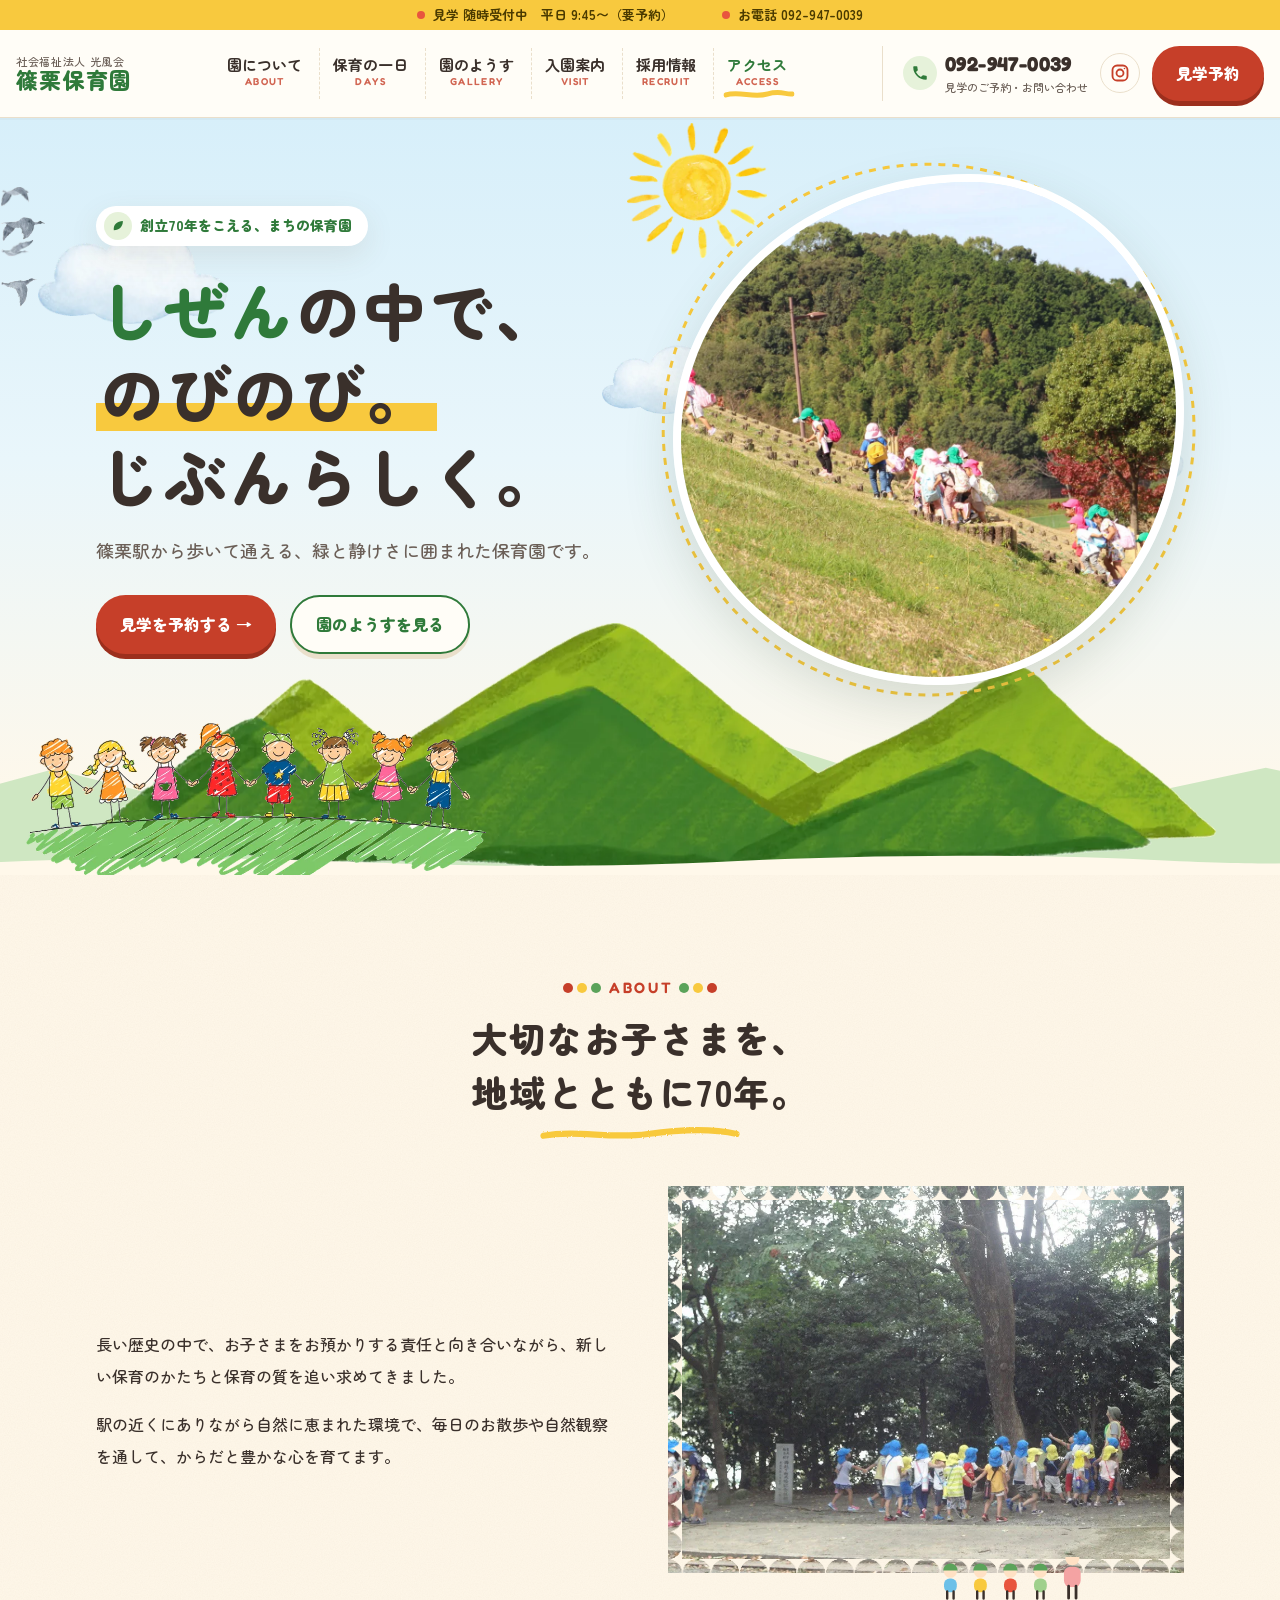
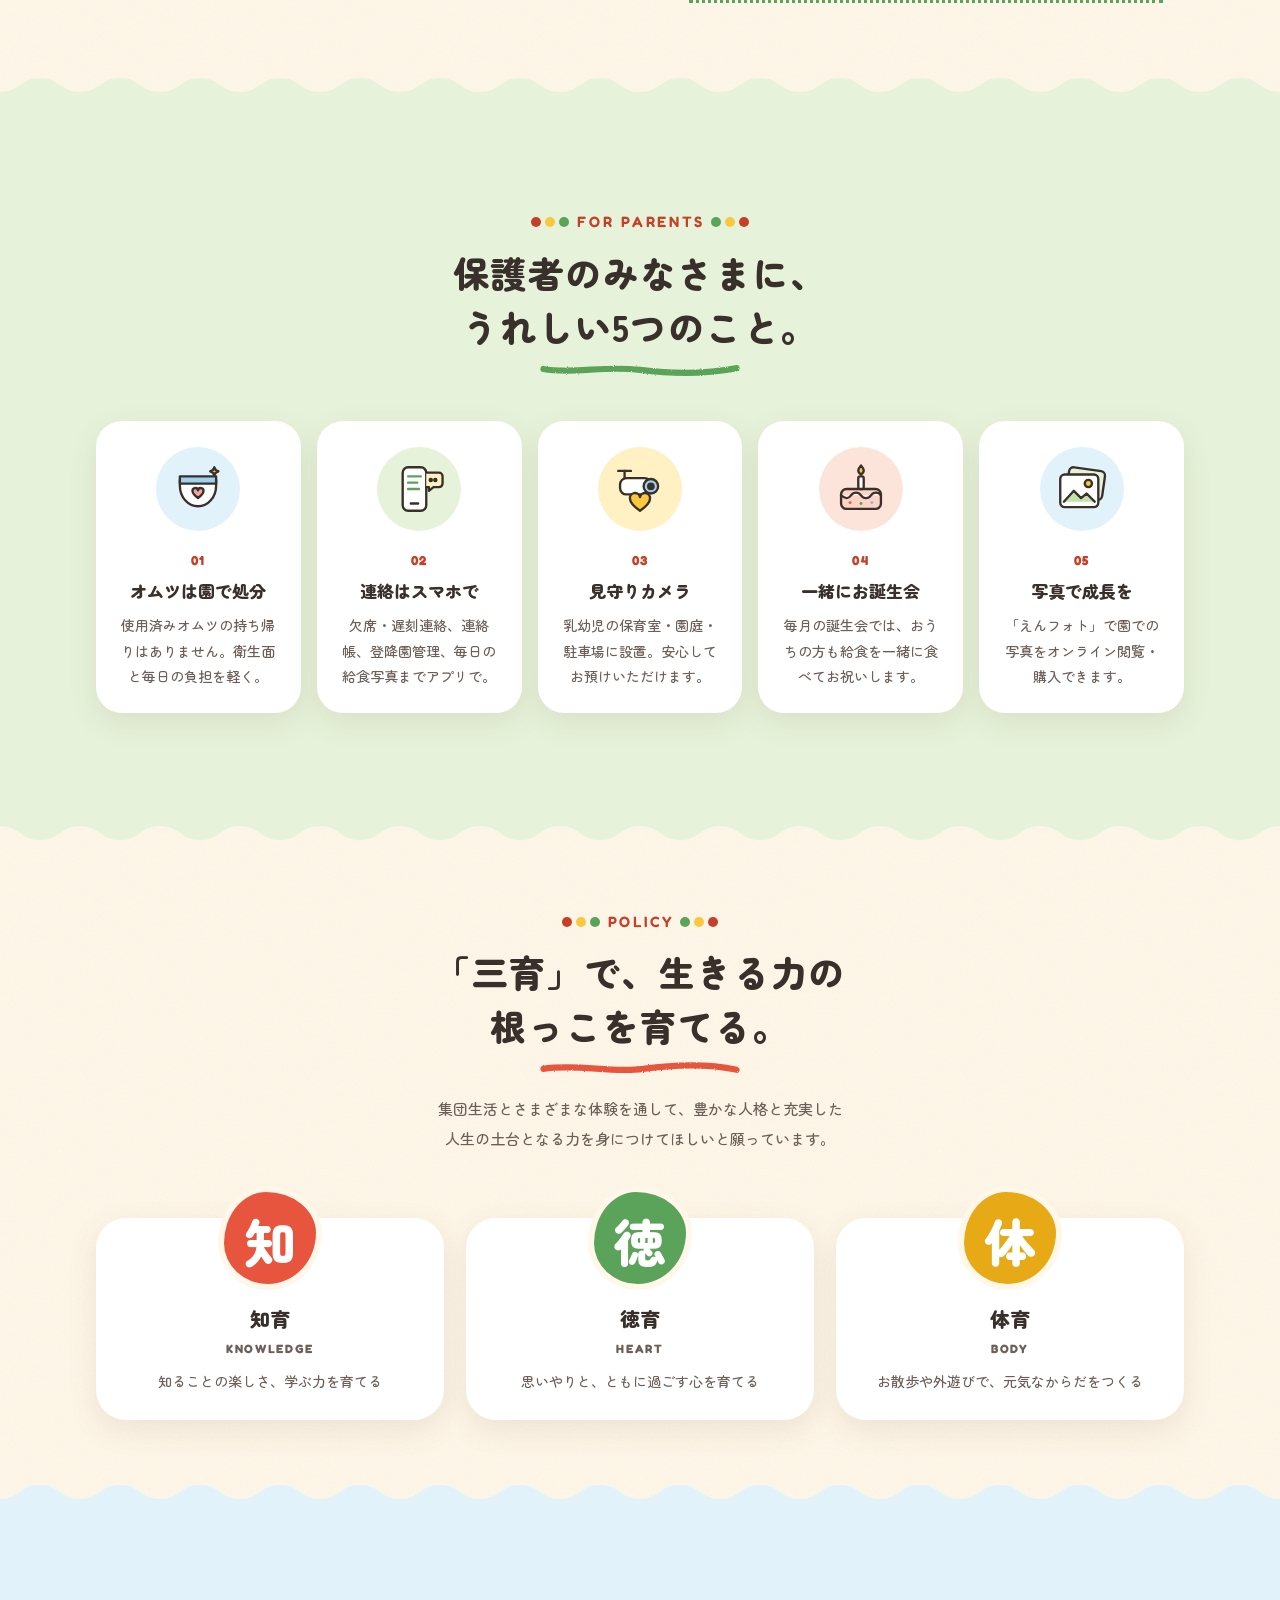
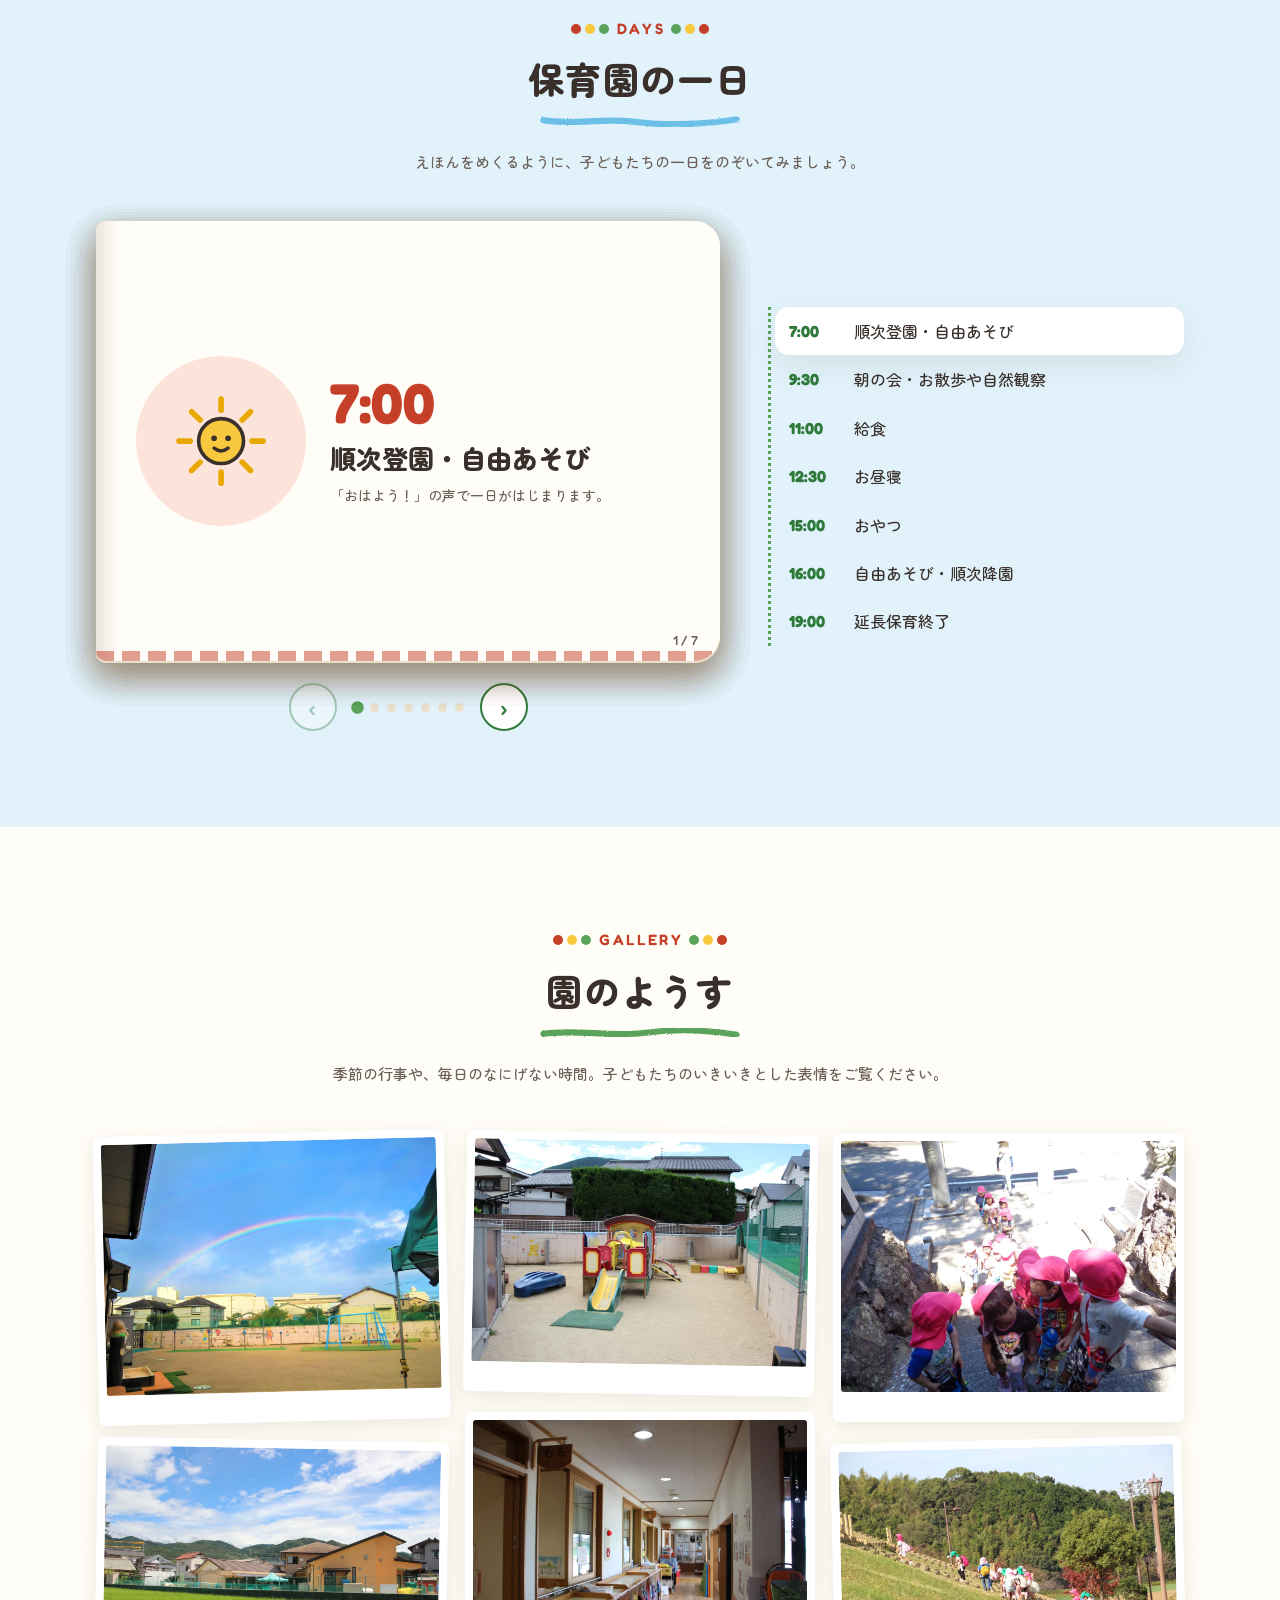
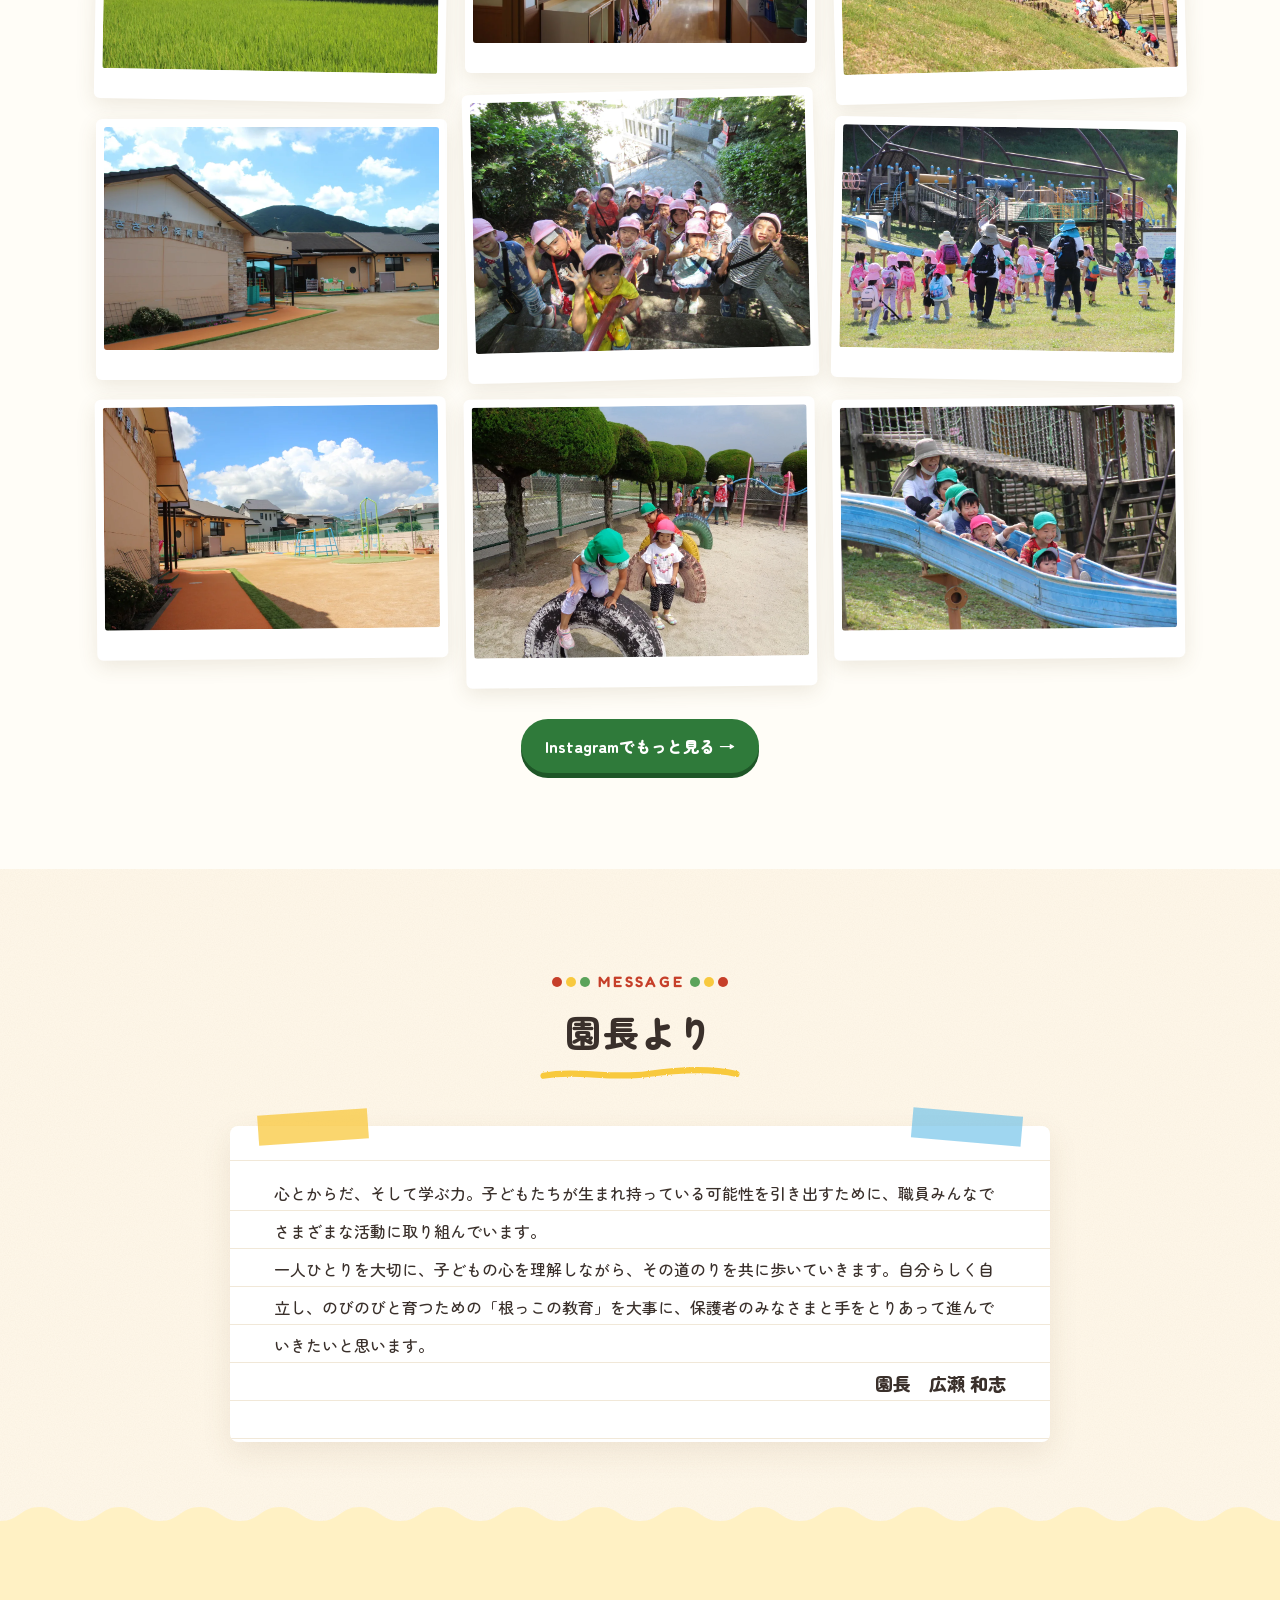
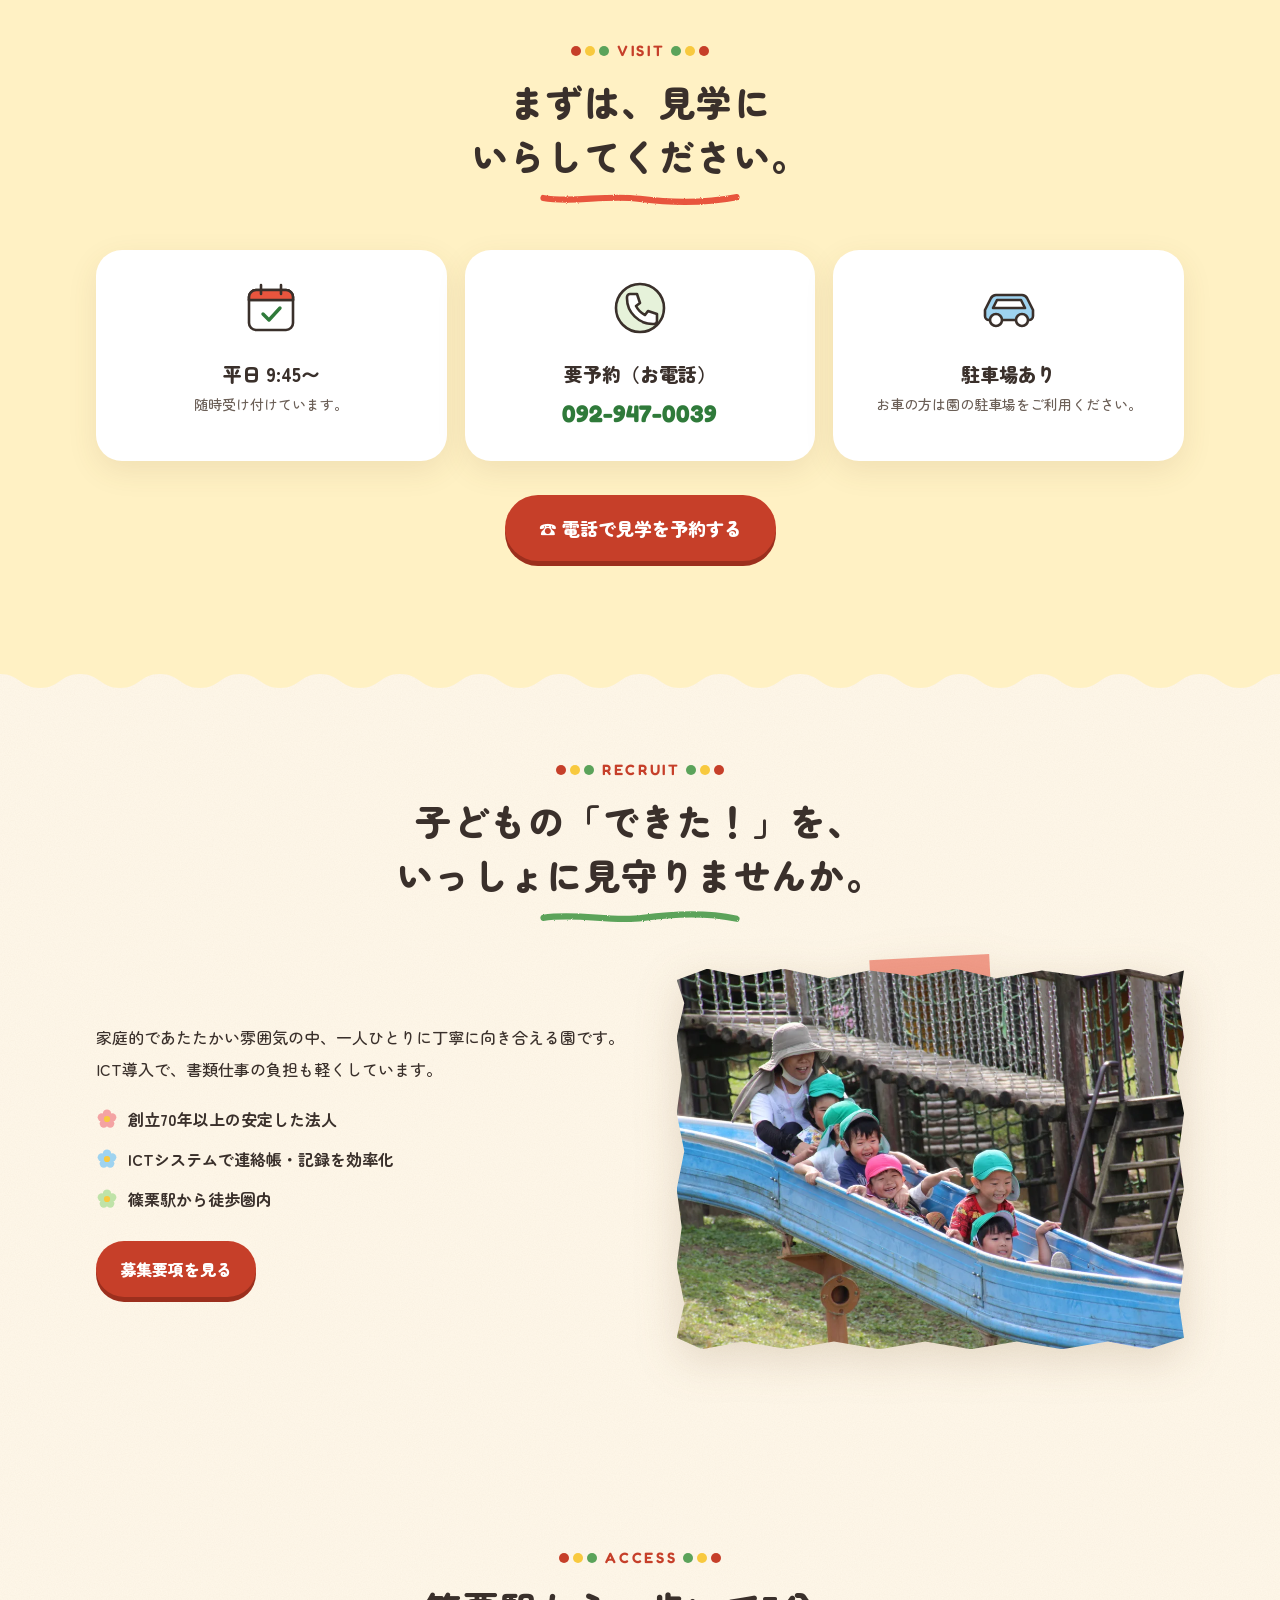
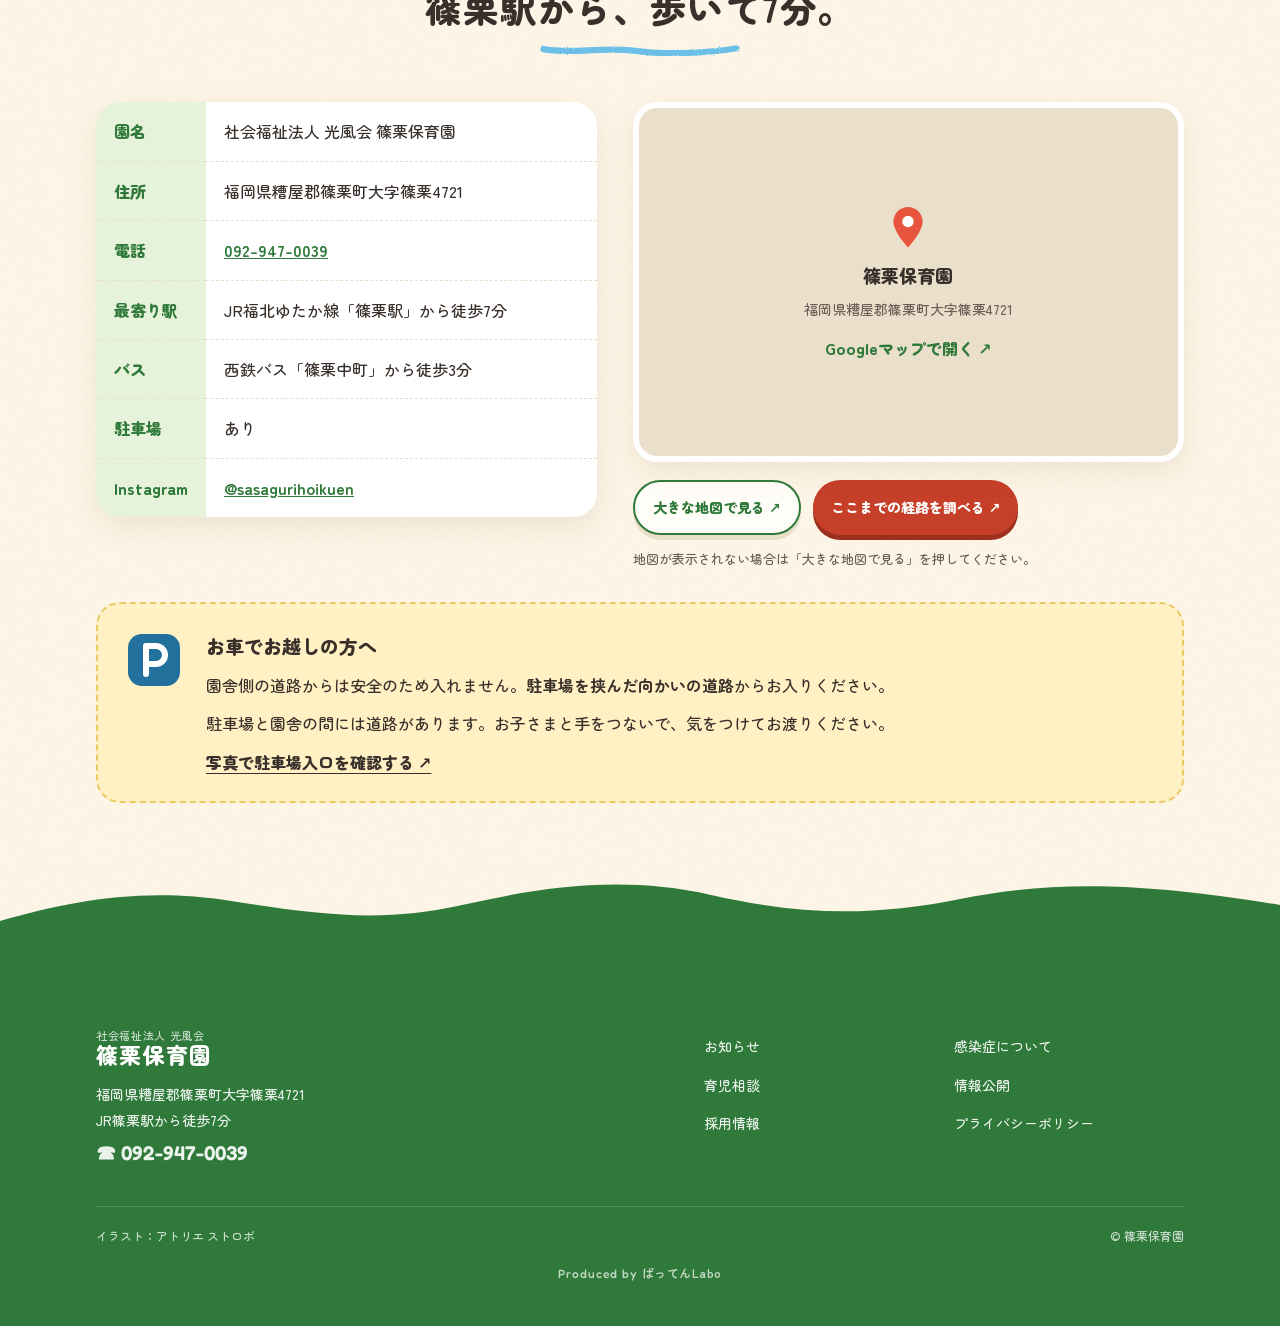
==== index.html @ f1c9f07b "Add files via upload" ====
<!doctype html>
<html lang="ja">
<head>
<meta charset="utf-8">
<meta name="viewport" content="width=device-width, initial-scale=1, viewport-fit=cover">
<meta name="color-scheme" content="light">
<meta name="theme-color" content="#FFF8EA">
<title>篠栗保育園</title>
<meta name="description" content="福岡県糟屋郡篠栗町の篠栗保育園（社会福祉法人 光風会）。創立70年をこえる、自然に囲まれた保育園です。見学は平日9:45から随時受付中。">
<link rel="preconnect" href="https://fonts.googleapis.com">
<link rel="preconnect" href="https://fonts.gstatic.com" crossorigin>
<link href="https://fonts.googleapis.com/css2?family=Fredoka:wght@500;600;700&family=Zen+Maru+Gothic:wght@500;700;900&display=swap" rel="stylesheet">
<script>
(function(){var d=document.documentElement;try{if(matchMedia('(prefers-reduced-motion: reduce)').matches||sessionStorage.getItem('sasa-seen')){d.classList.add('seen')}else{sessionStorage.setItem('sasa-seen','1')}}catch(e){}d.classList.add('js')})();
</script>
<style>
:root{
  --cream:#FFF8EA; --paper:#FFFDF7; --ink:#3A302B; --muted:#6B5F57; --line:#EADFCB;
  --green:#5BA35A; --green-ink:#2F7A3A; --green-soft:#E6F2DA;
  --yellow:#F8C93E; --yellow-ink:#8A6400; --yellow-soft:#FFF1C4;
  --red:#E8553E; --red-btn:#C63F29; --red-soft:#FDE4DA;
  --blue:#6CC0E8; --blue-ink:#22709C; --blue-soft:#E1F2FB;
  --brown:#A8744F;
  --radius:28px; --shadow:0 10px 30px rgba(110,80,40,.10);
  --spring:cubic-bezier(.34,1.56,.64,1);
  --ticker:30px; --hd:88px;
}
*{box-sizing:border-box;margin:0;padding:0}
html{scroll-behavior:smooth;scroll-padding-top:90px;-webkit-text-size-adjust:100%}
body{
  background-color:var(--cream);
  background-image:url("data:image/svg+xml;utf8,<svg xmlns='http://www.w3.org/2000/svg' width='220' height='220'><filter id='n'><feTurbulence type='fractalNoise' baseFrequency='.85' numOctaves='3' stitchTiles='stitch'/><feColorMatrix values='0 0 0 0 .45 0 0 0 0 .33 0 0 0 0 .18 0 0 0 .07 0'/></filter><rect width='100%' height='100%' filter='url(%23n)'/></svg>");
  color:var(--ink);font-family:"Zen Maru Gothic",system-ui,sans-serif;font-weight:500;font-size:16px;line-height:1.9;
  -webkit-font-smoothing:antialiased;overflow-x:hidden;padding-top:calc(var(--ticker) + 88px)}
img{display:block;max-width:100%;height:auto}
a{color:inherit}
button{font:inherit;color:inherit}
.wrap{max-width:1120px;margin:0 auto;padding:0 16px}
.sr{position:absolute;width:1px;height:1px;overflow:hidden;clip:rect(0 0 0 0);white-space:nowrap}
:focus-visible{outline:3px solid var(--blue-ink);outline-offset:3px;border-radius:8px}
.en{font-family:Fredoka,"Zen Maru Gothic",sans-serif}


/* ===== top bar (ticker + header) ===== */
.topbar{position:fixed;top:0;left:0;right:0;z-index:100;transition:transform .45s cubic-bezier(.22,1,.36,1)}
.topbar.hide{transform:translateY(-100%)}
.ticker{height:var(--ticker);background:var(--yellow);color:#4A3A00;font-size:13px;font-weight:700;overflow:hidden;display:flex;align-items:center}
.ticker .track{display:flex;white-space:nowrap;gap:48px;padding-left:16px;animation:tick 26s linear infinite}
.ticker .track span{display:inline-flex;align-items:center;gap:8px}
.ticker .track span::before{content:"";width:8px;height:8px;border-radius:50%;background:var(--red)}
.ticker:hover .track{animation-play-state:paused}
@keyframes tick{to{transform:translateX(-50%)}}
@media(min-width:1080px){.ticker{justify-content:center}.ticker .track{animation:none;padding:0}.ticker .track [aria-hidden]{display:none}}

.hd{height:88px;background:var(--paper);transition:height .35s ease,box-shadow .35s ease;border-bottom:1px solid var(--line);box-shadow:0 2px 0 rgba(110,80,40,.03)}
.topbar.shrink .hd{height:68px;box-shadow:0 8px 28px rgba(110,80,40,.10)}
.hd-in{max-width:1280px;margin:0 auto;height:100%;padding:0 max(16px,env(safe-area-inset-right,0px)) 0 max(16px,env(safe-area-inset-left,0px));display:flex;align-items:center;gap:24px}
.brand{display:flex;align-items:center;gap:10px;text-decoration:none;flex-shrink:0}
.brand .mark{width:44px;height:44px;transition:transform .5s var(--spring)}
.brand:hover .mark{transform:rotate(-8deg) scale(1.08)}
.brand .nm{display:flex;flex-direction:column;line-height:1.15}
.brand small{font-size:11px;color:var(--muted);letter-spacing:.06em}
.brand strong{font-size:22px;font-weight:900;letter-spacing:.06em;color:var(--green-ink)}
.topbar.shrink .brand .mark{width:38px;height:38px}
.gnav{margin:0 auto}
.gnav ul{display:flex;gap:4px;list-style:none}
.gnav a{position:relative;display:flex;flex-direction:column;align-items:center;line-height:1.25;padding:8px 13px 12px;font-size:15px;font-weight:700;text-decoration:none;border-radius:12px;transition:color .2s}
.gnav a small{font-family:Fredoka,sans-serif;font-size:10px;font-weight:600;letter-spacing:.14em;color:var(--red-btn);opacity:.8}
.gnav li+li{border-left:1px dashed var(--line)}
@media(min-width:1080px){.hd-act{padding-left:20px;border-left:1px solid var(--line)}}
.gnav a:hover{color:var(--red-btn)}
.gnav a svg{position:absolute;left:10px;right:10px;bottom:0;width:calc(100% - 16px);height:10px;overflow:visible}
.gnav a svg path{fill:none;stroke:var(--yellow);stroke-width:5;stroke-linecap:round;stroke-dasharray:1;stroke-dashoffset:1;transition:stroke-dashoffset .5s ease}
.gnav a.active svg path,.gnav a:hover svg path{stroke-dashoffset:0}
.gnav a.active{color:var(--green-ink)}
.hd-act{display:flex;align-items:center;gap:12px;flex-shrink:0}
.hd-tel{display:flex;align-items:center;gap:8px;text-decoration:none;line-height:1.2}
.hd-tel .ic{width:34px;height:34px;border-radius:50%;background:var(--green-soft);display:grid;place-items:center;color:var(--green-ink)}
.hd-tel b{display:block;font-family:Fredoka,sans-serif;font-size:20px;letter-spacing:.02em}
.hd-tel small{font-size:11px;color:var(--muted)}
.icon-btn{width:40px;height:40px;border-radius:50%;display:grid;place-items:center;background:var(--paper);border:1.5px solid var(--line);text-decoration:none;transition:transform .4s var(--spring)}
.icon-btn:hover{transform:scale(1.12) rotate(-6deg)}
.pill{display:inline-flex;align-items:center;justify-content:center;gap:8px;padding:12px 24px;border-radius:999px;font-weight:900;text-decoration:none;background:var(--red-btn);color:#fff;box-shadow:0 5px 0 #9C2F1D;transition:transform .45s var(--spring),box-shadow .2s;border:0;cursor:pointer;white-space:nowrap}
.pill:hover{transform:translateY(-2px) scale(1.04)}
.pill:active{transform:translateY(4px) scale(.97);box-shadow:0 1px 0 #9C2F1D;transition-duration:.08s}
.pill.green{background:var(--green-ink);box-shadow:0 5px 0 #1E5627}
.pill.green:active{box-shadow:0 1px 0 #1E5627}
.pill.ghost{background:var(--paper);color:var(--green-ink);box-shadow:0 5px 0 var(--line);border:2px solid var(--green-ink)}
.menu-btn,.sp-tel{display:none}
@media(max-width:1079px){
  :root{--hd:64px}
  body{padding-top:calc(var(--ticker) + 64px)}
  .hd,.topbar.shrink .hd{height:64px}
  .gnav,.hd-act .hd-tel,.hd-act .icon-btn,.hd-act .pill{display:none}
  .hd-act{margin-left:auto}
  .brand .mark{width:38px;height:38px}
  .brand strong{font-size:19px}
  .sp-tel{display:grid;width:44px;height:44px;border-radius:50%;background:var(--green-soft);color:var(--green-ink);place-items:center;text-decoration:none}
  .menu-btn{text-decoration:none;display:flex;flex-direction:column;align-items:center;justify-content:center;gap:3px;width:56px;height:44px;border-radius:14px;border:0;background:var(--green-ink);color:#fff;cursor:pointer;position:relative;z-index:2}
  .menu-btn .bars{width:20px;height:12px;position:relative}
  .menu-btn .bars i{position:absolute;left:0;right:0;height:2.5px;border-radius:2px;background:#fff;transition:transform .35s var(--spring),opacity .2s}
  .menu-btn .bars i:nth-child(1){top:0}.menu-btn .bars i:nth-child(2){top:5px}.menu-btn .bars i:nth-child(3){top:10px}
  .menu-btn span{font-family:Fredoka,sans-serif;font-size:10px;font-weight:600;letter-spacing:.08em;line-height:1}
}

/* ===== mobile overlay menu ===== */
.menu-anchor{position:fixed;top:0;left:0;width:1px;height:1px;pointer-events:none}
.ov{position:fixed;inset:0;z-index:160;pointer-events:none;visibility:hidden;transition:visibility 0s .6s}
.ov-sheet{position:absolute;left:0;right:0;top:0;height:100%;background:var(--green-ink);color:#fff;transform:translateY(-110%);transition:transform .6s cubic-bezier(.65,0,.25,1);display:flex;flex-direction:column;padding:calc(14px + env(safe-area-inset-top,0px)) 24px calc(24px + env(safe-area-inset-bottom));overflow-y:auto}
.ov-sheet::after{content:"";position:absolute;left:0;right:0;bottom:-38px;height:40px;background:url("data:image/svg+xml;utf8,<svg xmlns='http://www.w3.org/2000/svg' viewBox='0 0 400 40' preserveAspectRatio='none'><path d='M0 0h400v14c-33 0-33 22-67 22s-33-22-66-22-34 22-67 22-33-22-67-22-33 22-66 22S34 14 0 14z' fill='%232F7A3A'/></svg>") center/100% 100% no-repeat}
.menu-open .ov,.menu-anchor:target~.ov{pointer-events:auto;visibility:visible;transition:visibility 0s}
.menu-open .ov-sheet,.menu-anchor:target~.ov .ov-sheet{transform:none}
.ov-top{display:flex;align-items:center;justify-content:space-between;margin-bottom:22px}
.ov-brand{display:flex;flex-direction:column;line-height:1.2}
.ov-brand small{font-size:11px;opacity:.8}
.ov-brand strong{font-size:21px;font-weight:900;letter-spacing:.06em}
.ov-close{display:flex;flex-direction:column;align-items:center;justify-content:center;width:56px;height:52px;border-radius:14px;background:rgba(255,255,255,.14);color:#fff;text-decoration:none;line-height:1}
.ov-close span{font-size:28px;line-height:.9}
.ov-close small{font-family:Fredoka,sans-serif;font-size:10px;letter-spacing:.08em;margin-top:2px}
.ov ul{list-style:none;display:grid;gap:4px}
.ov li{opacity:0;transform:translateY(14px);transition:opacity .35s ease,transform .5s var(--spring)}
.menu-open .ov li,.menu-anchor:target~.ov li{opacity:1;transform:none}
.menu-open .ov li:nth-child(1),.menu-anchor:target~.ov li:nth-child(1){transition-delay:.28s}.menu-open .ov li:nth-child(2),.menu-anchor:target~.ov li:nth-child(2){transition-delay:.33s}.menu-open .ov li:nth-child(3),.menu-anchor:target~.ov li:nth-child(3){transition-delay:.38s}
.menu-open .ov li:nth-child(4),.menu-anchor:target~.ov li:nth-child(4){transition-delay:.43s}.menu-open .ov li:nth-child(5),.menu-anchor:target~.ov li:nth-child(5){transition-delay:.48s}.menu-open .ov li:nth-child(6),.menu-anchor:target~.ov li:nth-child(6){transition-delay:.53s}
.ov li a{display:flex;align-items:baseline;justify-content:space-between;gap:12px;padding:14px 4px;border-bottom:2px dashed rgba(255,255,255,.25);text-decoration:none;font-size:20px;font-weight:900}
.ov li a small{font-family:Fredoka,sans-serif;font-size:12px;letter-spacing:.12em;color:var(--yellow);font-weight:600}
.ov-cta{margin-top:auto;padding-top:28px;display:grid;gap:12px;opacity:0;transform:translateY(14px);transition:opacity .35s ease .55s,transform .5s var(--spring) .55s}
.menu-open .ov-cta,.menu-anchor:target~.ov .ov-cta{opacity:1;transform:none}
.ov-cta .pill{width:100%;padding:16px;font-size:17px}
.ov-cta .pill.ghost{background:#fff}
.ov-cta p{font-size:13px;text-align:center;opacity:.85}
.ov-cta{position:relative}

/* ===== hero ===== */
.hero{position:relative;padding:56px 0 0;background:linear-gradient(180deg,#D7EFFA 0%,#E9F6FB 45%,var(--cream) 92%);overflow:hidden}
.sky{position:absolute;inset:0;pointer-events:none}
.cloud{position:absolute;height:auto;opacity:.95;animation:drift 70s linear infinite alternate}
.cloud.c1{top:14%;left:3%;width:190px}
.cloud.c2{top:30%;left:47%;width:130px;animation-duration:90s;animation-direction:alternate-reverse}
.cloud.c3{top:38%;left:80%;width:160px;animation-duration:80s}
@keyframes drift{from{transform:translateX(-40px)}to{transform:translateX(60px)}}
.bird{position:absolute;left:0;width:46px;animation:fly 32s linear infinite}
.bird img{width:100%;height:auto;display:block;opacity:.85;animation:glide 2.4s ease-in-out infinite alternate}
@keyframes glide{from{transform:translateY(-5px) rotate(-3deg)}to{transform:translateY(5px) rotate(3deg)}}
.bird.b1{top:13%;animation-delay:-4s}
.bird.b2{top:21%;width:38px;animation-delay:-6s;animation-duration:34s}
.bird.b3{top:9%;width:30px;animation-delay:-19s;animation-duration:38s}
.bird.b4{top:16%;width:34px;animation-delay:-21s;animation-duration:36s}
@keyframes fly{from{transform:translateX(-60px)}to{transform:translateX(110vw)}}
.hero-in{position:relative;z-index:2;display:grid;grid-template-columns:1.05fr 1fr;align-items:center;gap:40px;padding-bottom:190px}
.hero-copy .tag{display:inline-flex;align-items:center;gap:8px;background:#fff;color:var(--green-ink);font-weight:900;font-size:14px;padding:6px 16px 6px 8px;border-radius:999px;box-shadow:var(--shadow)}
.hero-copy .tag i{display:grid;place-items:center;width:28px;height:28px;border-radius:50%;background:var(--green-soft);font-style:normal;font-family:Fredoka,sans-serif;font-size:12px;font-weight:700;color:#4A3A00}
.hero h1{margin:22px 0 16px;font-size:clamp(34px,5.6vw,64px);font-weight:900;line-height:1.3;letter-spacing:.04em}
.hero h1 .ln{display:block}
.hero h1 .g{color:var(--green-ink)}
.hero h1 .mk{background:linear-gradient(transparent 62%,var(--yellow) 62%,var(--yellow) 92%,transparent 92%);padding:0 4px}
.hero-copy p{font-size:clamp(15px,1.8vw,18px);color:var(--muted)}
.hero-copy .btns{display:flex;flex-wrap:wrap;gap:14px;margin-top:28px}
.hero-photo{position:relative}
.hero-photo .blob{position:relative;border-radius:58% 42% 48% 52% / 52% 46% 54% 48%;overflow:hidden;aspect-ratio:1/1;box-shadow:0 20px 50px rgba(60,90,60,.18);border:8px solid #fff}
.hero-photo .blob img{width:100%;height:100%;object-fit:cover}
.hills{position:absolute;left:0;right:0;bottom:-1px;height:180px;z-index:1;pointer-events:none}
.hills svg{position:absolute;left:-5%;width:110%;bottom:0;height:100%;will-change:transform}
.hills .h1{height:150px}
.hills .h3{height:64px;z-index:2}
.hills .mtn{position:absolute;z-index:1;bottom:6px;left:50%;width:min(90%,1200px);height:auto;margin-left:calc(min(90%,1200px) / -2);will-change:transform}
.kids{position:absolute;z-index:3;left:2%;bottom:-8px;width:min(36vw,480px);height:auto;transform-origin:50% 100%}
@media(max-width:820px){
  .hero{padding-top:36px}
  .hero-in{grid-template-columns:1fr;gap:28px;padding-bottom:120px}
  .hero-photo{order:-1;width:min(84%,380px);margin:0 auto}
  .hero h1{margin-top:16px}
  .hero-copy .btns .pill{flex:1 1 100%}
  .hills{height:110px}
  .hero-in{padding-bottom:150px}
}


/* ===== opening: 篠栗の朝 ===== */
.hero::before{content:"";position:absolute;inset:0;z-index:0;pointer-events:none;background:linear-gradient(180deg,#FBD9B4 0%,#FDEBD2 50%,var(--cream) 92%);opacity:0;animation:dawn 1.6s ease-out .1s backwards}
@keyframes dawn{from{opacity:1}to{opacity:0}}
.hero-photo .ring{position:absolute;inset:-18px;width:calc(100% + 36px);height:calc(100% + 36px);overflow:visible;pointer-events:none}
.hero-photo .ring>ellipse{fill:none;stroke:var(--yellow);stroke-width:3;stroke-dasharray:7 7}
.ring-draw{fill:none;stroke:#fff;stroke-width:14;stroke-dasharray:1;stroke-dashoffset:0;animation:ringDraw 1s cubic-bezier(.65,0,.35,1) 1s backwards}
@keyframes ringDraw{from{stroke-dashoffset:1}}
.sun{position:absolute;z-index:3;left:-9%;top:-10%;width:30%;min-width:84px;max-width:140px;animation:sunRise 1.1s cubic-bezier(.22,1,.36,1) .35s backwards}
.sun img{width:100%;height:auto;display:block;animation:spinIn 1.4s ease-out .35s backwards}
@keyframes sunRise{from{opacity:0;transform:translate(30%,160%) scale(.5)}60%{opacity:1}}
@keyframes spinIn{from{transform:rotate(-90deg) scale(.6)}}
.blob.ia{animation:photoPop .8s var(--spring) 1.2s backwards}
@keyframes photoPop{from{opacity:0;transform:scale(.82) rotate(-4deg)}}
.hills .ia{animation:hillUp 1s cubic-bezier(.22,1,.36,1) backwards}
.hills .h1{animation-delay:.1s}.hills .h2{animation-delay:.3s}.hills .h3{animation-delay:.5s}
@keyframes hillUp{from{translate:0 100%}}
.a-up{animation:fadeUp .7s cubic-bezier(.22,1,.36,1) var(--d,0s) backwards}
@keyframes fadeUp{from{opacity:0;transform:translateY(18px)}}
.hero h1 .ln.a-up{display:block}
.hero h1 .mk.ia{background-size:100% 100%;background-repeat:no-repeat;animation:marker .6s ease-out 2.35s backwards}
@keyframes marker{from{background-size:0% 100%}}
.kids.ia{animation:kidsUp .9s cubic-bezier(.34,1.56,.64,1) 1.5s backwards,kidsJump .7s ease-in-out 2.6s 2}
@keyframes kidsUp{from{transform:translateY(110%)}}
@keyframes kidsJump{0%,100%{transform:none}35%{transform:translateY(-12px) scaleY(1.03)}70%{transform:translateY(0) scaleY(.97)}}
@media(max-width:820px){.cloud.c1{width:120px}.cloud.c2{width:84px;left:55%}.cloud.c3{width:100px;left:74%}.hills .mtn{width:112%;margin-left:-56%}.kids{width:52vw;left:1%}.hills .h1{height:90px}.hills .h3{height:40px}.hills .mtn{bottom:4px}}
/* 2回目以降（同じセッション）は短く */
.seen .ia,.seen .ia svg,.seen .ia img,.seen .ia g,.seen .hero::before{animation-duration:.01s!important;animation-delay:0s!important}

/* ===== shared section ===== */
@media(max-width:600px){.visit-cta .pill,.more .pill,.rc-txt .pill{display:flex;width:100%}}
section{position:relative;padding:96px 0}
@media(max-width:820px){section{padding:72px 0}}
.sec-head{margin-bottom:44px;text-align:center}
.eyebrow{display:inline-flex;align-items:center;gap:8px;font-family:Fredoka,sans-serif;font-weight:600;font-size:15px;letter-spacing:.18em;color:var(--red-btn)}
.eyebrow::before,.eyebrow::after{content:"";width:10px;height:10px;border-radius:50%;flex:none}
.eyebrow::before{background:var(--red-btn);box-shadow:14px 0 0 var(--yellow),28px 0 0 var(--green);margin-right:28px}
.eyebrow::after{background:var(--green);box-shadow:14px 0 0 var(--yellow),28px 0 0 var(--red-btn);margin-right:28px;margin-left:-.18em}
h2{font-size:clamp(24px,3.6vw,36px);font-weight:900;line-height:1.5;letter-spacing:.04em;margin-top:8px;text-wrap:balance;word-break:auto-phrase}
.crayon{display:block;width:min(200px,56%);height:16px;overflow:visible}
.sec-head .crayon{margin:8px auto 0}
.crayon path{fill:none;stroke:var(--yellow);stroke-width:7;stroke-linecap:round;filter:url(#crayonFx);transition:stroke-dashoffset 1.1s cubic-bezier(.65,0,.35,1) .2s}
.js .crayon path{stroke-dasharray:1;stroke-dashoffset:1}
.crayon.green path{stroke:var(--green)}
.crayon.blue path{stroke:var(--blue)}
.crayon.red path{stroke:var(--red)}
.in .crayon path,.crayon.in path{stroke-dashoffset:0}
.lead{color:var(--muted);max-width:620px;margin-top:18px;font-size:15px;line-height:2}
.sec-head .lead{margin-left:auto;margin-right:auto;text-wrap:balance;word-break:auto-phrase}
.js .rv{opacity:0;transform:translateY(16px);transition:opacity .7s ease,transform .8s cubic-bezier(.22,1,.36,1)}
.js .rv.in{opacity:1;transform:none}
.rv.d1{transition-delay:.08s}.rv.d2{transition-delay:.16s}.rv.d3{transition-delay:.24s}.rv.d4{transition-delay:.32s}
.tbd{display:inline-block;background:var(--yellow);color:#3A2E00;font-size:11px;padding:0 8px;border-radius:6px;font-weight:900;margin-left:4px;vertical-align:middle;line-height:1.8}
.note{font-size:13px;color:var(--muted);margin-top:12px}

/* colored bands with wavy edges */
.band{position:relative}
.band::before,.band::after{content:"";position:absolute;left:0;right:0;height:36px;background:inherit;-webkit-mask:url("data:image/svg+xml;utf8,<svg xmlns='http://www.w3.org/2000/svg' viewBox='0 0 240 36' preserveAspectRatio='none'><path d='M0 18c20 0 20-14 40-14s20 14 40 14 20-14 40-14 20 14 40 14 20-14 40-14 20 14 40 14v18H0z'/></svg>") 0 0/240px 100% repeat-x;mask:url("data:image/svg+xml;utf8,<svg xmlns='http://www.w3.org/2000/svg' viewBox='0 0 240 36' preserveAspectRatio='none'><path d='M0 18c20 0 20-14 40-14s20 14 40 14 20-14 40-14 20 14 40 14 20-14 40-14 20 14 40 14v18H0z'/></svg>") 0 0/240px 100% repeat-x}
.band::before{top:-35px}
.band::after{bottom:-35px;transform:scaleY(-1)}
.band.green{background:var(--green-soft)}
.band.yellow{background:var(--yellow-soft)}
.band.red{background:var(--red-soft)}
.band.blue{background:var(--blue-soft)}


/* ===== about ===== */
.about-grid{display:grid;grid-template-columns:1fr 1fr;gap:56px;align-items:center}
.about-txt p+p{margin-top:16px}
.about-txt,.rc-txt{min-width:0;line-height:2}
.badge{display:inline-flex;align-items:center;gap:12px;margin:4px 0 20px;padding:10px 20px 10px 10px;background:#fff;border-radius:999px;box-shadow:var(--shadow);font-weight:700}
.badge .num{display:grid;place-items:center;width:62px;height:62px;border-radius:50%;background:var(--green);color:#fff;font-family:Fredoka,sans-serif;font-size:28px;font-weight:700;line-height:1}
.badge .num small{font-size:11px;display:block}
.walk-photo{position:relative;padding-bottom:40px}
.scallop{--s:14px;aspect-ratio:4/3;overflow:hidden;-webkit-mask:radial-gradient(var(--s) at var(--s) var(--s),#000 98%,#0000) calc(-1*var(--s)) calc(-1*var(--s))/calc(2*var(--s)) calc(2*var(--s)) round, linear-gradient(#000 0 0) 50%/calc(100% - 2*var(--s)) calc(100% - 2*var(--s)) no-repeat;mask:radial-gradient(var(--s) at var(--s) var(--s),#000 98%,#0000) calc(-1*var(--s)) calc(-1*var(--s))/calc(2*var(--s)) calc(2*var(--s)) round, linear-gradient(#000 0 0) 50%/calc(100% - 2*var(--s)) calc(100% - 2*var(--s)) no-repeat}
.scallop img{width:100%;height:100%;object-fit:cover}
.walk-path{position:absolute;left:0;right:0;bottom:0;height:56px;overflow:hidden;pointer-events:none}
.walk-path::before{content:"";position:absolute;left:4%;right:4%;bottom:10px;border-bottom:3px dotted var(--green)}
.walkers{position:absolute;bottom:12px;left:0;display:flex;align-items:flex-end;gap:6px;transform:translateX(-110%);transition:transform 6.5s linear .4s}
.walk-photo.in .walkers{transform:translateX(calc(min(100vw - 32px, 520px) * .52))}
.walkers svg{height:40px;width:auto;animation:bob .32s ease-in-out 20 alternate paused}
.walkers svg.big{height:52px}
.walk-photo.in .walkers svg{animation-play-state:running}
.walkers svg:nth-child(even){animation-delay:.16s}
@keyframes bob{from{transform:translateY(0) rotate(-3deg)}to{transform:translateY(-4px) rotate(3deg)}}
@media(max-width:820px){.about-grid{grid-template-columns:1fr;gap:32px}}

/* ===== for parents ===== */
.merit-grid{display:grid;grid-template-columns:repeat(5,1fr);gap:16px}
.merit{background:#fff;border-radius:26px;padding:26px 20px 24px;text-align:center;box-shadow:var(--shadow);transition:transform .5s var(--spring)}
.merit:hover{transform:translateY(-6px) rotate(-1.5deg)}
.merit:nth-child(even):hover{transform:translateY(-6px) rotate(1.5deg)}
.merit .ic{width:84px;height:84px;margin:0 auto 12px;border-radius:50%;display:grid;place-items:center}
.merit .ic svg{width:58px;height:58px;transition:transform .5s var(--spring)}
.merit:hover .ic svg{transform:scale(1.12) rotate(-8deg)}
.merit:nth-child(1) .ic{background:var(--blue-soft)}.merit:nth-child(2) .ic{background:var(--green-soft)}.merit:nth-child(3) .ic{background:var(--yellow-soft)}.merit:nth-child(4) .ic{background:var(--red-soft)}.merit:nth-child(5) .ic{background:var(--blue-soft)}
.merit .no{font-family:Fredoka,sans-serif;font-weight:700;font-size:13px;color:var(--red-btn);letter-spacing:.1em}
.merit h3{font-size:17px;font-weight:900;margin:2px 0 6px}
.merit p{font-size:14px;color:var(--muted);line-height:1.8;text-align:center}
@media(max-width:1000px){.merit-grid{grid-template-columns:repeat(2,1fr)}.merit:last-child{grid-column:1/-1}}
@media(max-width:480px){.merit-grid{grid-template-columns:1fr}.merit{display:grid;grid-template-columns:72px 1fr;gap:4px 14px;text-align:left;align-items:center;padding:18px}.merit .ic{width:72px;height:72px;margin:0;grid-row:span 3}.merit .ic svg{width:48px;height:48px}.merit h3{margin:0}.merit p{grid-column:2;text-align:left}}

/* ===== policy ===== */
.three{display:grid;grid-template-columns:repeat(3,1fr);gap:22px}
.sanku{position:relative;background:#fff;border-radius:30px;padding:30px 24px 26px;text-align:center;box-shadow:var(--shadow);transition:transform .5s var(--spring)}
.sanku:hover{transform:translateY(-6px)}
.sanku .k{width:104px;height:104px;margin:-62px auto 10px;display:grid;place-items:center;font-size:52px;font-weight:900;color:#fff;border-radius:46% 54% 52% 48% / 55% 45% 55% 45%;border:6px solid var(--cream);transition:transform .6s var(--spring);animation:kFloat 3.6s ease-in-out infinite,kBlob 7s ease-in-out infinite}
.sanku:nth-child(2) .k{animation-delay:-1.2s,-2.3s}.sanku:nth-child(3) .k{animation-delay:-2.4s,-4.6s}
.sanku:hover .k,.sanku:active .k{animation:kJump .7s var(--spring),kBlob 7s ease-in-out infinite}
@keyframes kFloat{0%,100%{transform:translateY(0) rotate(-4deg)}50%{transform:translateY(-10px) rotate(4deg)}}
@keyframes kBlob{0%,100%{border-radius:46% 54% 52% 48% / 55% 45% 55% 45%}33%{border-radius:58% 42% 40% 60% / 45% 58% 42% 55%}66%{border-radius:40% 60% 56% 44% / 60% 40% 60% 40%}}
@keyframes kJump{0%{transform:none}30%{transform:translateY(-18px) scale(1.12) rotate(-12deg)}60%{transform:translateY(0) scale(.95) rotate(6deg)}100%{transform:none}}
.sanku:nth-child(1) .k{background:var(--red)}
.sanku:nth-child(2) .k{background:var(--green)}
.sanku:nth-child(3) .k{background:#E7A915}
.sanku h3{font-size:20px;font-weight:900}
.sanku .en{display:block;font-size:12px;letter-spacing:.14em;color:var(--muted)}
.sanku p{font-size:14px;line-height:1.8;color:var(--muted);margin-top:8px}
.three{margin-top:64px}
@media(max-width:760px){.three{grid-template-columns:1fr;gap:56px}}

/* ===== day (storybook) ===== */
.day-grid{display:grid;grid-template-columns:1.2fr .8fr;gap:48px;align-items:center}
.book{position:relative;perspective:1800px;min-width:0}
.day-grid>*{min-width:0}
.pages{position:relative;display:flex;gap:14px;overflow-x:auto;scroll-snap-type:x mandatory;-webkit-overflow-scrolling:touch;scrollbar-width:none;padding:6px 2px 18px}
.pages::-webkit-scrollbar{display:none}
.page{position:relative;flex:0 0 100%;min-height:300px;scroll-snap-align:center;
background:var(--paper);border-radius:10px 26px 26px 10px;box-shadow:0 2px 0 var(--line),0 14px 34px rgba(110,80,40,.14);transform-origin:left center;transition:transform .9s cubic-bezier(.45,.05,.25,1),box-shadow .9s;backface-visibility:hidden;-webkit-backface-visibility:hidden;display:grid;grid-template-columns:auto 1fr;align-items:center;gap:24px;padding:28px 32px 28px 40px;overflow:hidden}
.page::before{content:"";position:absolute;left:0;top:0;bottom:0;width:22px;background:linear-gradient(90deg,rgba(110,80,40,.14),transparent)}
.page::after{content:"";position:absolute;inset:auto 0 0 0;height:10px;background:repeating-linear-gradient(90deg,var(--c) 0 18px,transparent 18px 26px);opacity:.5}
.book.flip .pages{display:block;overflow:visible;padding:0;aspect-ratio:5/4;max-height:440px;width:100%;touch-action:pan-y;user-select:none;-webkit-user-select:none}
.book.flip .page{position:absolute;inset:0;min-height:0}
.book:not(.flip) .book-ctl{display:none}
.book.flip .page.turned{transform:rotateY(-178deg);box-shadow:none;pointer-events:none}
.page .pic{width:min(170px,30vw);aspect-ratio:1;border-radius:50%;display:grid;place-items:center;background:var(--soft)}
.page .pic svg{width:66%;height:66%}
.page time{display:block;font-family:Fredoka,sans-serif;font-size:clamp(38px,6vw,56px);font-weight:700;line-height:1;color:var(--c)}
.page h3{font-size:clamp(20px,3vw,26px);font-weight:900;margin-top:10px;line-height:1.4}
.page p{color:var(--muted);font-size:14px;margin-top:6px}
.page .pg{position:absolute;right:22px;bottom:14px;line-height:1;font-family:Fredoka,sans-serif;font-size:13px;color:var(--muted)}
.book-ctl{display:flex;align-items:center;justify-content:center;gap:16px;margin-top:22px}
.book-ctl button{width:48px;height:48px;border-radius:50%;border:2px solid var(--green-ink);background:#fff;color:var(--green-ink);font-size:22px;font-weight:900;cursor:pointer;transition:transform .4s var(--spring)}
.book-ctl button:hover{transform:scale(1.1)}
.book-ctl button:disabled{opacity:.35;cursor:default;transform:none}
.dots{display:flex;gap:8px}
.dots i{width:9px;height:9px;border-radius:50%;background:var(--line);transition:transform .3s var(--spring),background .3s}
.dots i.on{background:var(--green);transform:scale(1.4)}
.toc{list-style:none;border-left:3px dotted var(--green);padding-left:4px}
.toc button{display:flex;gap:14px;width:100%;text-align:left;background:none;border:0;padding:9px 14px;border-radius:14px;cursor:pointer;transition:background .2s}
.toc button:hover{background:#fff}
.toc button[aria-current="step"]{background:#fff;box-shadow:var(--shadow)}
.toc time{font-family:Fredoka,sans-serif;font-weight:700;color:var(--green-ink);min-width:3.2em}
.swipe-hint{display:none;text-align:center;font-size:13px;color:var(--muted);margin-top:8px}
@media(max-width:900px){.day-grid{grid-template-columns:1fr}.toc{display:none}.swipe-hint{display:block}
  .book.flip .pages{aspect-ratio:auto;height:330px}
  .page{grid-template-columns:1fr;justify-items:center;text-align:center;gap:10px;padding:26px 22px 30px 32px;align-content:center}
  .page .pic{width:120px}}

/* ===== gallery ===== */
.gallery-sec{background:var(--paper)}
.gal{columns:3;column-gap:18px}
.gal button{display:block;width:100%;margin:0 0 18px;padding:8px 8px 30px;border:0;background:#fff;border-radius:6px;box-shadow:0 6px 20px rgba(110,80,40,.12);cursor:zoom-in;break-inside:avoid;transform:rotate(var(--r,0deg));transition:transform .5s var(--spring),box-shadow .3s}
.gal button:nth-child(3n+1){--r:-1.4deg}.gal button:nth-child(3n+2){--r:1deg}.gal button:nth-child(4n){--r:-.6deg}
.gal button:hover{transform:rotate(0) scale(1.03);box-shadow:0 14px 32px rgba(110,80,40,.18)}
.gal img{width:100%;border-radius:3px}
.gal-count{display:none}
.more{text-align:center;margin-top:32px}
@media(max-width:820px){
  .gal{columns:auto;display:flex;gap:14px;overflow-x:auto;scroll-snap-type:x mandatory;margin:0 -16px;padding:10px 16px 18px;scrollbar-width:none;-webkit-overflow-scrolling:touch}
  .gal::-webkit-scrollbar{display:none}
  .gal button{flex:0 0 78%;margin:0;scroll-snap-align:center;padding:6px 6px 24px}
  .gal img{aspect-ratio:4/3;object-fit:cover}
  .gal-count{display:flex;align-items:center;justify-content:center;gap:10px;font-family:Fredoka,sans-serif;font-size:14px;color:var(--muted);margin-top:6px}
  .gal-count .bar{width:120px;height:5px;border-radius:5px;background:var(--line);overflow:hidden}
  .gal-count .bar i{display:block;height:100%;width:100%;background:var(--green);transform-origin:left;transform:scaleX(.083);transition:transform .3s}
}
.lb{position:fixed;inset:0;background:rgba(30,24,20,.9);display:none;align-items:center;justify-content:center;z-index:200;padding:16px}
.lb.open{display:flex}
.lb img{max-width:calc(100vw - 120px);max-height:86vh;object-fit:contain;border-radius:10px}
.lb button{position:absolute;background:rgba(255,255,255,.16);color:#fff;border:0;font-size:28px;width:48px;height:48px;border-radius:50%;cursor:pointer}
.lb .x{top:16px;right:16px}.lb .pv{left:12px}.lb .nx{right:12px}
.lb button:focus-visible{outline:3px solid var(--yellow);outline-offset:4px}
@media(max-width:640px){.lb img{max-width:100%;max-height:75vh}.lb .pv,.lb .nx{top:auto;bottom:20px}}

/* ===== message ===== */
.letter{position:relative;max-width:820px;margin:0 auto;background:#fff;border-radius:8px;padding:48px 44px 40px;box-shadow:var(--shadow);background-image:repeating-linear-gradient(transparent 0 36px,#F1E8D8 36px 37px,transparent 37px 38px);background-position:0 48px}
.letter::before,.letter::after{content:"";position:absolute;top:-14px;width:110px;height:30px;background:rgba(248,201,62,.75);transform:rotate(-4deg)}
.letter::before{left:28px}
.letter::after{right:28px;transform:rotate(5deg);background:rgba(108,192,232,.65)}
.letter p{line-height:38px}
.letter p+p{margin-top:0}
.sign{text-align:right;margin-top:0;font-weight:900;font-size:18px}
@media(max-width:640px){.letter{padding:40px 22px 30px;background-position:0 40px}}

/* ===== visit ===== */
.visit-grid{display:grid;grid-template-columns:repeat(3,1fr);gap:18px}
.vcard{background:#fff;border-radius:26px;padding:26px 22px;text-align:center;box-shadow:var(--shadow);transition:transform .5s var(--spring)}
.vcard:hover{transform:translateY(-6px)}
.vcard svg{width:64px;height:64px;margin:0 auto 8px}
.vcard h3{font-size:19px;font-weight:900}
.vcard p{color:var(--muted);font-size:14px;line-height:1.8}
.vcard a{font-family:Fredoka,sans-serif;font-size:24px;font-weight:700;color:var(--green-ink);text-decoration:none}
.visit-cta{text-align:center;margin-top:34px}
.visit-cta .pill{font-size:18px;padding:16px 34px}
@media(max-width:760px){.visit-grid{grid-template-columns:1fr}.vcard{display:grid;grid-template-columns:64px 1fr;text-align:left;gap:0 16px;align-items:center;padding:18px 20px}.vcard svg{grid-row:span 2;margin:0}}

/* ===== recruit ===== */
.rc{display:grid;grid-template-columns:1.05fr 1fr;gap:48px;align-items:center}
.rc ul{list-style:none;margin:18px 0 26px;display:grid;gap:8px}
.rc li{display:flex;gap:10px;align-items:flex-start;font-weight:700}
.rc li svg{flex:0 0 22px;height:22px;margin-top:5px}
.torn{position:relative;filter:drop-shadow(0 12px 22px rgba(110,80,40,.18))}
.torn .in-img{aspect-ratio:4/3;overflow:hidden;clip-path:polygon(0 3%,6% 0,13% 2%,21% 0,30% 2.5%,38% .5%,47% 2%,55% 0,63% 2.5%,72% .5%,80% 2%,89% 0,96% 2%,100% .5%,99% 9%,100% 18%,98.5% 28%,100% 38%,99% 48%,100% 58%,98.5% 68%,100% 78%,99% 88%,100% 97%,93% 100%,85% 98%,76% 100%,67% 98%,58% 100%,49% 98%,40% 100%,31% 98%,22% 100%,13% 98%,5% 100%,0 97%,1.5% 88%,0 78%,1% 68%,0 58%,1.5% 48%,0 38%,1% 28%,0 18%,1.5% 9%)}
.torn img{width:100%;height:100%;object-fit:cover}
.torn .tape{position:absolute;top:-12px;left:50%;width:120px;height:30px;margin-left:-60px;background:rgba(232,85,62,.55);transform:rotate(-3deg)}
@media(max-width:820px){.rc{grid-template-columns:1fr}.rc .torn{order:-1}}

/* ===== access ===== */
.access{display:grid;grid-template-columns:1fr 1.1fr;gap:36px}
.access dl{display:grid;grid-template-columns:auto minmax(0,1fr);background:#fff;border-radius:24px;box-shadow:var(--shadow);overflow:hidden;align-self:start}
.access dt,.access dd{padding:14px 18px;border-bottom:1px dashed var(--line)}
.access dt{color:var(--green-ink);font-weight:900;background:var(--green-soft);white-space:nowrap}
.access dd{min-width:0;overflow-wrap:anywhere}
.access dl>*:nth-last-child(-n+2){border-bottom:0}
.access dd a{color:var(--green-ink);font-weight:700}
.map-panel{min-width:0}
.map{border-radius:24px;overflow:hidden;height:360px;background:var(--line);border:6px solid #fff;box-shadow:var(--shadow)}
.map{position:relative}
.map iframe{position:relative;z-index:1;width:100%;height:100%;border:0;display:block}
.map-fallback{position:absolute;inset:0;display:flex;flex-direction:column;align-items:center;justify-content:center;gap:4px;text-align:center;text-decoration:none;padding:16px;background:var(--green-soft) repeating-linear-gradient(0deg,transparent 0 46px,#fff 46px 50px),repeating-linear-gradient(90deg,transparent 0 46px,#fff 46px 50px)}
.map-fallback svg{width:52px;height:52px}
.map-fallback b{font-size:18px;font-weight:900}
.map-fallback span{font-size:14px;color:var(--muted)}
.map-fallback em{font-style:normal;font-weight:900;color:var(--green-ink);margin-top:6px}
.map-actions{display:flex;flex-wrap:wrap;gap:12px;margin-top:18px}
.map-actions .pill{font-size:14px;padding:12px 18px}
.parking{margin-top:30px;display:grid;grid-template-columns:auto 1fr;gap:20px;align-items:start;background:var(--yellow-soft);border:2px dashed #E9C964;border-radius:24px;padding:24px}
.parking svg{width:64px;height:64px}
.parking h3{font-size:19px;font-weight:900;margin-bottom:6px}
.parking p{margin-bottom:8px}
.parking a{font-weight:900;text-underline-offset:4px}
@media(max-width:820px){.access{grid-template-columns:1fr}.map{height:300px}.map-actions{flex-direction:column}.map-actions .pill{min-height:48px}.parking{grid-template-columns:1fr;padding:20px}.parking svg{width:52px;height:52px}}
@media(max-width:420px){.access dl{font-size:14px}.access dt,.access dd{padding:12px}}

/* ===== footer ===== */
footer{position:relative;background:var(--green-ink);color:#fff;padding:90px 0 calc(110px + env(safe-area-inset-bottom));margin-top:40px}
footer .hills-ft{position:absolute;left:0;right:0;top:-58px;height:60px;width:100%}
.ft{display:grid;grid-template-columns:1.2fr 1fr;gap:32px;align-items:start}
.ft .brand strong{color:#fff}.ft .brand small{color:rgba(255,255,255,.75)}
.ft address{font-style:normal;margin-top:14px;font-size:14px;opacity:.9;line-height:1.9}
.ft address a{font-family:Fredoka,sans-serif;font-size:20px;font-weight:600;text-decoration:none}
.ft-links{display:grid;grid-template-columns:1fr 1fr;gap:4px 20px;font-size:14px;list-style:none}
.ft-links a{text-decoration:none;opacity:.9;display:inline-block;padding:4px 0}
.ft-links a:hover{opacity:1;text-decoration:underline}
.produced{margin-top:14px;text-align:center;font-family:Fredoka,"Zen Maru Gothic",sans-serif;font-size:12px;letter-spacing:.08em;opacity:.7}
.produced span{font-family:"Zen Maru Gothic",sans-serif;font-weight:700;letter-spacing:.04em}
.credit{margin-top:34px;padding-top:18px;border-top:1px solid rgba(255,255,255,.2);font-size:12px;opacity:.75;display:flex;flex-wrap:wrap;justify-content:space-between;gap:8px}
@media(max-width:760px){.ft{grid-template-columns:1fr}footer{padding-bottom:calc(120px + env(safe-area-inset-bottom))}}
@media(min-width:1080px){footer{padding-bottom:40px}}

/* ===== sticky CTA (mobile) ===== */
.cta-bar{position:fixed;left:0;right:0;bottom:0;z-index:80;display:flex;gap:10px;padding:10px 12px calc(10px + env(safe-area-inset-bottom));background:rgba(255,253,247,.94);-webkit-backdrop-filter:blur(10px);backdrop-filter:blur(10px);border-top:1px solid var(--line);transform:translateY(110%);transition:transform .45s var(--spring)}
.cta-bar.show{transform:none}
.cta-bar .pill{flex:1;padding:13px 8px;font-size:15px}
@media(min-width:1080px){.cta-bar{display:none}}

/* ===== butterfly to top ===== */
.to-top{position:fixed;right:14px;bottom:calc(84px + env(safe-area-inset-bottom));z-index:85;width:60px;height:60px;border-radius:50%;border:0;background:#fff;box-shadow:var(--shadow);cursor:pointer;display:grid;place-items:center;opacity:0;transform:scale(.6) translateY(20px);pointer-events:none;transition:opacity .3s,transform .5s var(--spring)}
.to-top.show{opacity:1;transform:none;pointer-events:auto}
.to-top svg{width:40px;height:40px;overflow:visible}
.to-top .wl{transform-box:fill-box;transform-origin:100% 50%}
.to-top .wr{transform-box:fill-box;transform-origin:0 50%}
.to-top:hover .wl,.to-top:hover .wr{animation:wing .25s ease-in-out 4 alternate}
.to-top.fly{animation:flyUp 1s cubic-bezier(.5,0,.75,0) forwards;pointer-events:none}
.to-top.fly .wl,.to-top.fly .wr{animation:wing .12s ease-in-out infinite alternate}
.to-top .lbl{position:absolute;bottom:-4px;font-family:Fredoka,sans-serif;font-size:10px;font-weight:600;color:var(--green-ink);letter-spacing:.06em}
@keyframes wing{to{transform:scaleX(.35)}}
@keyframes flyUp{0%{transform:none}25%{transform:translate(-14px,-30px) rotate(-12deg)}100%{transform:translate(-40px,-110vh) rotate(8deg)}}
@media(min-width:1080px){.to-top{bottom:28px;right:28px}}

/* ===== reduced motion ===== */
@media (prefers-reduced-motion: reduce){
  html{scroll-behavior:auto}
  *,*::before,*::after{animation:none!important;transition:none!important}
  .rv{opacity:1!important;transform:none!important}
  .crayon path{stroke-dashoffset:0!important}
  .walkers{transform:translateX(calc(min(100vw - 32px, 520px) * .52))!important}
  .ticker .track{padding:0 16px}
  .bird{display:none}
}
</style>
</head>
<body>
<!-- shared svg defs -->
<svg width="0" height="0" style="position:absolute" aria-hidden="true" focusable="false">
  <defs>
    <filter id="crayonFx" x="-5%" y="-50%" width="110%" height="200%">
      <feTurbulence type="fractalNoise" baseFrequency=".9" numOctaves="2" result="t"/>
      <feDisplacementMap in="SourceGraphic" in2="t" scale="3"/>
    </filter>
  </defs>
</svg>


<a class="sr" href="#main">本文へスキップ</a>

<span id="menu" class="menu-anchor" aria-hidden="true"></span>
<div class="topbar" id="topbar">
  <div class="ticker" role="note" aria-label="お知らせ">
    <div class="track">
      <span>見学 随時受付中　平日 9:45〜（要予約）</span><span>お電話 092-947-0039</span>
      <span aria-hidden="true">見学 随時受付中　平日 9:45〜（要予約）</span><span aria-hidden="true">お電話 092-947-0039</span>
      <span aria-hidden="true">見学 随時受付中　平日 9:45〜（要予約）</span><span aria-hidden="true">お電話 092-947-0039</span>
    </div>
  </div>
  <header class="hd">
    <div class="hd-in">
      <a class="brand" href="#top" aria-label="篠栗保育園 トップへ">
        <span class="nm"><small>社会福祉法人 光風会</small><strong>篠栗保育園</strong></span>
      </a>
      <nav class="gnav" aria-label="メインメニュー">
        <ul>
          <li><a href="#about">園について<small>ABOUT</small><svg viewBox="0 0 100 10" preserveAspectRatio="none" aria-hidden="true"><path pathLength="1" d="M2 6c20-4 40 3 60-1s26 1 36 0"/></svg></a></li>
          <li><a href="#day">保育の一日<small>DAYS</small><svg viewBox="0 0 100 10" preserveAspectRatio="none" aria-hidden="true"><path pathLength="1" d="M2 6c20-4 40 3 60-1s26 1 36 0"/></svg></a></li>
          <li><a href="#gallery">園のようす<small>GALLERY</small><svg viewBox="0 0 100 10" preserveAspectRatio="none" aria-hidden="true"><path pathLength="1" d="M2 6c20-4 40 3 60-1s26 1 36 0"/></svg></a></li>
          <li><a href="#entry">入園案内<small>VISIT</small><svg viewBox="0 0 100 10" preserveAspectRatio="none" aria-hidden="true"><path pathLength="1" d="M2 6c20-4 40 3 60-1s26 1 36 0"/></svg></a></li>
          <li><a href="#recruit">採用情報<small>RECRUIT</small><svg viewBox="0 0 100 10" preserveAspectRatio="none" aria-hidden="true"><path pathLength="1" d="M2 6c20-4 40 3 60-1s26 1 36 0"/></svg></a></li>
          <li><a href="#access">アクセス<small>ACCESS</small><svg viewBox="0 0 100 10" preserveAspectRatio="none" aria-hidden="true"><path pathLength="1" d="M2 6c20-4 40 3 60-1s26 1 36 0"/></svg></a></li>
        </ul>
      </nav>
      <div class="hd-act">
        <a class="hd-tel" href="tel:0929470039"><span class="ic"><svg width="18" height="18" viewBox="0 0 24 24" aria-hidden="true"><path fill="currentColor" d="M6.6 10.8a15.1 15.1 0 0 0 6.6 6.6l2.2-2.2a1 1 0 0 1 1-.25 11.4 11.4 0 0 0 3.6.57 1 1 0 0 1 1 1V20a1 1 0 0 1-1 1A17 17 0 0 1 3 4a1 1 0 0 1 1-1h3.5a1 1 0 0 1 1 1c0 1.25.2 2.45.57 3.57a1 1 0 0 1-.25 1z"/></svg></span><span><b>092-947-0039</b><small>見学のご予約・お問い合わせ</small></span></a>
        <a class="icon-btn" href="https://www.instagram.com/sasagurihoikuen/" target="_blank" rel="noopener" aria-label="Instagram（新しいタブで開きます）"><svg width="20" height="20" viewBox="0 0 24 24" fill="none" stroke="#C63F29" stroke-width="2.2" aria-hidden="true"><rect x="3" y="3" width="18" height="18" rx="5.5"/><circle cx="12" cy="12" r="4.2"/><circle cx="17.4" cy="6.6" r="1" fill="#C63F29" stroke="none"/></svg></a>
        <a class="pill" href="#entry">見学予約</a>
        <a class="sp-tel" href="tel:0929470039" aria-label="電話をかける 092-947-0039"><svg width="20" height="20" viewBox="0 0 24 24" aria-hidden="true"><path fill="currentColor" d="M6.6 10.8a15.1 15.1 0 0 0 6.6 6.6l2.2-2.2a1 1 0 0 1 1-.25 11.4 11.4 0 0 0 3.6.57 1 1 0 0 1 1 1V20a1 1 0 0 1-1 1A17 17 0 0 1 3 4a1 1 0 0 1 1-1h3.5a1 1 0 0 1 1 1c0 1.25.2 2.45.57 3.57a1 1 0 0 1-.25 1z"/></svg></a>
        <a class="menu-btn" id="menuBtn" href="#menu" role="button" aria-expanded="false" aria-controls="ov"><span class="bars" aria-hidden="true"><i></i><i></i><i></i></span><span>MENU</span><b class="sr">メニューを開く</b></a>
      </div>
    </div>
  </header>
</div>

<div class="ov" id="ov" aria-hidden="true">
  <div class="ov-sheet" role="dialog" aria-modal="true" aria-label="メニュー">
    <div class="ov-top"><span class="ov-brand"><small>社会福祉法人 光風会</small><strong>篠栗保育園</strong></span><a class="ov-close" id="ovClose" href="#close" role="button"><span aria-hidden="true">×</span><small aria-hidden="true">CLOSE</small><b class="sr">メニューを閉じる</b></a></div>
    <nav aria-label="スマートフォン用メニュー">
      <ul>
        <li><a href="#about">園について<small>ABOUT</small></a></li>
        <li><a href="#day">保育の一日<small>DAYS</small></a></li>
        <li><a href="#gallery">園のようす<small>GALLERY</small></a></li>
        <li><a href="#entry">入園案内・見学<small>VISIT</small></a></li>
        <li><a href="#recruit">採用情報<small>RECRUIT</small></a></li>
        <li><a href="#access">アクセス<small>ACCESS</small></a></li>
      </ul>
    </nav>
    <div class="ov-cta">
      <a class="pill" href="tel:0929470039">☎ 092-947-0039 に電話する</a>
      <a class="pill ghost" href="#entry">見学の予約について</a>
      <p>見学は平日 9:45〜（要予約）</p>
    </div>
  </div>
</div>

<main id="main">
  <div class="hero" id="top">
    <div class="sky" aria-hidden="true">
      <img class="cloud c1" src="[data-uri]" alt="" width="420" height="221">
      <img class="cloud c2" src="[data-uri]" alt="" width="420" height="221">
      <img class="cloud c3" src="[data-uri]" alt="" width="420" height="221">
      <div class="bird b1"><img src="[data-uri]" alt=""></div>
      <div class="bird b2"><img src="[data-uri]" alt=""></div>
      <div class="bird b3"><img src="[data-uri]" alt=""></div>
      <div class="bird b4"><img src="[data-uri]" alt=""></div>
    </div>
    <div class="wrap hero-in">
      <div class="hero-copy">
        <span class="tag ia a-up" style="--d:1.5s"><i aria-hidden="true"><svg viewBox="0 0 20 20" width="14" height="14"><path d="M4 16C3 8 9 3 17 3c0 8-5 13-13 13Z" fill="#2F7A3A"/></svg></i>創立70年をこえる、まちの保育園</span>
        <h1><span class="ln ia a-up" style="--d:1.7s"><span class="g">しぜん</span>の中で、</span><span class="ln ia a-up" style="--d:1.9s"><span class="mk ia">のびのび。</span></span><span class="ln ia a-up" style="--d:2.1s">じぶんらしく。</span></h1>
        <p class="ia a-up" style="--d:2.3s">篠栗駅から歩いて通える、緑と静けさに囲まれた保育園です。</p>
        <div class="btns ia a-up" style="--d:2.5s">
          <a class="pill" href="#entry">見学を予約する →</a>
          <a class="pill ghost" href="#gallery">園のようすを見る</a>
        </div>
      </div>
      <div class="hero-photo">
        <svg class="ring" viewBox="0 0 100 100" preserveAspectRatio="none" aria-hidden="true"><defs><mask id="ringMask" maskUnits="userSpaceOnUse" x="-5" y="-5" width="110" height="110"><ellipse class="ring-draw ia" cx="50" cy="50" rx="48.5" ry="48.5" pathLength="1"/></mask></defs><ellipse cx="50" cy="50" rx="48.5" ry="48.5" mask="url(#ringMask)" vector-effect="non-scaling-stroke"/></svg>
        <span class="sun ia" aria-hidden="true"><img src="[data-uri]" alt="" width="300" height="290"></span>
        <div class="blob ia"><img id="heroImg" src="[data-uri]" alt="自然に囲まれた道を歩く篠栗保育園の子どもたち" width="1600" height="1066" style="object-position:center 48%" fetchpriority="high"></div>
      </div>
    </div>
    <div class="hills" aria-hidden="true">
      <svg class="ia h1" data-speed=".22" viewBox="0 0 1440 180" preserveAspectRatio="none"><path fill="#CFE7C2" d="M0 90 120 52 230 84 360 30 470 70 600 40 720 78 860 22 990 70 1110 44 1240 80 1360 50 1440 70V180H0Z"/></svg>
      <img class="ia h2 mtn" data-speed=".11" src="[data-uri]" alt="" width="1600" height="343">
      <svg class="ia h3" data-speed="0" viewBox="0 0 1440 180" preserveAspectRatio="none"><path fill="#FFF8EA" d="M0 150c140-22 260-26 420-10s260 16 400-2 300-20 420-4 160 10 200 6V180H0Z"/></svg>
    </div>
    <img class="kids ia" src="[data-uri]" alt="" width="900" height="312" aria-hidden="true">
  </div>

  <section id="about">
    <div class="wrap">
      <div class="sec-head rv"><p class="eyebrow">ABOUT</p><h2>大切なお子さまを、<br>地域とともに70年。</h2><svg class="crayon" viewBox="0 0 260 18" preserveAspectRatio="none" aria-hidden="true"><path pathLength="1" d="M4 11C50 4 90 15 140 9s90-5 116 0"/></svg></div>
      <div class="about-grid">
        <div class="about-txt rv d1">
          <p>長い歴史の中で、お子さまをお預かりする責任と向き合いながら、新しい保育のかたちと保育の質を追い求めてきました。</p>
          <p>駅の近くにありながら自然に恵まれた環境で、毎日のお散歩や自然観察を通して、からだと豊かな心を育てます。</p>
        </div>
      <div class="walk-photo rv d2" id="walkPhoto">
        <div class="scallop"><img id="aboutImg" src="[data-uri]" alt="木々に囲まれた場所で散歩を楽しむ子どもたち" width="922" height="692" style="object-position:center" loading="lazy" decoding="async"></div>
        <div class="walk-path" aria-hidden="true">
          <div class="walkers">
            <svg viewBox="0 0 30 50"><circle cx="15" cy="13" r="8" fill="#FFE1C4"/><path d="M6 12a9 9 0 0 1 18 0Z" fill="#5BA35A"/><rect x="7" y="22" width="16" height="17" rx="7" fill="#6CC0E8"/><path d="M11 38v9m8-9v9" stroke="#3A302B" stroke-width="3" stroke-linecap="round"/></svg>
            <svg viewBox="0 0 30 50"><circle cx="15" cy="13" r="8" fill="#FFE1C4"/><path d="M6 12a9 9 0 0 1 18 0Z" fill="#5BA35A"/><rect x="7" y="22" width="16" height="17" rx="7" fill="#F8C93E"/><path d="M11 38v9m8-9v9" stroke="#3A302B" stroke-width="3" stroke-linecap="round"/></svg>
            <svg viewBox="0 0 30 50"><circle cx="15" cy="13" r="8" fill="#FFE1C4"/><path d="M6 12a9 9 0 0 1 18 0Z" fill="#5BA35A"/><rect x="7" y="22" width="16" height="17" rx="7" fill="#E8553E"/><path d="M11 38v9m8-9v9" stroke="#3A302B" stroke-width="3" stroke-linecap="round"/></svg>
            <svg viewBox="0 0 30 50"><circle cx="15" cy="13" r="8" fill="#FFE1C4"/><path d="M6 12a9 9 0 0 1 18 0Z" fill="#5BA35A"/><rect x="7" y="22" width="16" height="17" rx="7" fill="#9FD08C"/><path d="M11 38v9m8-9v9" stroke="#3A302B" stroke-width="3" stroke-linecap="round"/></svg>
            <svg class="big" viewBox="0 0 30 56"><circle cx="15" cy="10" r="7.5" fill="#FFE1C4"/><path d="M7.5 9a7.5 7.5 0 0 1 15 0c0-6-3-8-7.5-8S7.5 3 7.5 9Z" fill="#6B4A33"/><rect x="6" y="19" width="18" height="22" rx="7" fill="#F4A3A3"/><path d="M11 40v13m8-13v13" stroke="#3A302B" stroke-width="3" stroke-linecap="round"/></svg>
          </div>
        </div>
      </div>
      </div>
    </div>
  </section>

  <section class="band green" id="parents">
    <div class="wrap">
      <div class="sec-head rv"><p class="eyebrow">FOR PARENTS</p><h2>保護者のみなさまに、<br>うれしい5つのこと。</h2><svg class="crayon green" viewBox="0 0 260 18" preserveAspectRatio="none" aria-hidden="true"><path pathLength="1" d="M4 9c40 6 80-4 126 1s90 4 126-2"/></svg></div>
      <div class="merit-grid">
        <div class="merit rv"><div class="ic"><svg viewBox="0 0 64 64" fill="none" stroke="#3A302B" stroke-width="2.6" stroke-linecap="round" stroke-linejoin="round" aria-hidden="true"><path d="M12 22h40v6c0 13-9 23-20 23S12 41 12 28Z" fill="#fff"/><path d="M12 18h40v8H12Z" fill="#9ED3F0"/><path d="M32 42c-4-3-6-5-6-7.5a3 3 0 0 1 6-1 3 3 0 0 1 6 1c0 2.5-2 4.5-6 7.5Z" fill="#F4A3A3"/><path d="M50 8l1.5 3 3 1.5-3 1.5L50 17l-1.5-3-3-1.5 3-1.5Z" fill="#F8C93E"/></svg></div><span class="no">01</span><h3>オムツは園で処分</h3><p>使用済みオムツの持ち帰りはありません。衛生面と毎日の負担を軽く。</p></div>
        <div class="merit rv d1"><div class="ic"><svg viewBox="0 0 64 64" fill="none" stroke="#3A302B" stroke-width="2.6" stroke-linecap="round" stroke-linejoin="round" aria-hidden="true"><rect x="14" y="8" width="26" height="48" rx="6" fill="#fff"/><path d="M23 48h8"/><path d="M20 18h14M20 25h10M20 32h12" stroke="#5BA35A"/><path d="M40 14h14a4 4 0 0 1 4 4v8a4 4 0 0 1-4 4h-6l-5 4v-4h-3" fill="#FFF1C4"/><circle cx="45" cy="22" r="1.2" fill="#3A302B"/><circle cx="50" cy="22" r="1.2" fill="#3A302B"/></svg></div><span class="no">02</span><h3>連絡はスマホで</h3><p>欠席・遅刻連絡、連絡帳、登降園管理、毎日の給食写真までアプリで。</p></div>
        <div class="merit rv d2"><div class="ic"><svg viewBox="0 0 64 64" fill="none" stroke="#3A302B" stroke-width="2.6" stroke-linecap="round" stroke-linejoin="round" aria-hidden="true"><path d="M8 12h14" /><path d="M15 12v10"/><rect x="10" y="20" width="34" height="18" rx="7" fill="#fff"/><circle cx="44" cy="29" r="8" fill="#9ED3F0"/><circle cx="44" cy="29" r="3" fill="#3A302B"/><path d="M32 56c-7-5-11-9-11-13a5 5 0 0 1 11-2 5 5 0 0 1 11 2c0 4-4 8-11 13Z" fill="#F8C93E"/></svg></div><span class="no">03</span><h3>見守りカメラ</h3><p>乳幼児の保育室・園庭・駐車場に設置。安心してお預けいただけます。</p></div>
        <div class="merit rv d3"><div class="ic"><svg viewBox="0 0 64 64" fill="none" stroke="#3A302B" stroke-width="2.6" stroke-linecap="round" stroke-linejoin="round" aria-hidden="true"><rect x="10" y="32" width="44" height="22" rx="6" fill="#FFD3C6"/><path d="M10 39c5 4 8 4 11 0s8-4 11 0 8 4 11 0 8-4 11 0" fill="#fff"/><rect x="29" y="18" width="6" height="14" rx="2" fill="#fff"/><path d="M32 6c3.5 4 4.5 7 0 10-4.5-3-3.5-6 0-10Z" fill="#F8C93E"/><circle cx="20" cy="47" r="1.6" fill="#E8553E" stroke="none"/><circle cx="32" cy="48" r="1.6" fill="#5BA35A" stroke="none"/><circle cx="44" cy="47" r="1.6" fill="#6CC0E8" stroke="none"/></svg></div><span class="no">04</span><h3>一緒にお誕生会</h3><p>毎月の誕生会では、おうちの方も給食を一緒に食べてお祝いします。</p></div>
        <div class="merit rv d4"><div class="ic"><svg viewBox="0 0 64 64" fill="none" stroke="#3A302B" stroke-width="2.6" stroke-linecap="round" stroke-linejoin="round" aria-hidden="true"><rect x="16" y="10" width="40" height="32" rx="5" fill="#E6F2DA" transform="rotate(8 36 26)"/><rect x="8" y="16" width="42" height="36" rx="5" fill="#fff"/><path d="M12 46l11-12 8 8 6-5 9 9" fill="#BFE3A8"/><circle cx="39" cy="26" r="4" fill="#F8C93E"/></svg></div><span class="no">05</span><h3>写真で成長を</h3><p>「えんフォト」で園での写真をオンライン閲覧・購入できます。</p></div>
      </div>
    </div>
  </section>

  <section id="policy">
    <div class="wrap">
      <div class="sec-head rv"><p class="eyebrow">POLICY</p><h2>「三育」で、生きる力の<br>根っこを育てる。</h2><svg class="crayon red" viewBox="0 0 260 18" preserveAspectRatio="none" aria-hidden="true"><path pathLength="1" d="M4 10c46-6 88 5 130 0s84-6 122 1"/></svg>
        <p class="lead">集団生活とさまざまな体験を通して、豊かな人格と充実した人生の土台となる力を身につけてほしいと願っています。</p></div>
      <div class="three">
        <div class="sanku rv"><div class="k" aria-hidden="true">知</div><h3>知育<span class="en">KNOWLEDGE</span></h3><p>知ることの楽しさ、学ぶ力を育てる</p></div>
        <div class="sanku rv d1"><div class="k" aria-hidden="true">徳</div><h3>徳育<span class="en">HEART</span></h3><p>思いやりと、ともに過ごす心を育てる</p></div>
        <div class="sanku rv d2"><div class="k" aria-hidden="true">体</div><h3>体育<span class="en">BODY</span></h3><p>お散歩や外遊びで、元気なからだをつくる</p></div>
      </div>
    </div>
  </section>

  <section class="band blue" id="day">
    <div class="wrap">
      <div class="sec-head rv"><p class="eyebrow">DAYS</p><h2>保育園の一日</h2><svg class="crayon blue" viewBox="0 0 260 18" preserveAspectRatio="none" aria-hidden="true"><path pathLength="1" d="M4 8c36 6 76-3 120 2s96 2 132-3"/></svg>
        <p class="lead">えほんをめくるように、子どもたちの一日をのぞいてみましょう。</p></div>
      <div class="day-grid">
        <div class="book rv" id="book" role="region" aria-roledescription="えほん" aria-label="保育園の一日">
          <div class="pages" id="pages" tabindex="0" aria-live="polite">
            <article class="page" style="--c:#C63F29;--soft:#FDE4DA"><div class="pic"><svg viewBox="0 0 80 80" aria-hidden="true"><circle cx="40" cy="40" r="16" fill="#F8C93E" stroke="#3A302B" stroke-width="2.6"/><g stroke="#E8A800" stroke-width="4" stroke-linecap="round"><path d="M40 10v8M40 62v8M10 40h8M62 40h8M19 19l6 6M55 55l6 6M19 61l6-6M55 25l6-6"/></g><circle cx="35" cy="38" r="2" fill="#3A302B"/><circle cx="45" cy="38" r="2" fill="#3A302B"/><path d="M35 45q5 4 10 0" stroke="#3A302B" stroke-width="2.4" fill="none" stroke-linecap="round"/></svg></div><div><time>7:00</time><h3>順次登園・自由あそび</h3><p>「おはよう！」の声で一日がはじまります。</p></div><span class="pg">1 / 7</span></article>
            <article class="page" style="--c:#2F7A3A;--soft:#E6F2DA"><div class="pic"><svg viewBox="0 0 80 80" aria-hidden="true"><path d="M40 70V40" stroke="#8A5A3B" stroke-width="6" stroke-linecap="round"/><circle cx="40" cy="30" r="20" fill="#9FD08C" stroke="#3A302B" stroke-width="2.6"/><circle cx="30" cy="26" r="3" fill="#E8553E"/><circle cx="48" cy="34" r="3" fill="#E8553E"/><circle cx="44" cy="20" r="3" fill="#E8553E"/><path d="M14 70h52" stroke="#5BA35A" stroke-width="4" stroke-linecap="round"/></svg></div><div><time>9:30</time><h3>朝の会・お散歩や自然観察</h3><p>季節の草花や虫をみつけに出かけます。</p></div><span class="pg">2 / 7</span></article>
            <article class="page" style="--c:#8A6400;--soft:#FFF1C4"><div class="pic"><svg viewBox="0 0 80 80" aria-hidden="true"><path d="M12 38h56c0 16-12 26-28 26S12 54 12 38Z" fill="#fff" stroke="#3A302B" stroke-width="2.6" stroke-linejoin="round"/><path d="M18 38c2-9 10-14 22-14s20 5 22 14" fill="#FFF8EA" stroke="#3A302B" stroke-width="2.6"/><circle cx="32" cy="32" r="3" fill="#E8553E"/><path d="M42 30q4-4 8 0" stroke="#5BA35A" stroke-width="3" fill="none" stroke-linecap="round"/><path d="M52 10l-10 22M60 12 46 32" stroke="#8A5A3B" stroke-width="2.6" stroke-linecap="round"/></svg></div><div><time>11:00</time><h3>給食</h3><p>みんなで「いただきます」。</p></div><span class="pg">3 / 7</span></article>
            <article class="page" style="--c:#22709C;--soft:#E1F2FB"><div class="pic"><svg viewBox="0 0 80 80" aria-hidden="true"><path d="M50 14a24 24 0 1 0 16 38A20 20 0 0 1 50 14Z" fill="#F8C93E" stroke="#3A302B" stroke-width="2.6" stroke-linejoin="round"/><text x="52" y="30" font-family="Fredoka,sans-serif" font-weight="700" font-size="13" fill="#22709C">z</text><text x="60" y="20" font-family="Fredoka,sans-serif" font-weight="700" font-size="10" fill="#22709C">z</text><path d="M28 44q3 3 6 0" stroke="#3A302B" stroke-width="2.4" fill="none" stroke-linecap="round"/></svg></div><div><time>12:30</time><h3>お昼寝</h3><p>ぐっすり休んで、午後も元気に。</p></div><span class="pg">4 / 7</span></article>
            <article class="page" style="--c:#C63F29;--soft:#FDE4DA"><div class="pic"><svg viewBox="0 0 80 80" aria-hidden="true"><path d="M40 24c-6-6-22-4-22 14 0 16 12 28 22 24 10 4 22-8 22-24 0-18-16-20-22-14Z" fill="#E8553E" stroke="#3A302B" stroke-width="2.6" stroke-linejoin="round"/><path d="M40 24c0-6 2-10 6-12" stroke="#8A5A3B" stroke-width="3" fill="none" stroke-linecap="round"/><path d="M42 18c6-6 14-4 16 0-6 4-12 4-16 0Z" fill="#5BA35A"/><path d="M28 36q2-5 6-6" stroke="#fff" stroke-width="3" fill="none" stroke-linecap="round" opacity=".7"/></svg></div><div><time>15:00</time><h3>おやつ</h3><p>おなかも心も、ほっとひと息。</p></div><span class="pg">5 / 7</span></article>
            <article class="page" style="--c:#2F7A3A;--soft:#E6F2DA"><div class="pic"><svg viewBox="0 0 80 80" aria-hidden="true"><circle cx="40" cy="42" r="22" fill="#fff" stroke="#3A302B" stroke-width="2.6"/><path d="M18 42h44M40 20c-8 8-8 36 0 44M40 20c8 8 8 36 0 44" stroke="#E8553E" stroke-width="2.6" fill="none"/><path d="M22 30c10 6 26 6 36 0" stroke="#6CC0E8" stroke-width="2.6" fill="none"/></svg></div><div><time>16:00</time><h3>自由あそび・順次降園</h3><p>おうちの人のおむかえを待ちながら。</p></div><span class="pg">6 / 7</span></article>
            <article class="page" style="--c:#22709C;--soft:#E1F2FB"><div class="pic"><svg viewBox="0 0 80 80" aria-hidden="true"><path d="M14 40 40 18l26 22" fill="none" stroke="#3A302B" stroke-width="2.6" stroke-linecap="round" stroke-linejoin="round"/><path d="M20 36v28h40V36" fill="#FFF8EA" stroke="#3A302B" stroke-width="2.6" stroke-linejoin="round"/><path d="M14 40 40 18l26 22" fill="none" stroke="#E8553E" stroke-width="5" stroke-linecap="round" stroke-linejoin="round" opacity=".85"/><rect x="34" y="46" width="12" height="18" rx="2" fill="#F8C93E" stroke="#3A302B" stroke-width="2.6"/><circle cx="62" cy="16" r="3" fill="#F8C93E"/><circle cx="68" cy="26" r="2" fill="#F8C93E"/></svg></div><div><time>19:00</time><h3>延長保育終了</h3><p>また明日ね、バイバイ！</p></div><span class="pg">7 / 7</span></article>
          </div>
          <div class="book-ctl">
            <button type="button" id="pgPrev" aria-label="前のページ">‹</button>
            <div class="dots" id="dots" aria-hidden="true"></div>
            <button type="button" id="pgNext" aria-label="次のページ">›</button>
          </div>
          <p class="swipe-hint">← 左右にスワイプしてページをめくれます →</p>
        </div>
        <ol class="toc rv d2" id="toc" aria-label="一日の流れ 目次">
          <li><button type="button"><time>7:00</time>順次登園・自由あそび</button></li>
          <li><button type="button"><time>9:30</time>朝の会・お散歩や自然観察</button></li>
          <li><button type="button"><time>11:00</time>給食</button></li>
          <li><button type="button"><time>12:30</time>お昼寝</button></li>
          <li><button type="button"><time>15:00</time>おやつ</button></li>
          <li><button type="button"><time>16:00</time>自由あそび・順次降園</button></li>
          <li><button type="button"><time>19:00</time>延長保育終了</button></li>
        </ol>
      </div>
    </div>
  </section>

  <section class="gallery-sec" id="gallery">
    <div class="wrap">
      <div class="sec-head rv"><p class="eyebrow">GALLERY</p><h2>園のようす</h2><svg class="crayon green" viewBox="0 0 260 18" preserveAspectRatio="none" aria-hidden="true"><path pathLength="1" d="M4 10c40-6 90 4 130-1s86-3 122 2"/></svg>
        <p class="lead">季節の行事や、毎日のなにげない時間。子どもたちのいきいきとした表情をご覧ください。</p></div>
      <div class="gal" id="gal"><button type="button" aria-label="写真1：園庭から見える空にかかった虹を拡大"><img loading="lazy" decoding="async" src="[data-uri]" alt="園庭から見える空にかかった虹" width="1100" height="825"></button><button type="button" aria-label="写真2：田んぼと山々に囲まれた篠栗保育園を拡大"><img loading="lazy" decoding="async" src="[data-uri]" alt="田んぼと山々に囲まれた篠栗保育園" width="1100" height="733"></button><button type="button" aria-label="写真3：青空の下の園舎と園庭を拡大"><img loading="lazy" decoding="async" src="[data-uri]" alt="青空の下の園舎と園庭" width="1100" height="733"></button><button type="button" aria-label="写真4：園舎に面した広い園庭を拡大"><img loading="lazy" decoding="async" src="[data-uri]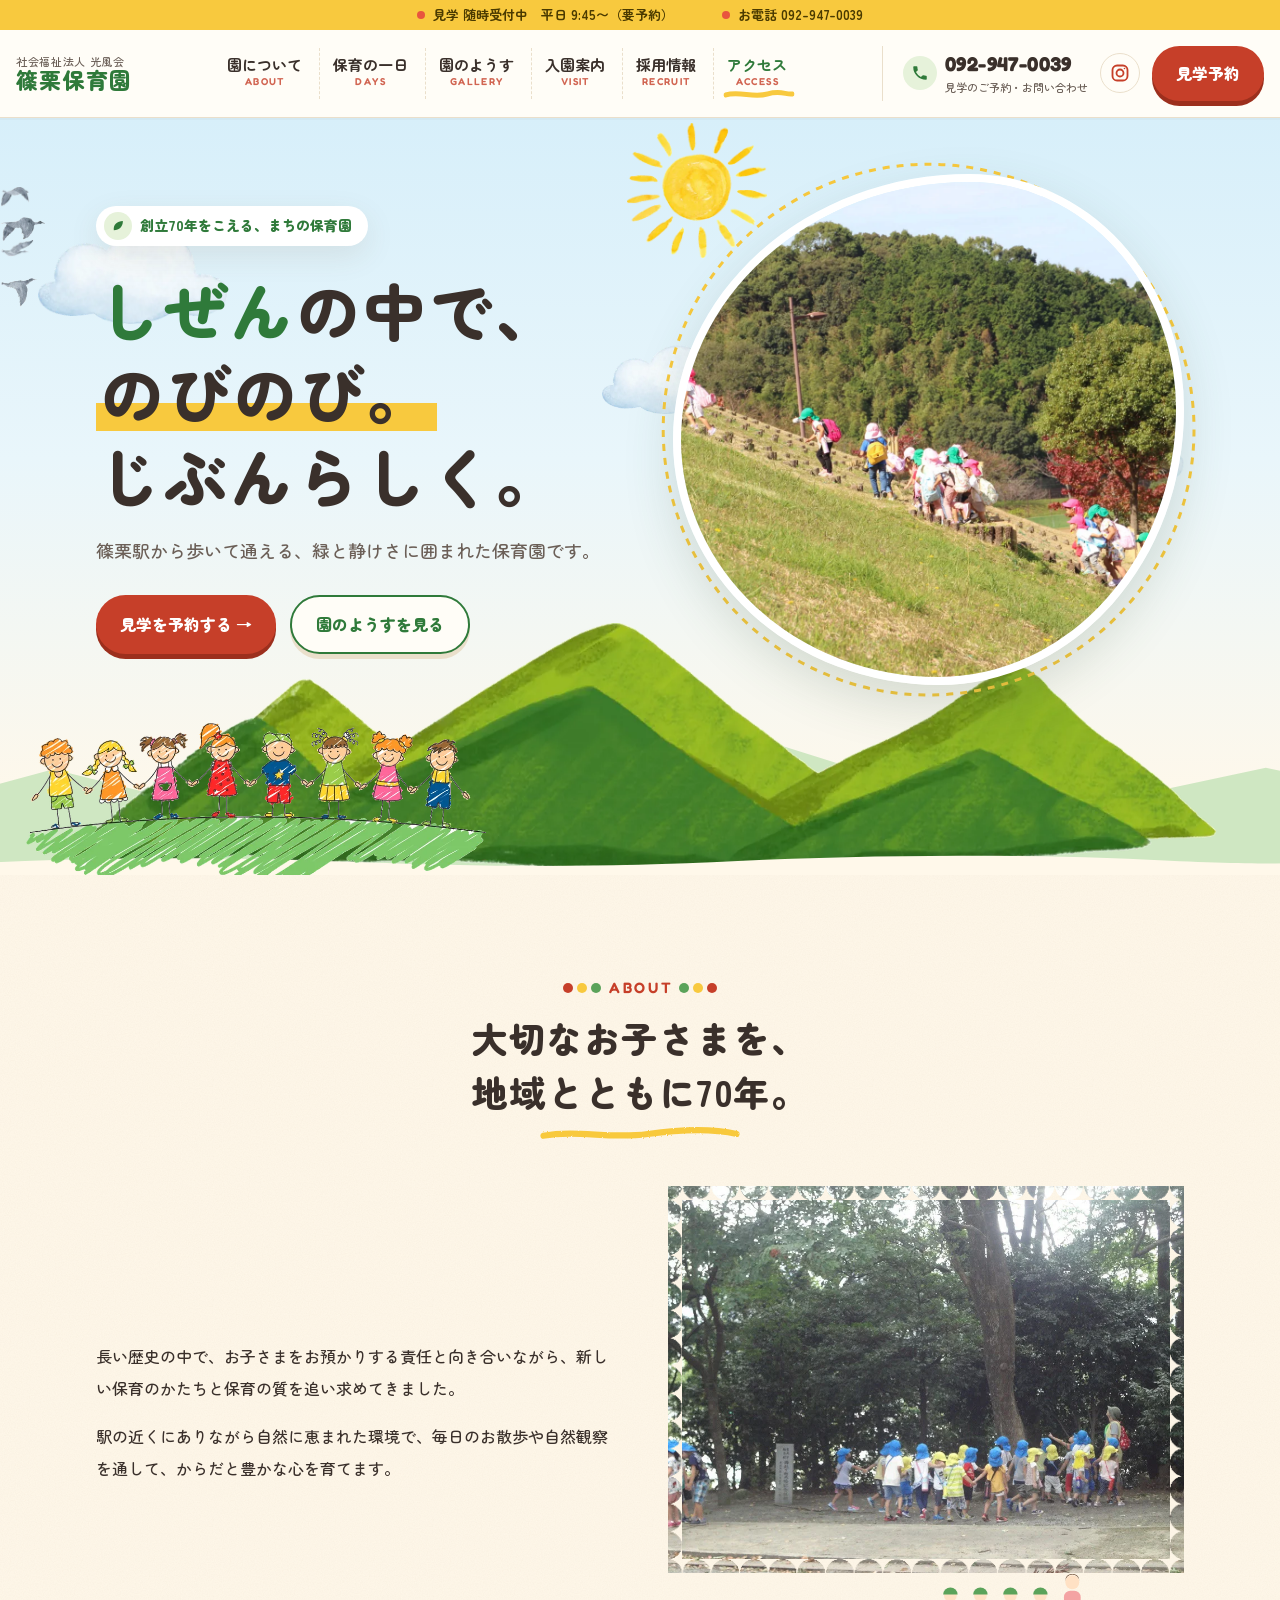
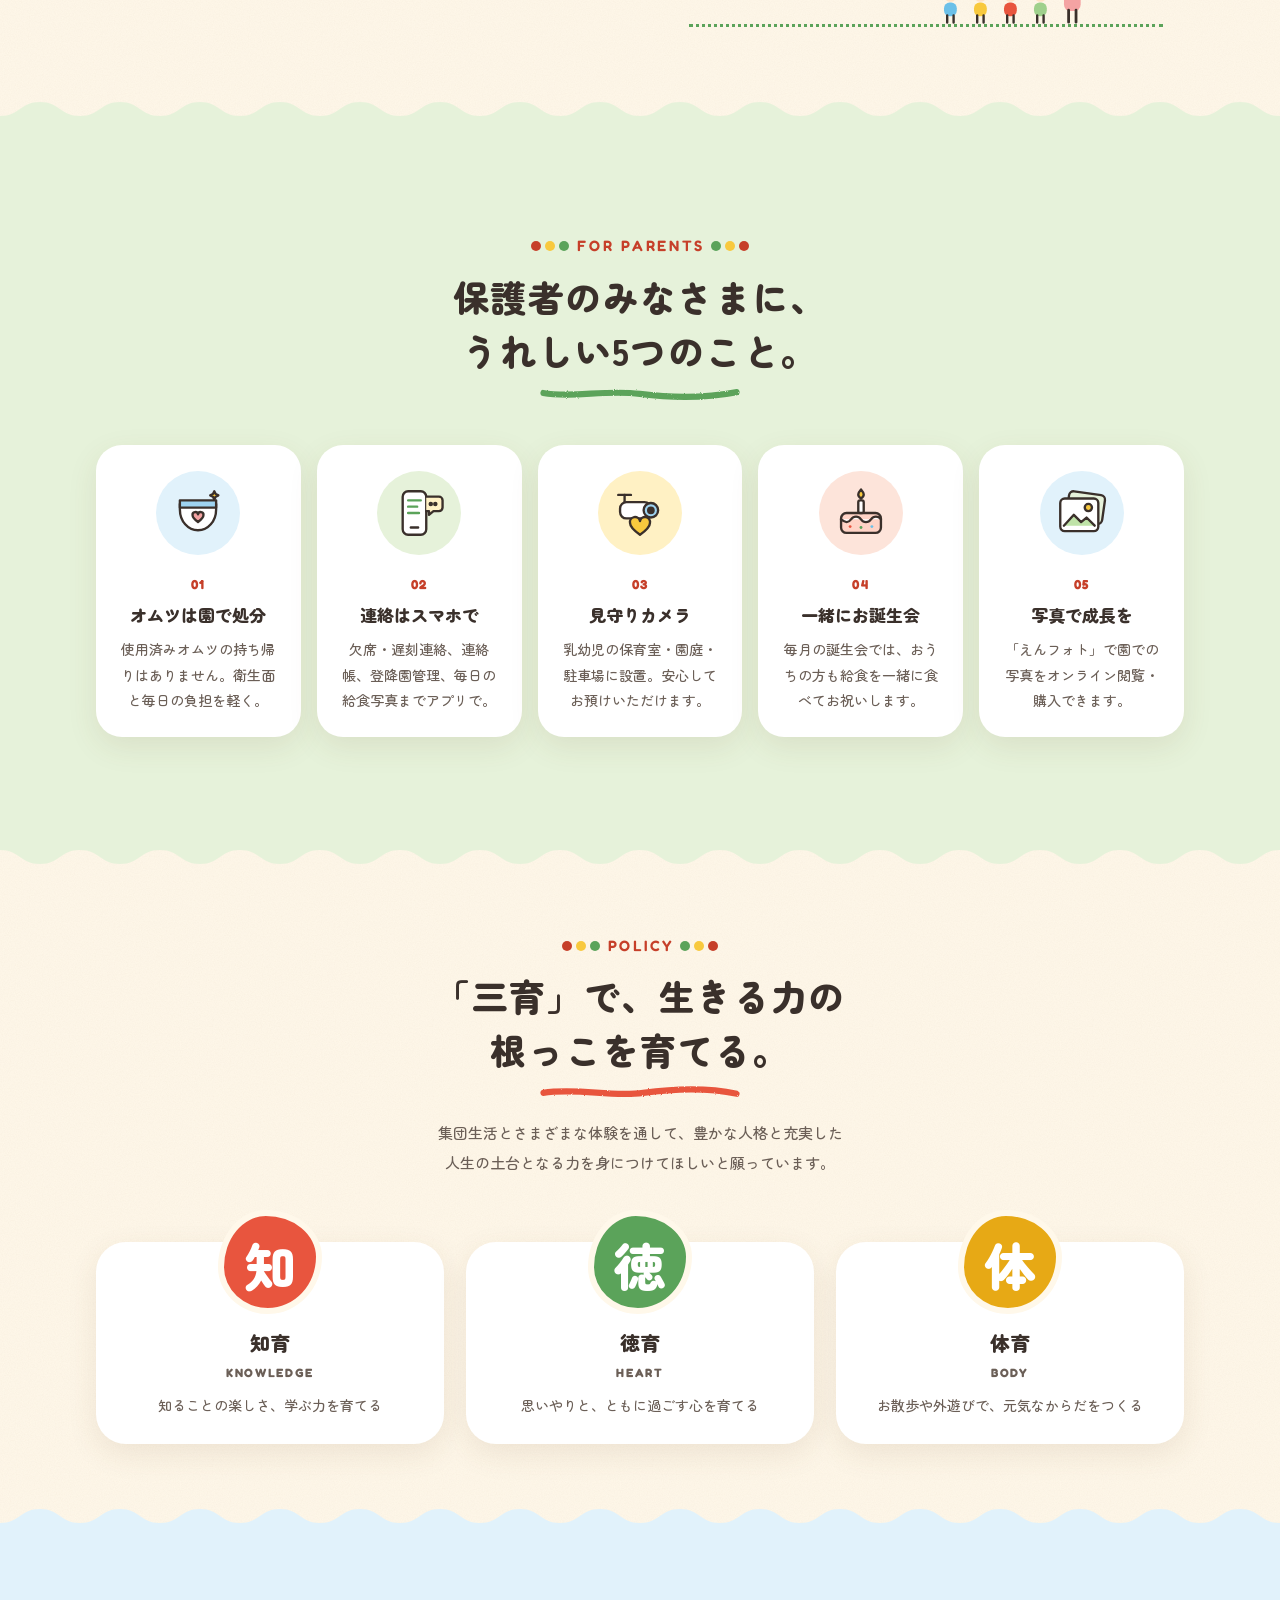
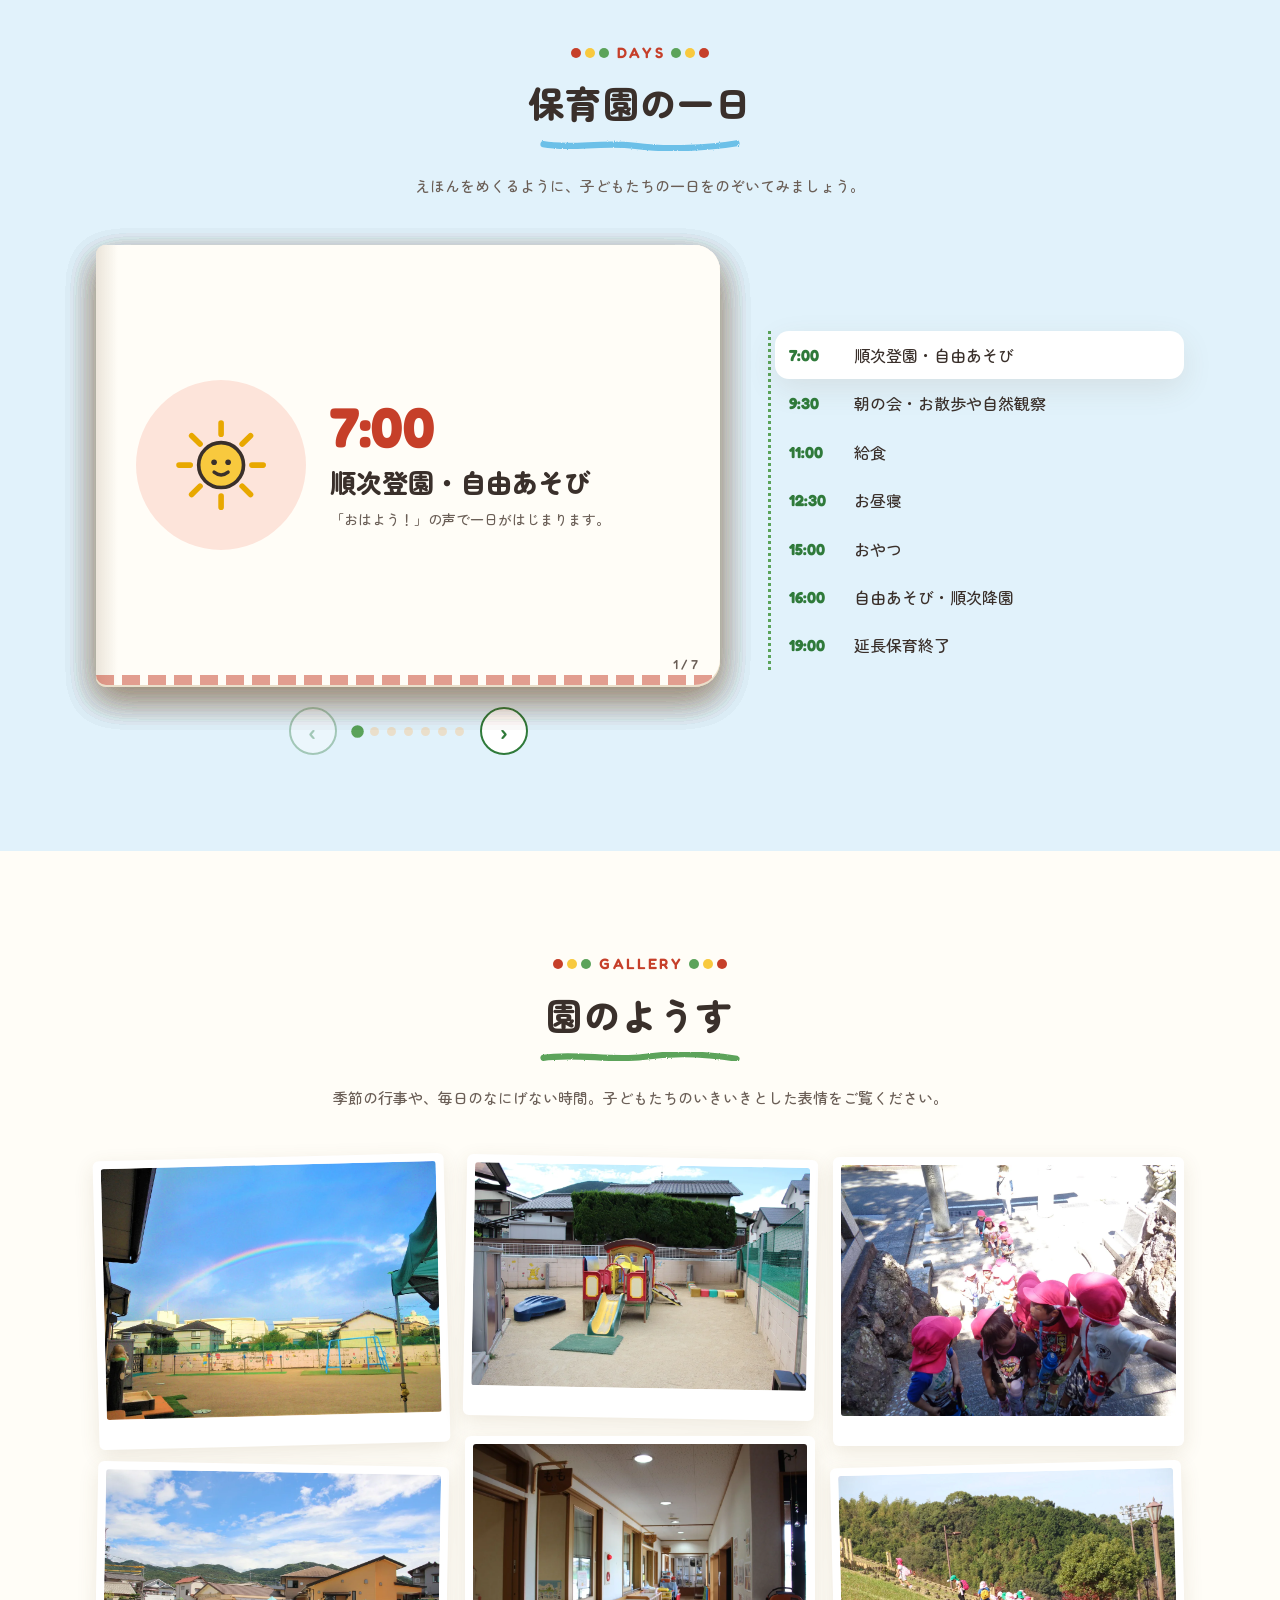
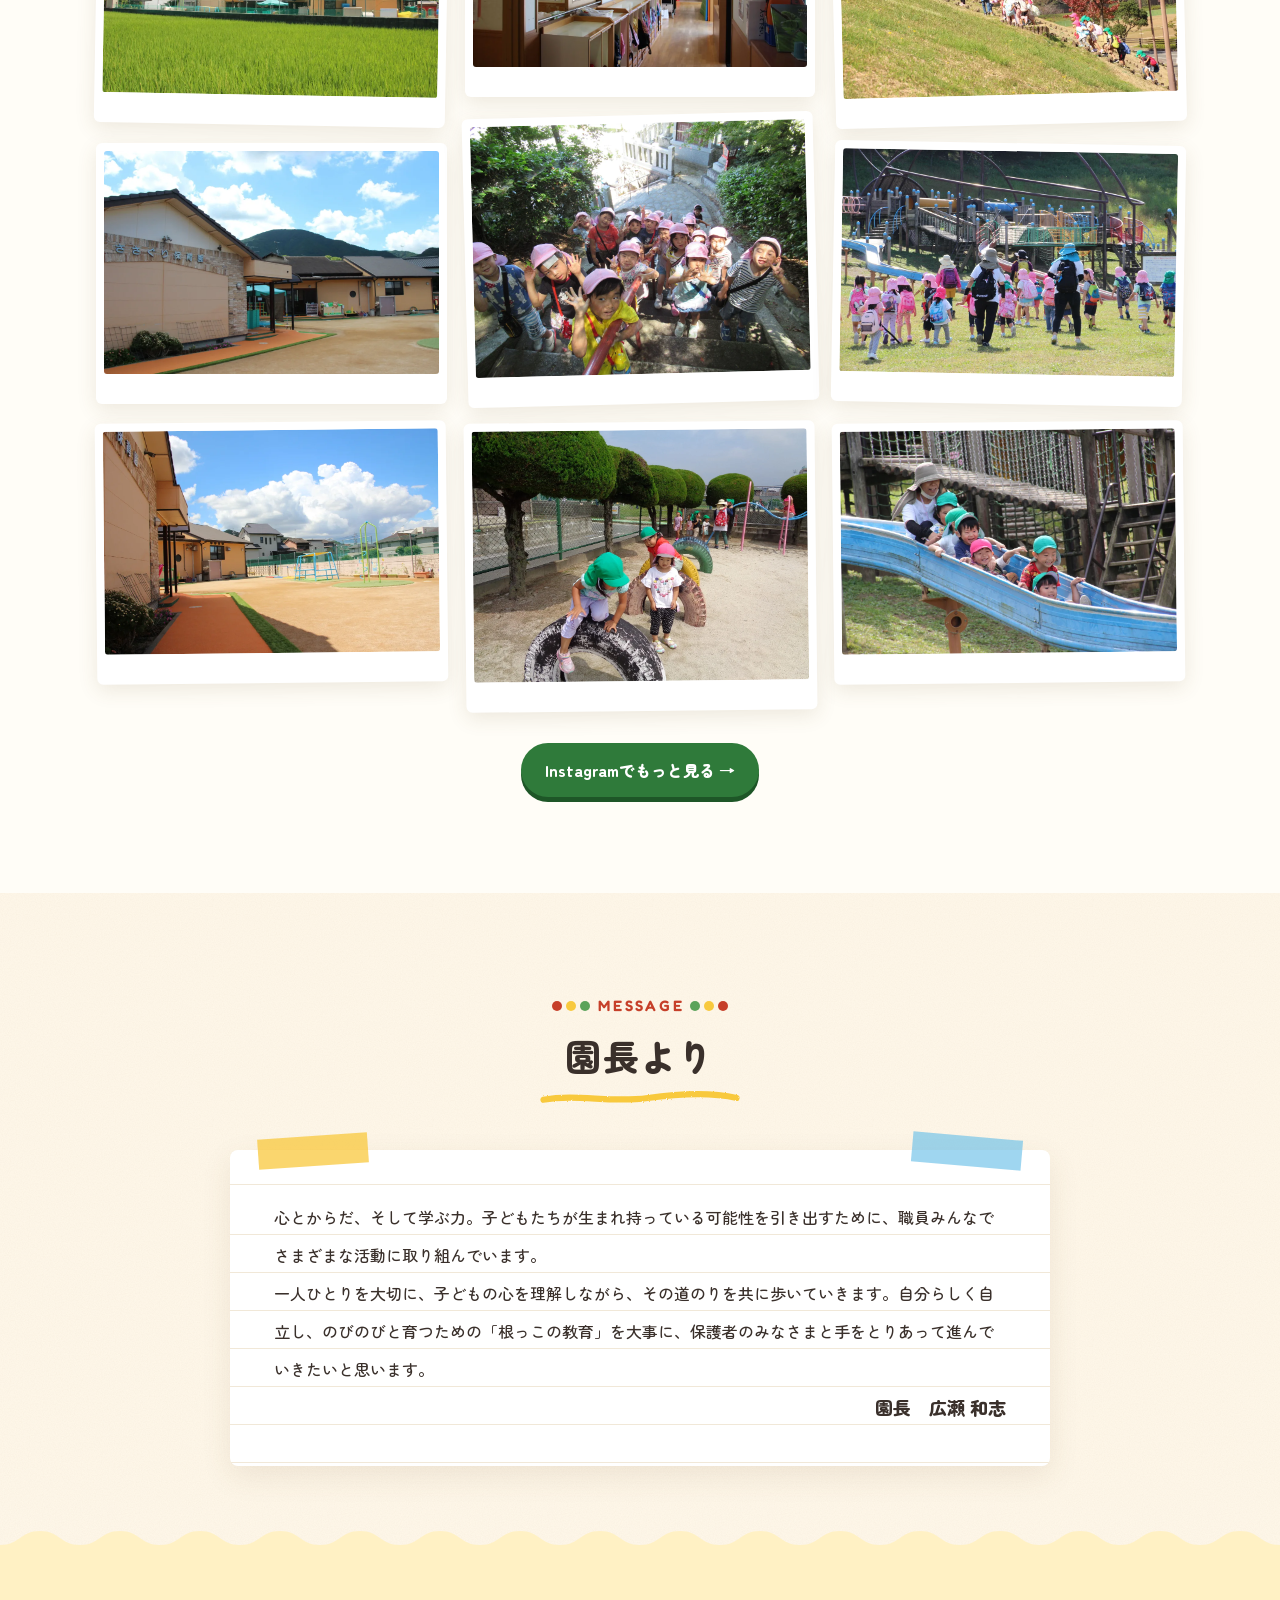
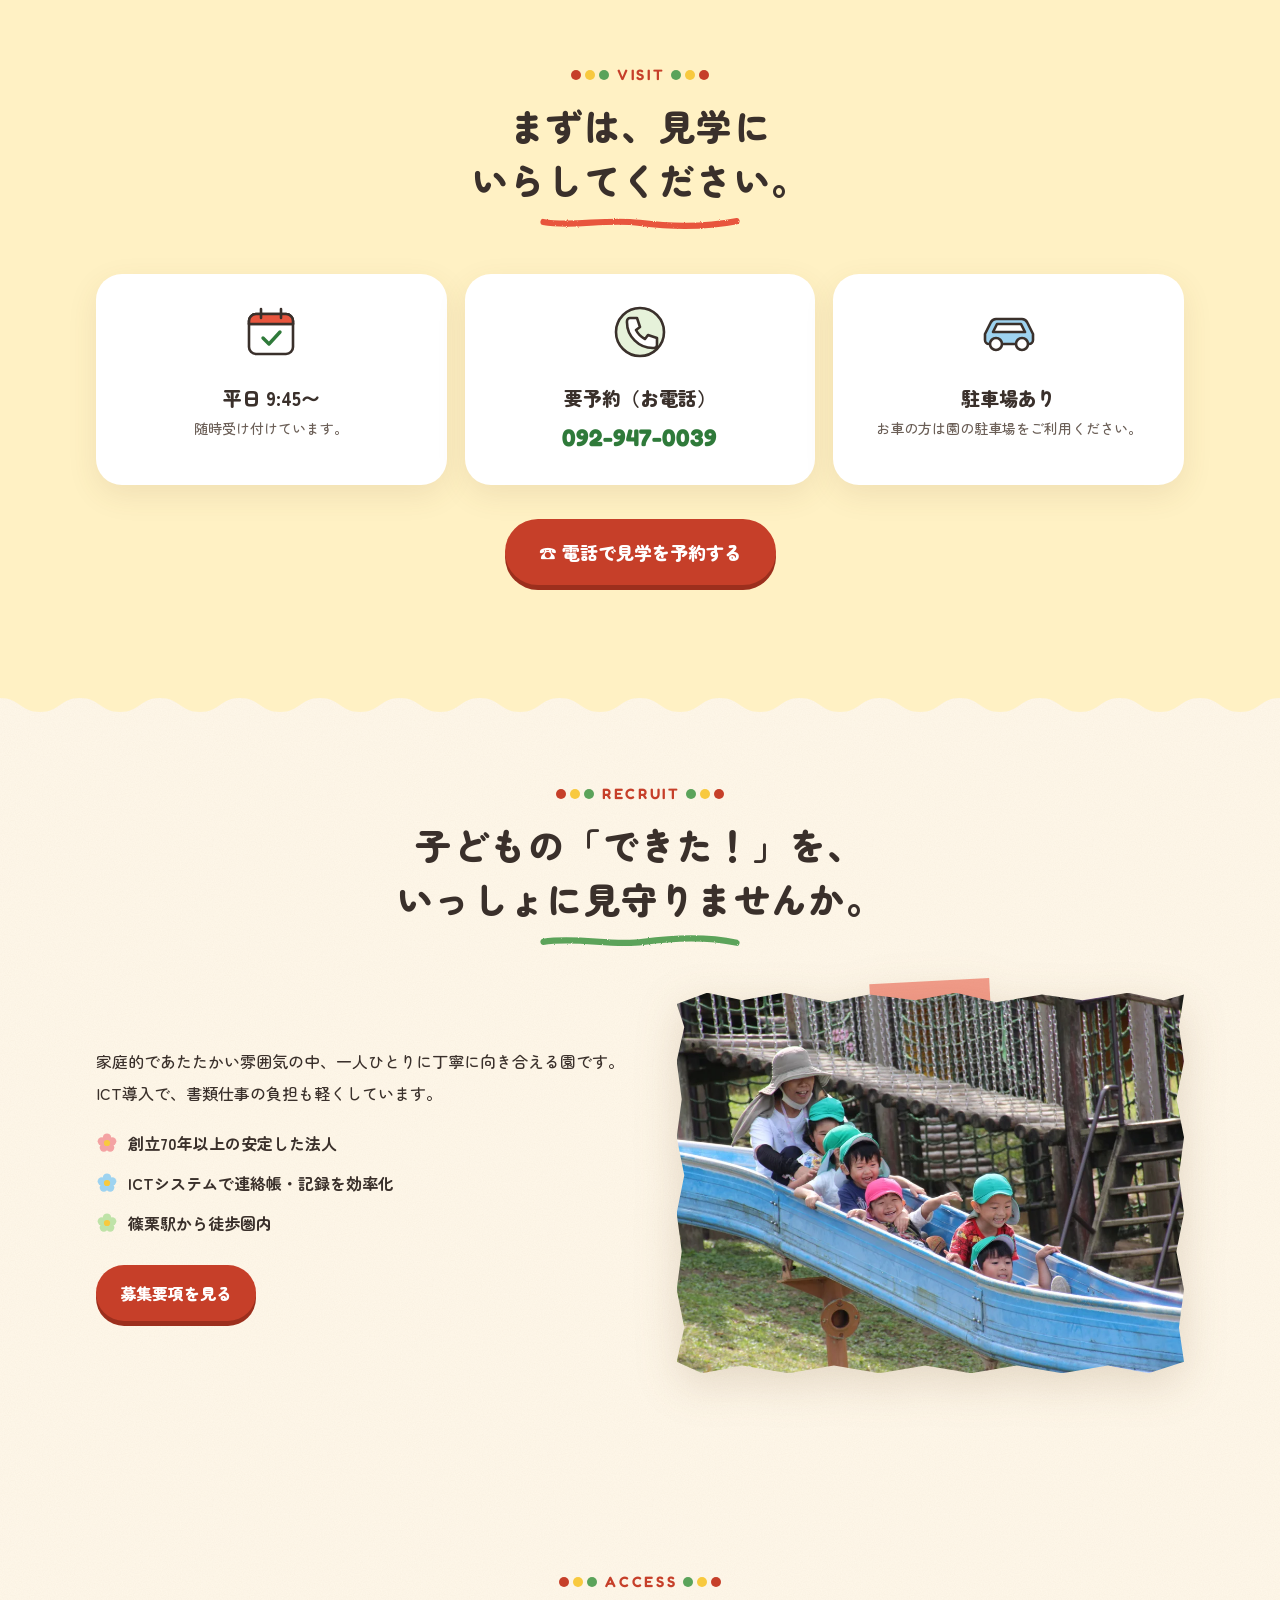
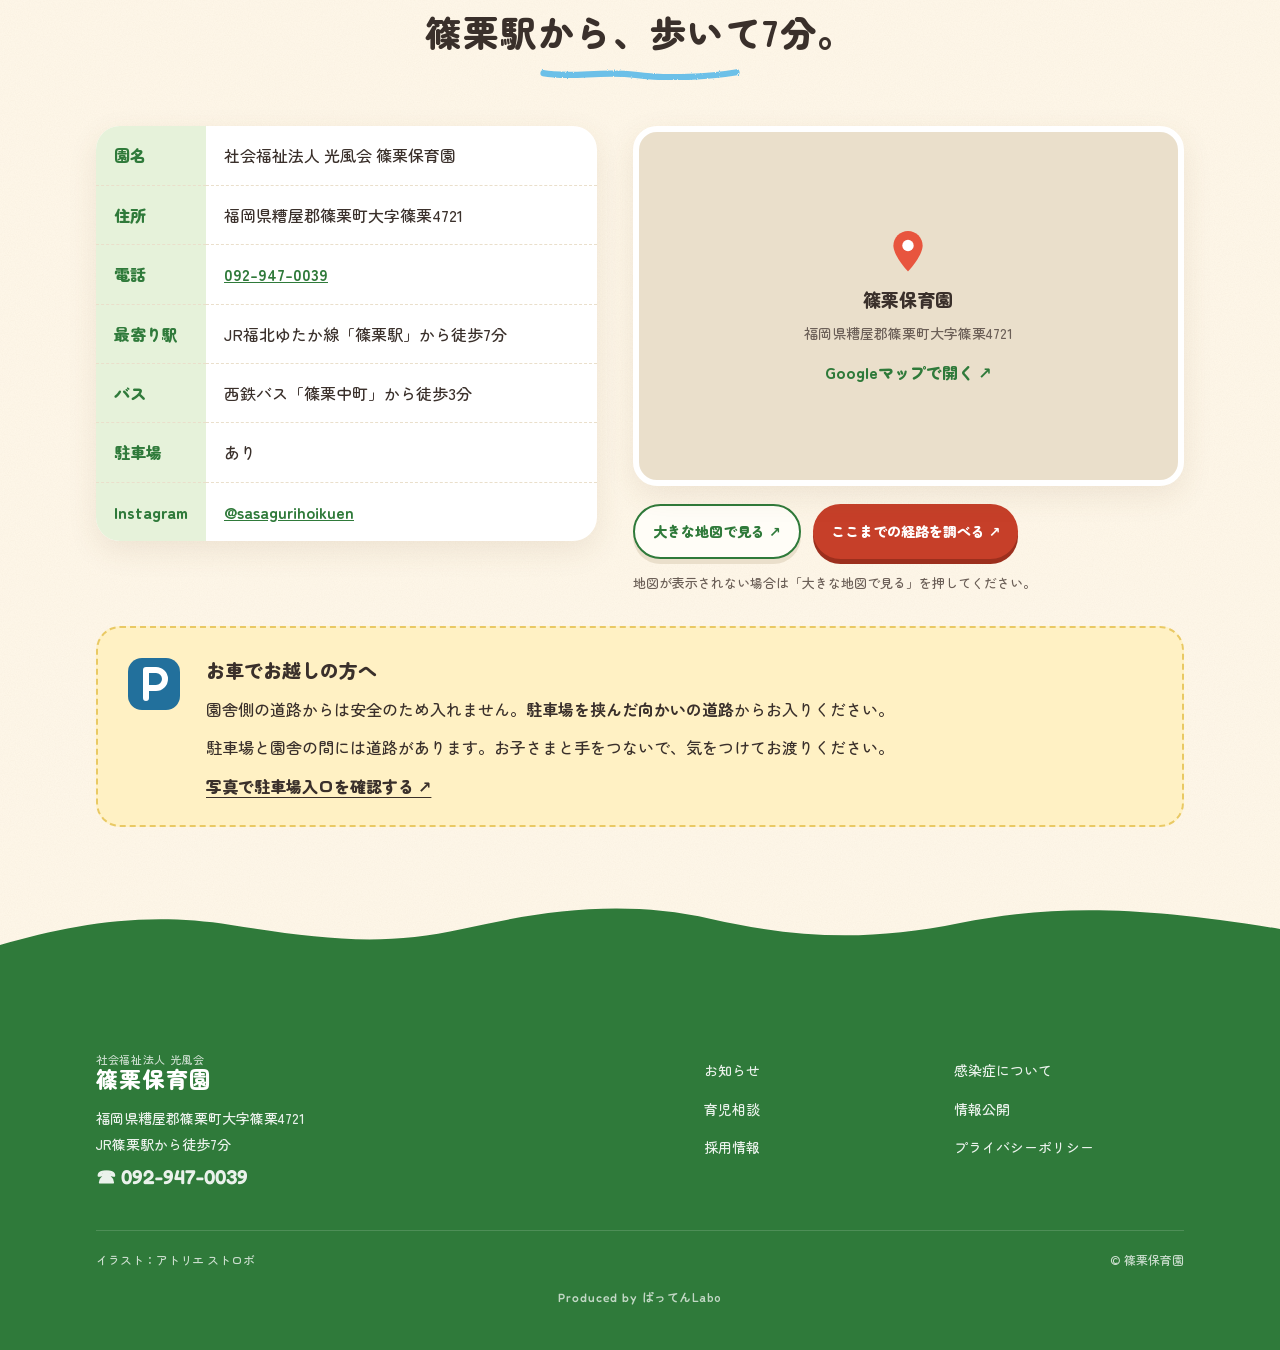
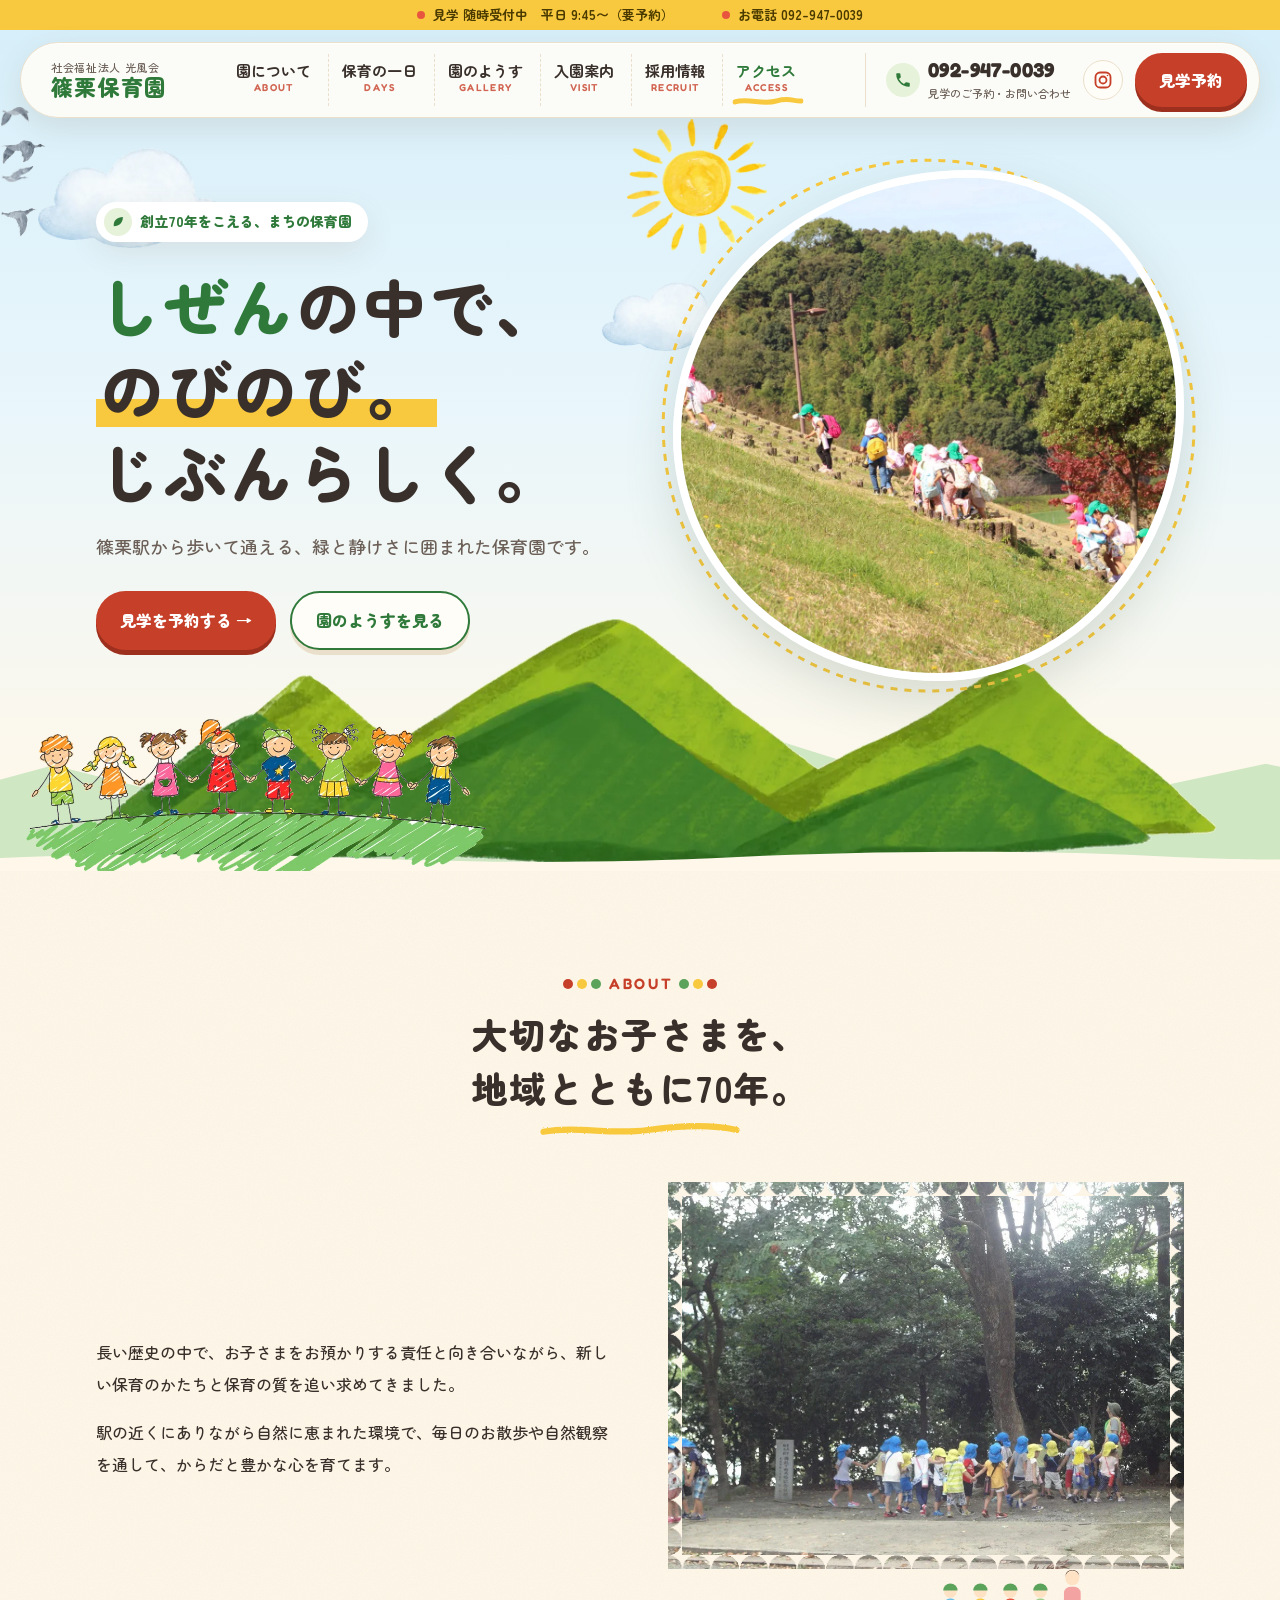
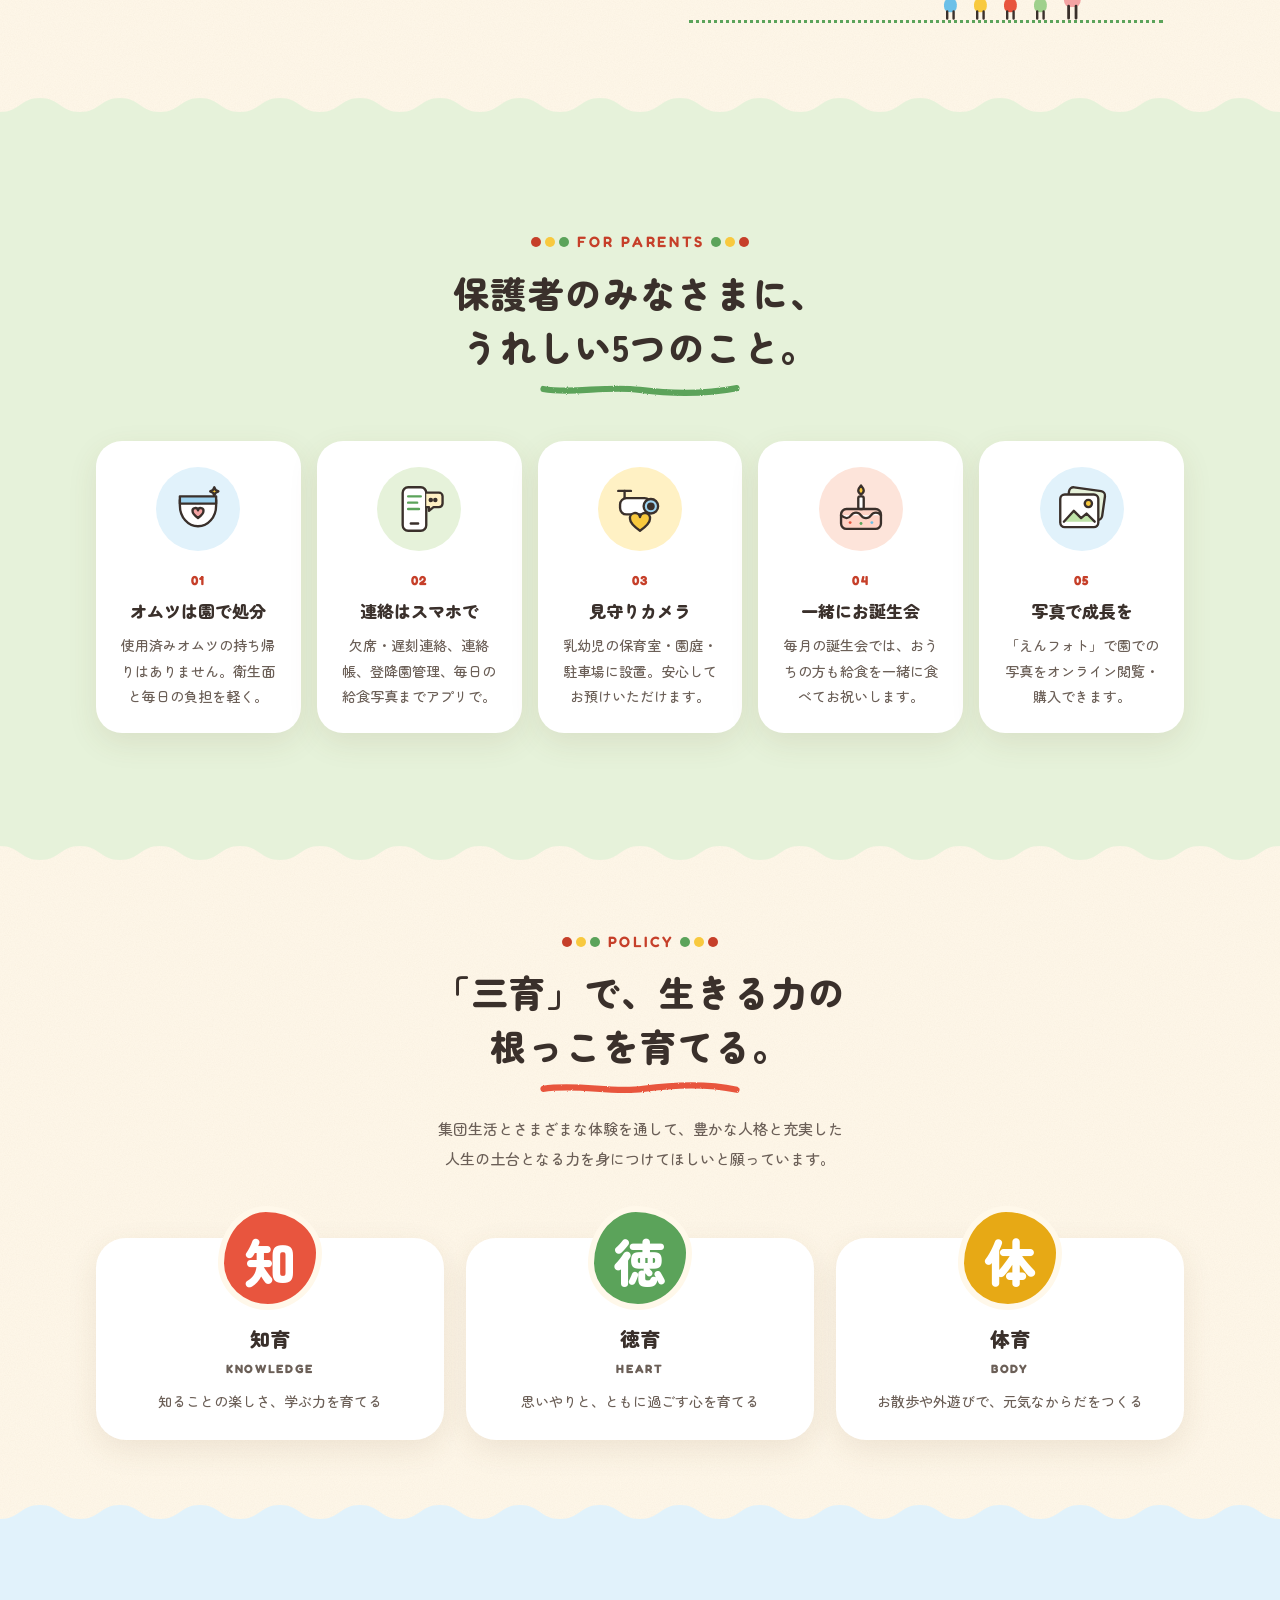
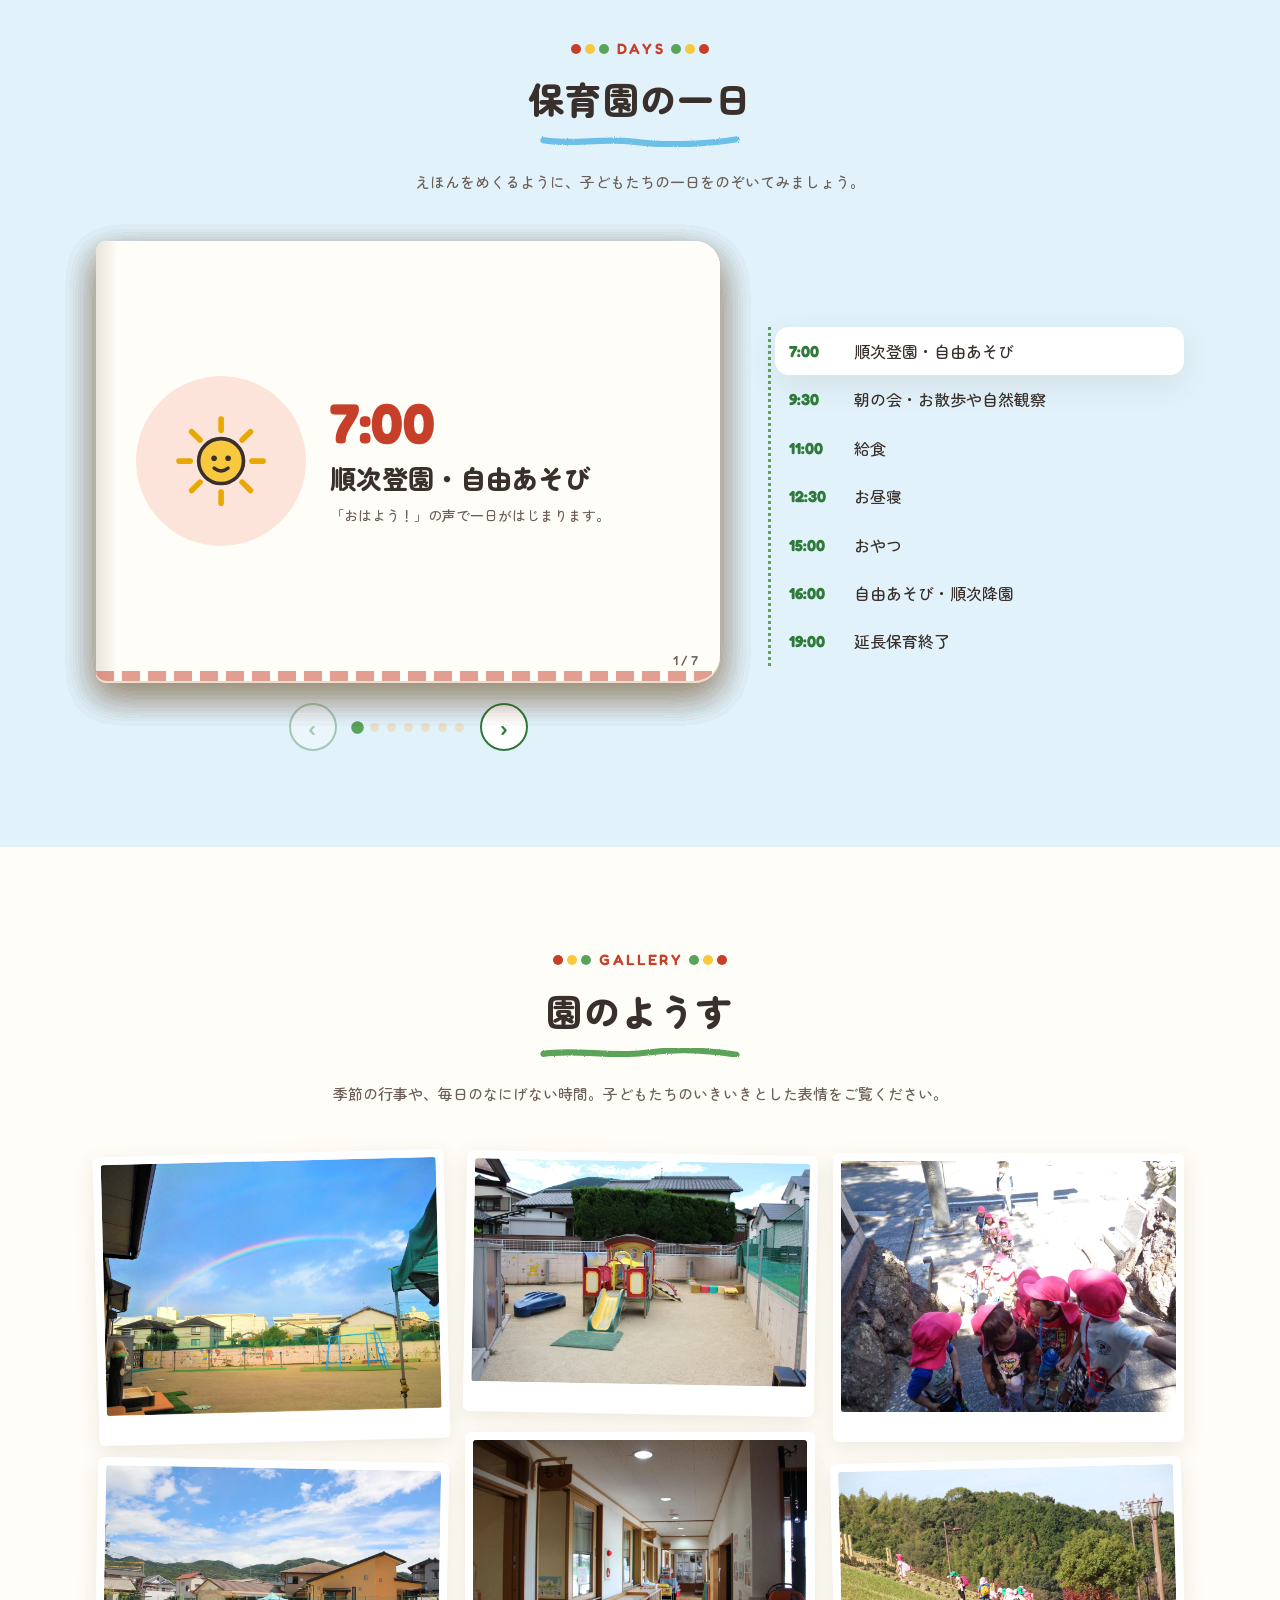
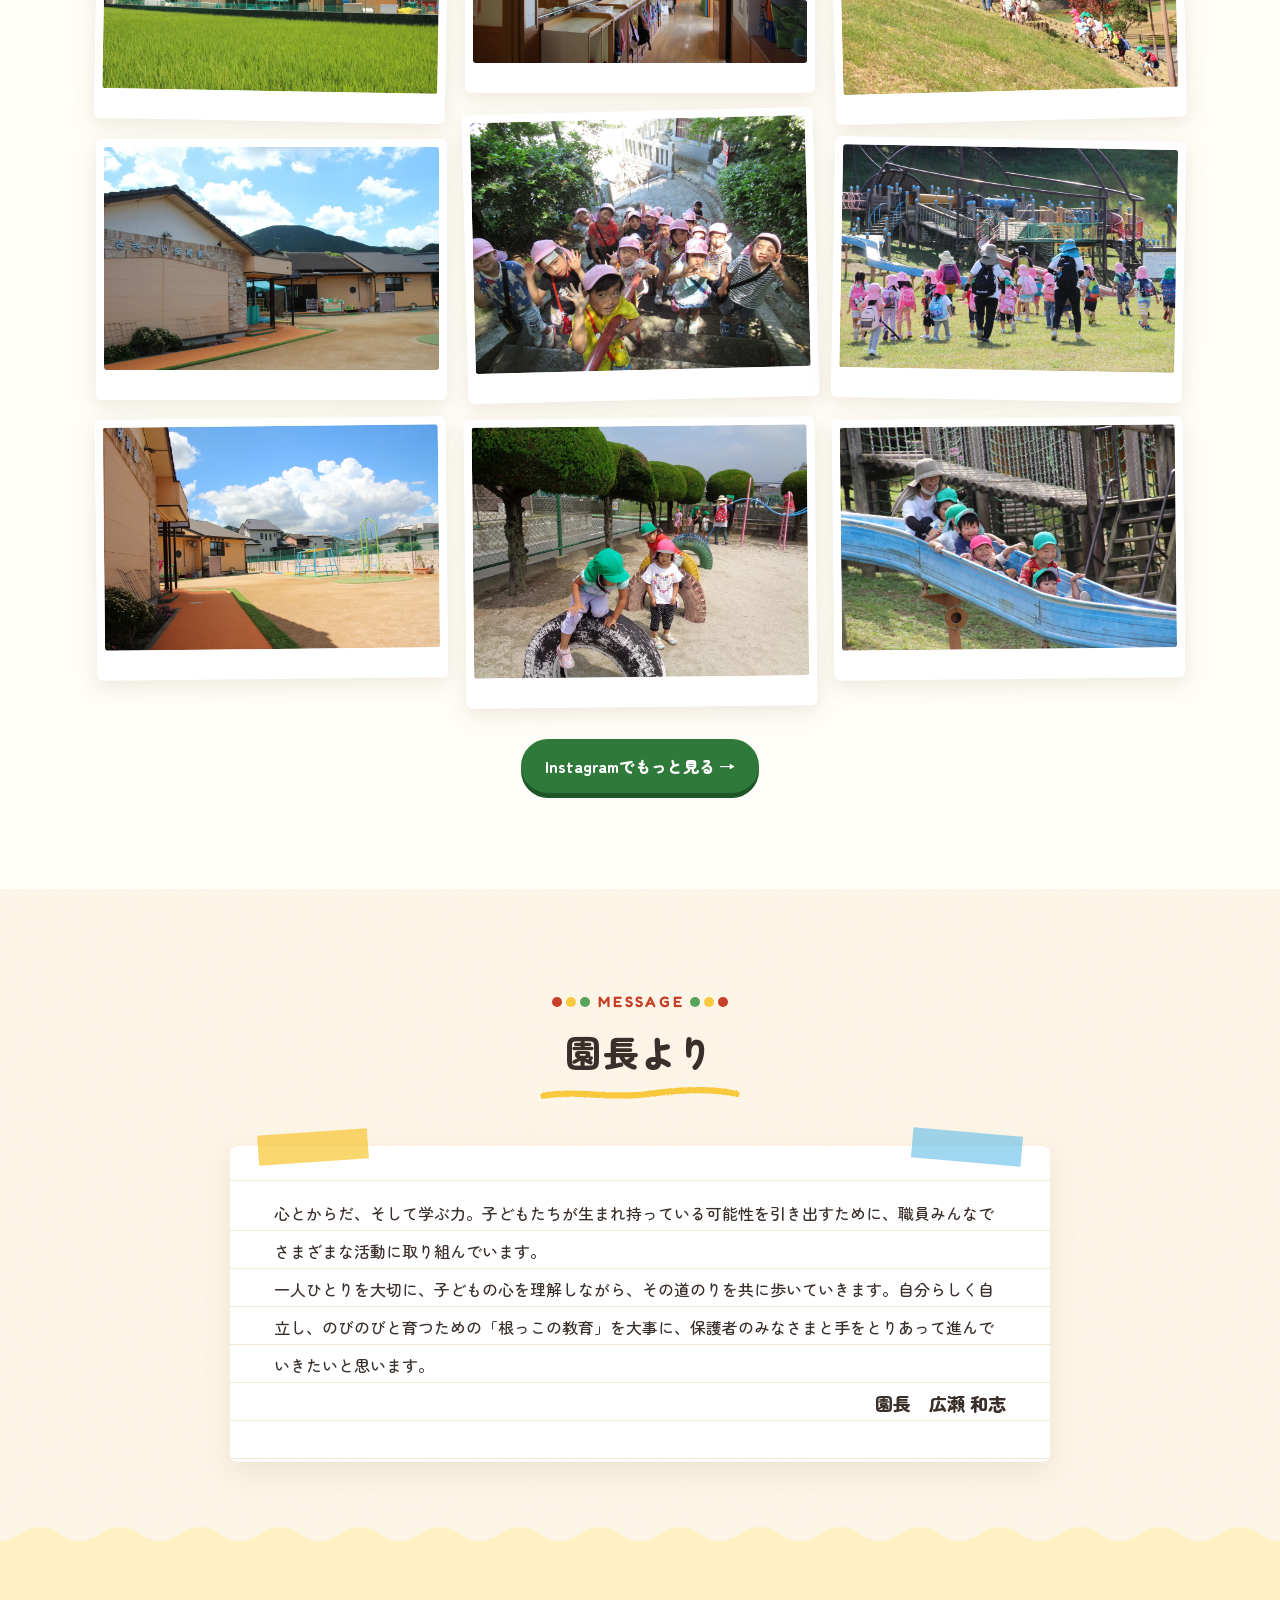
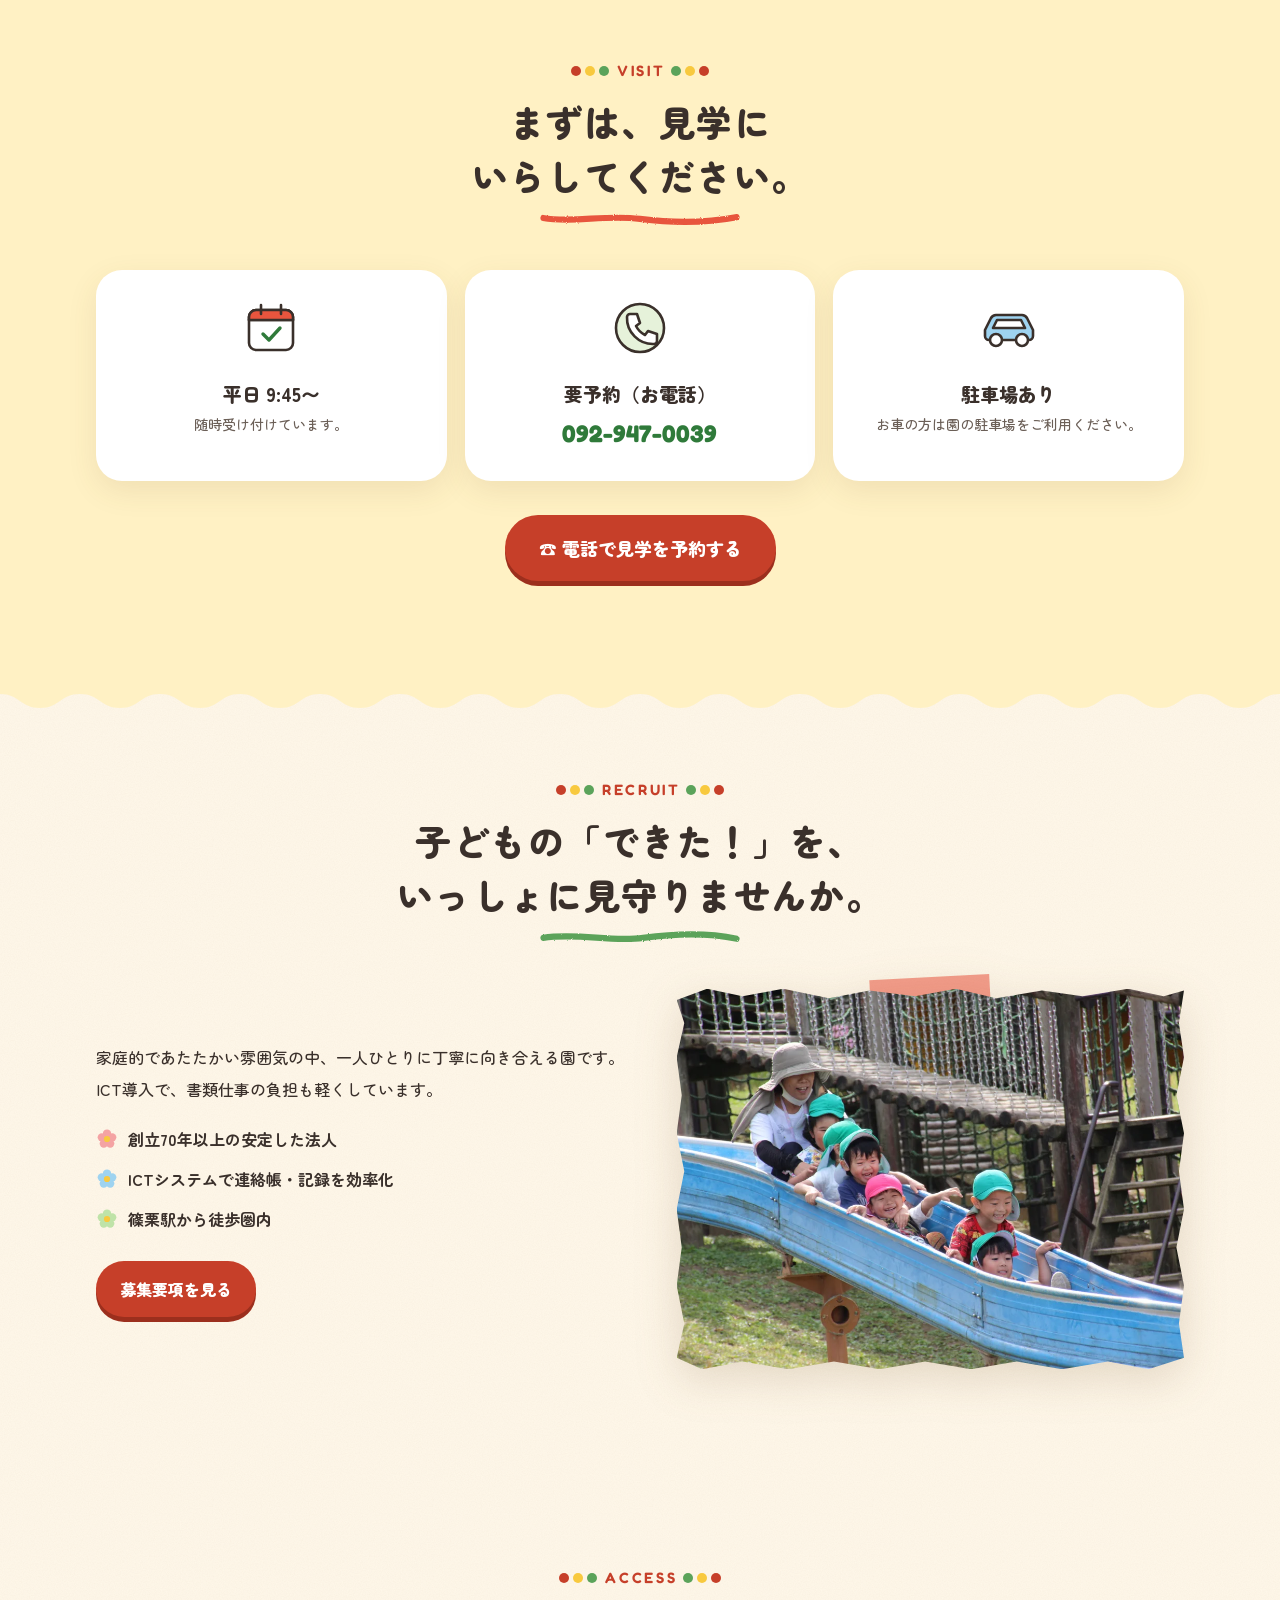
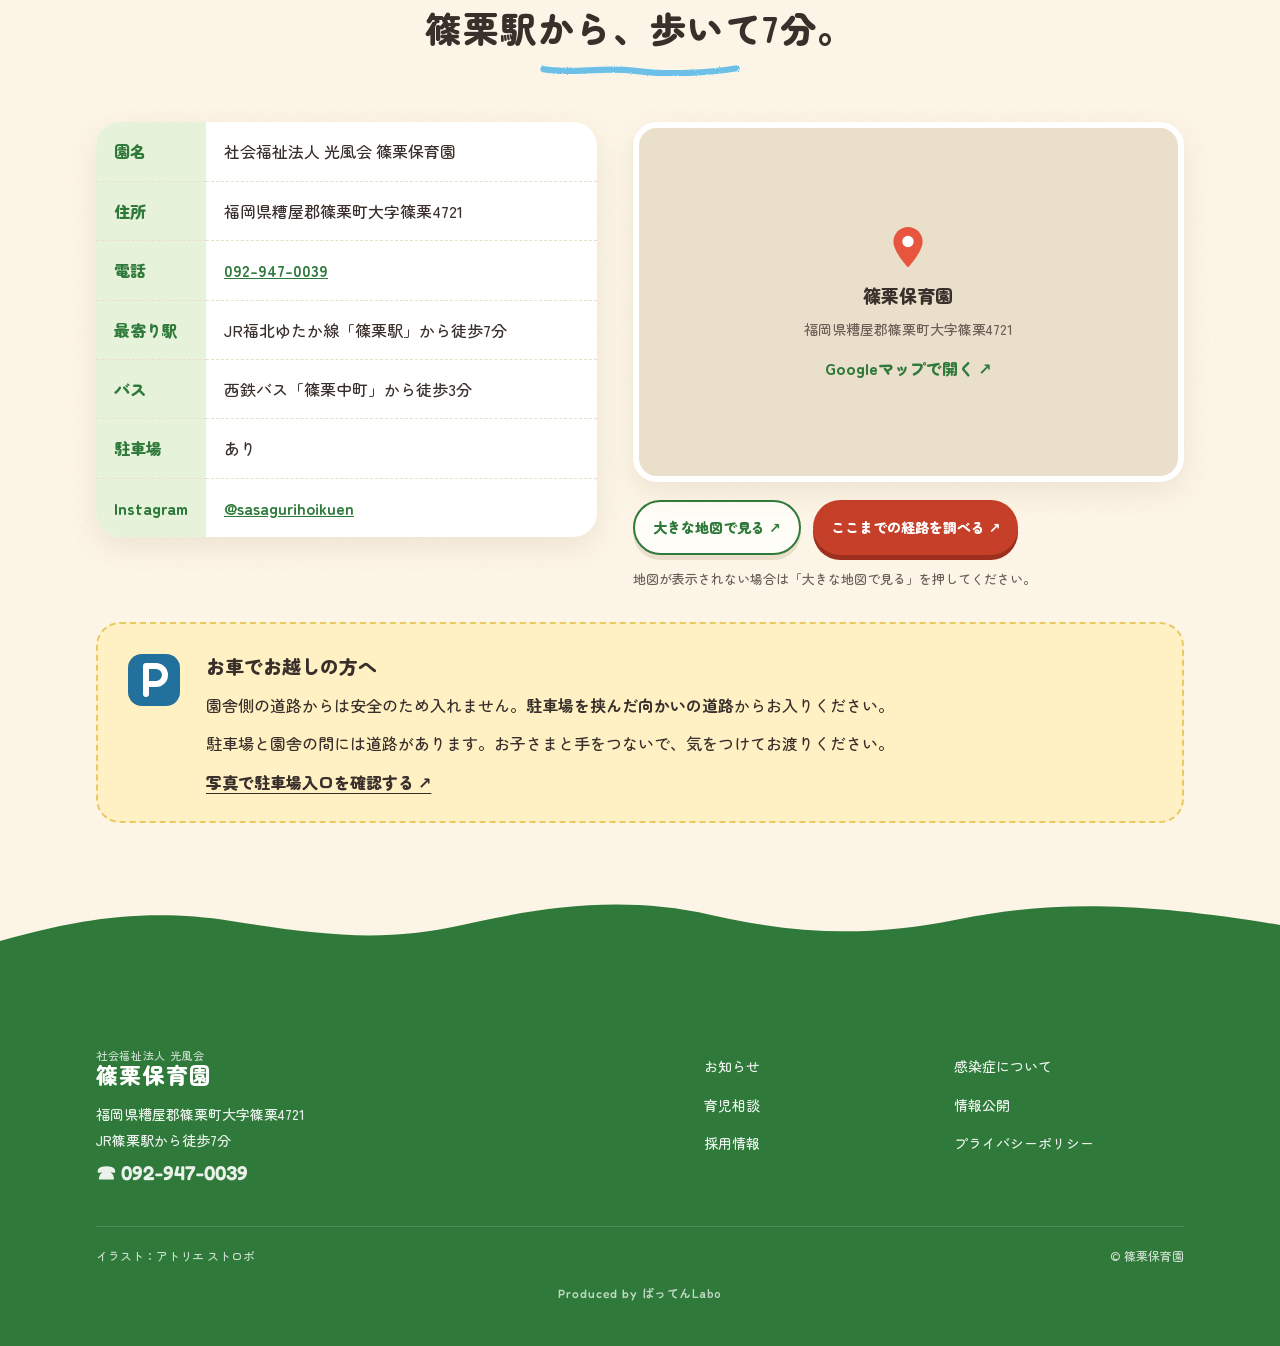
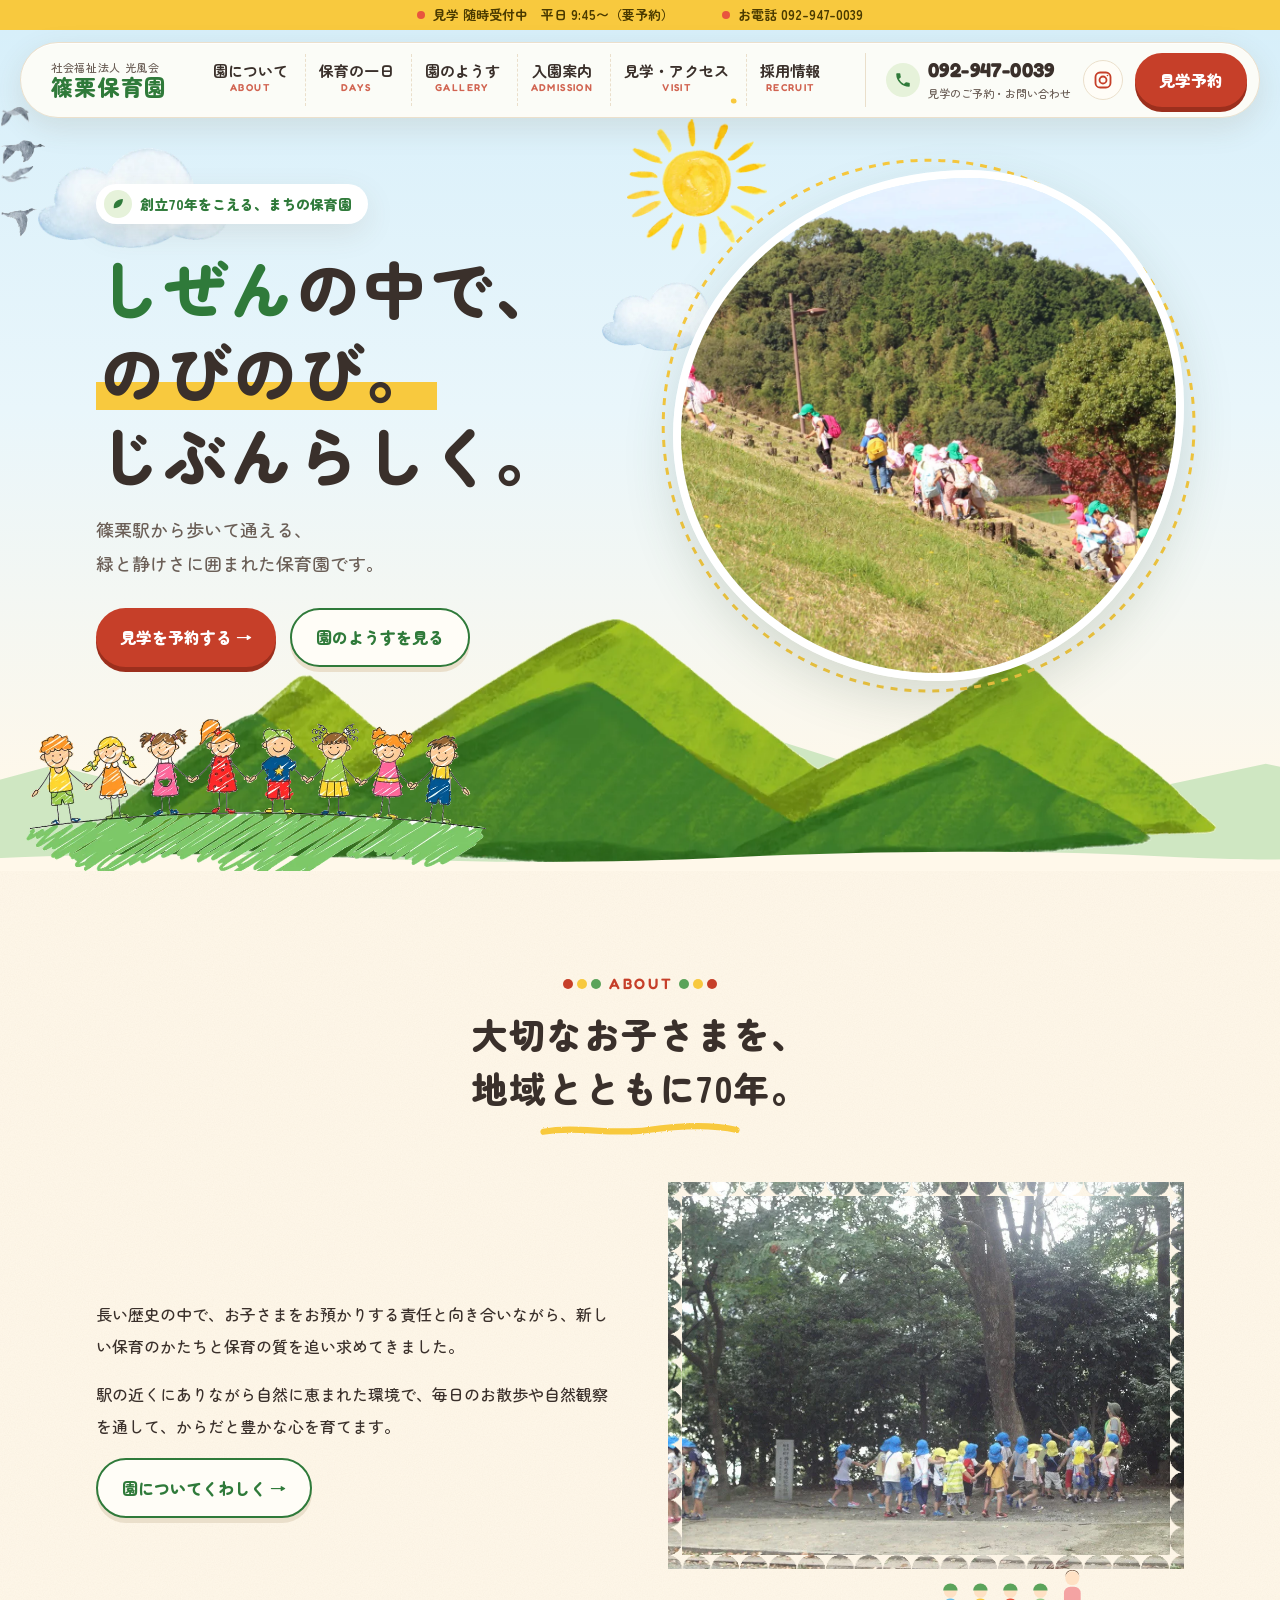
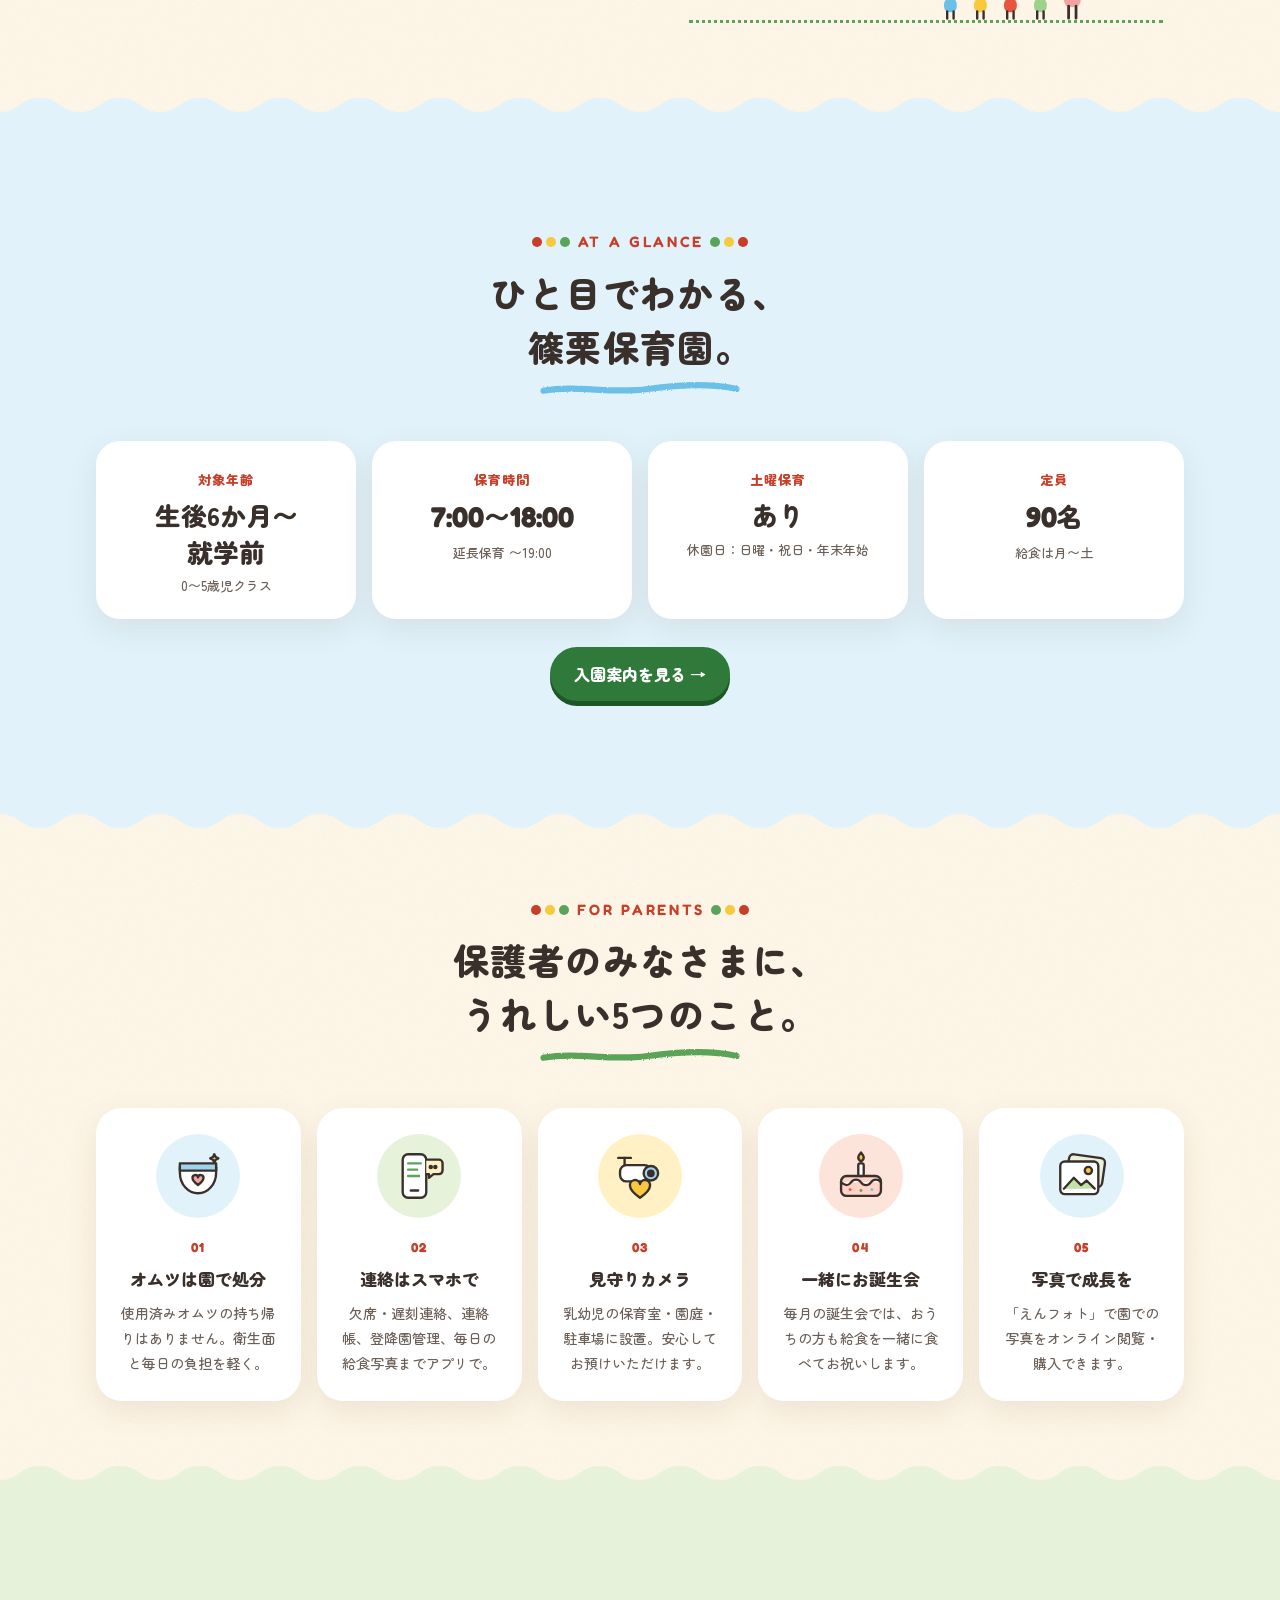
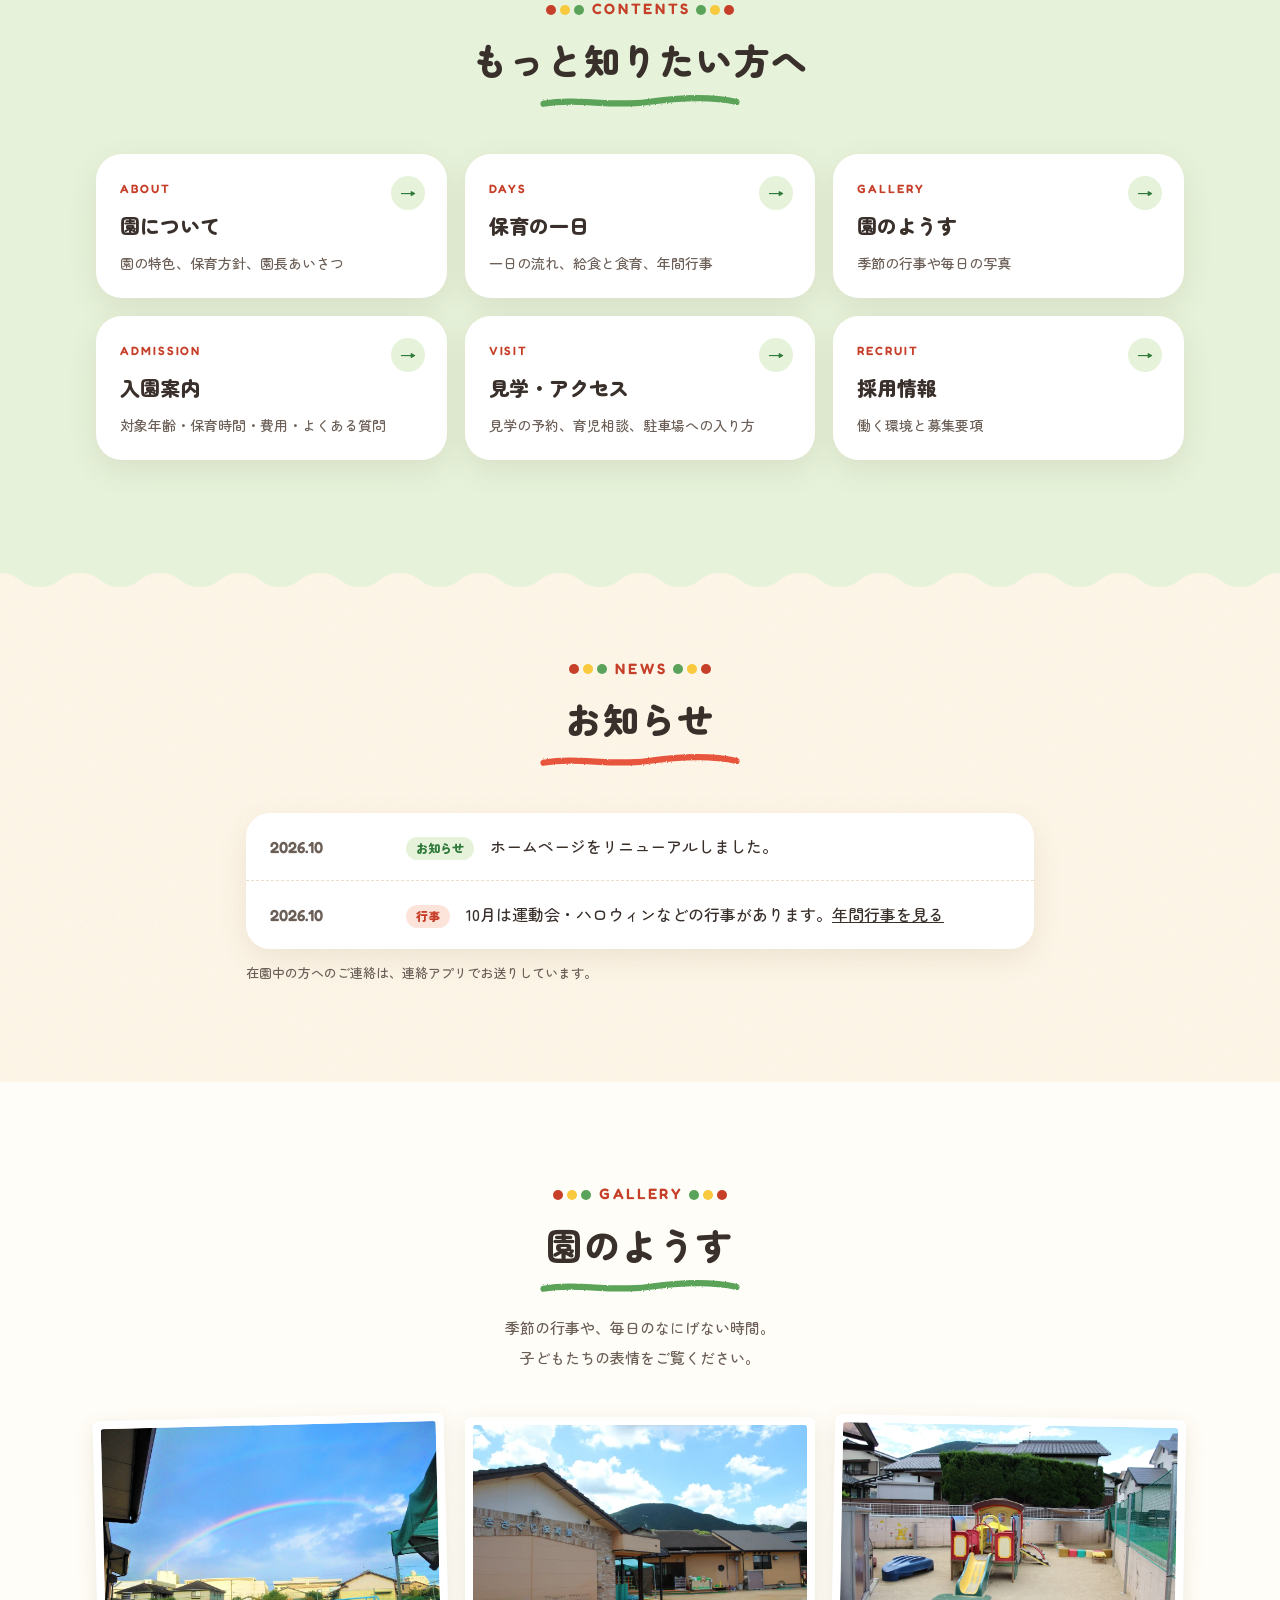
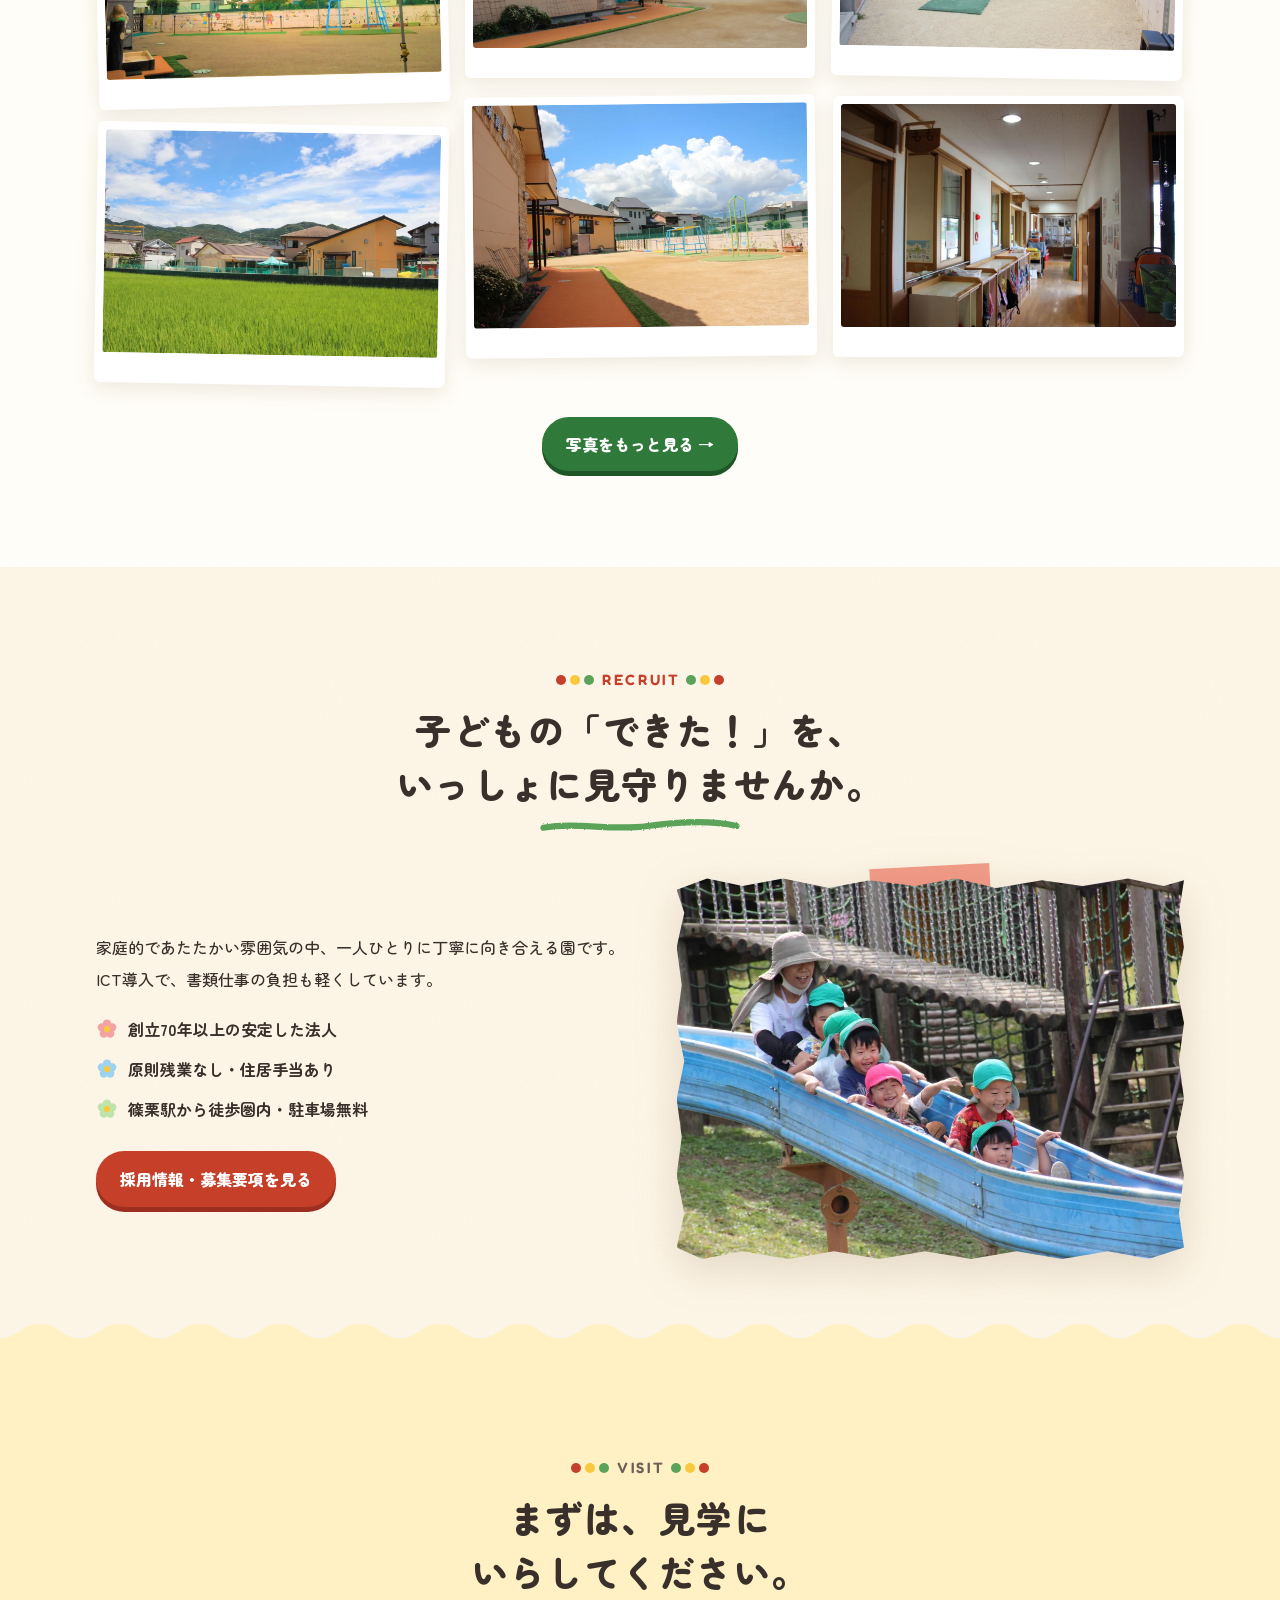
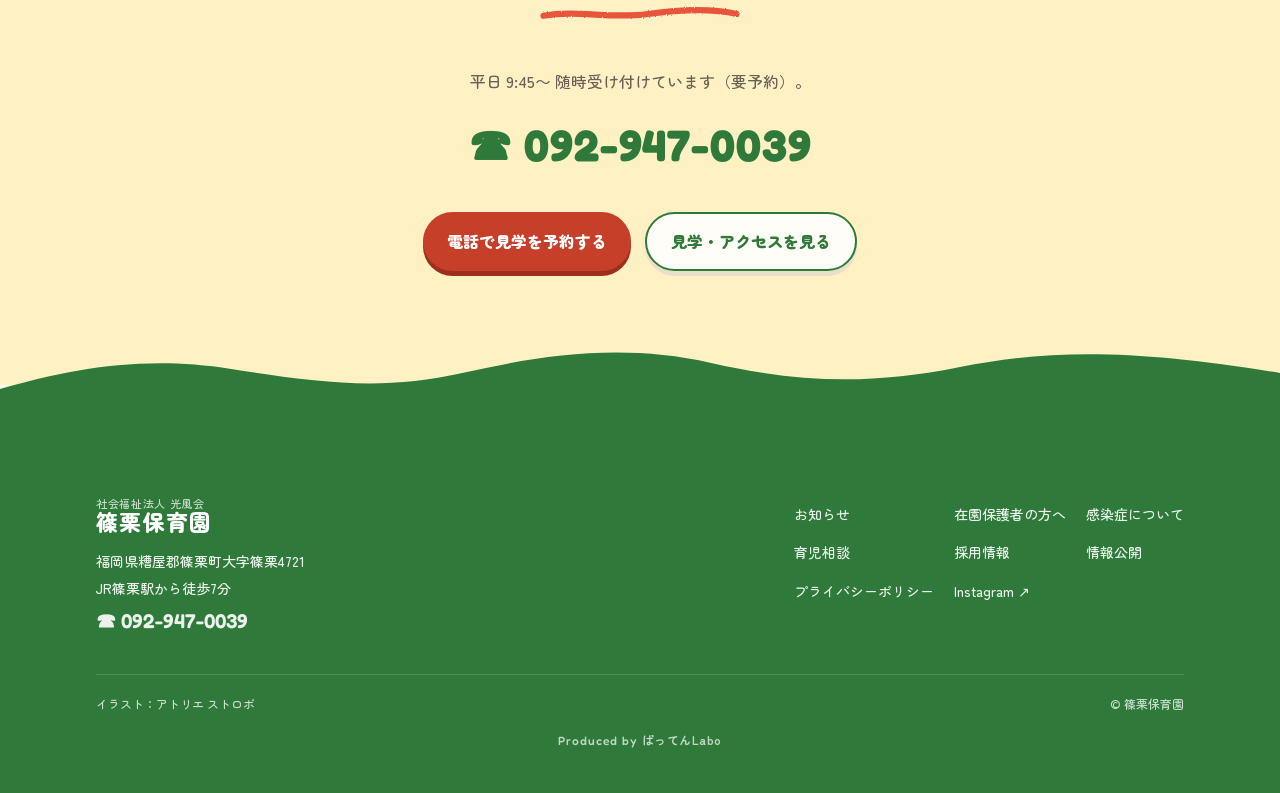
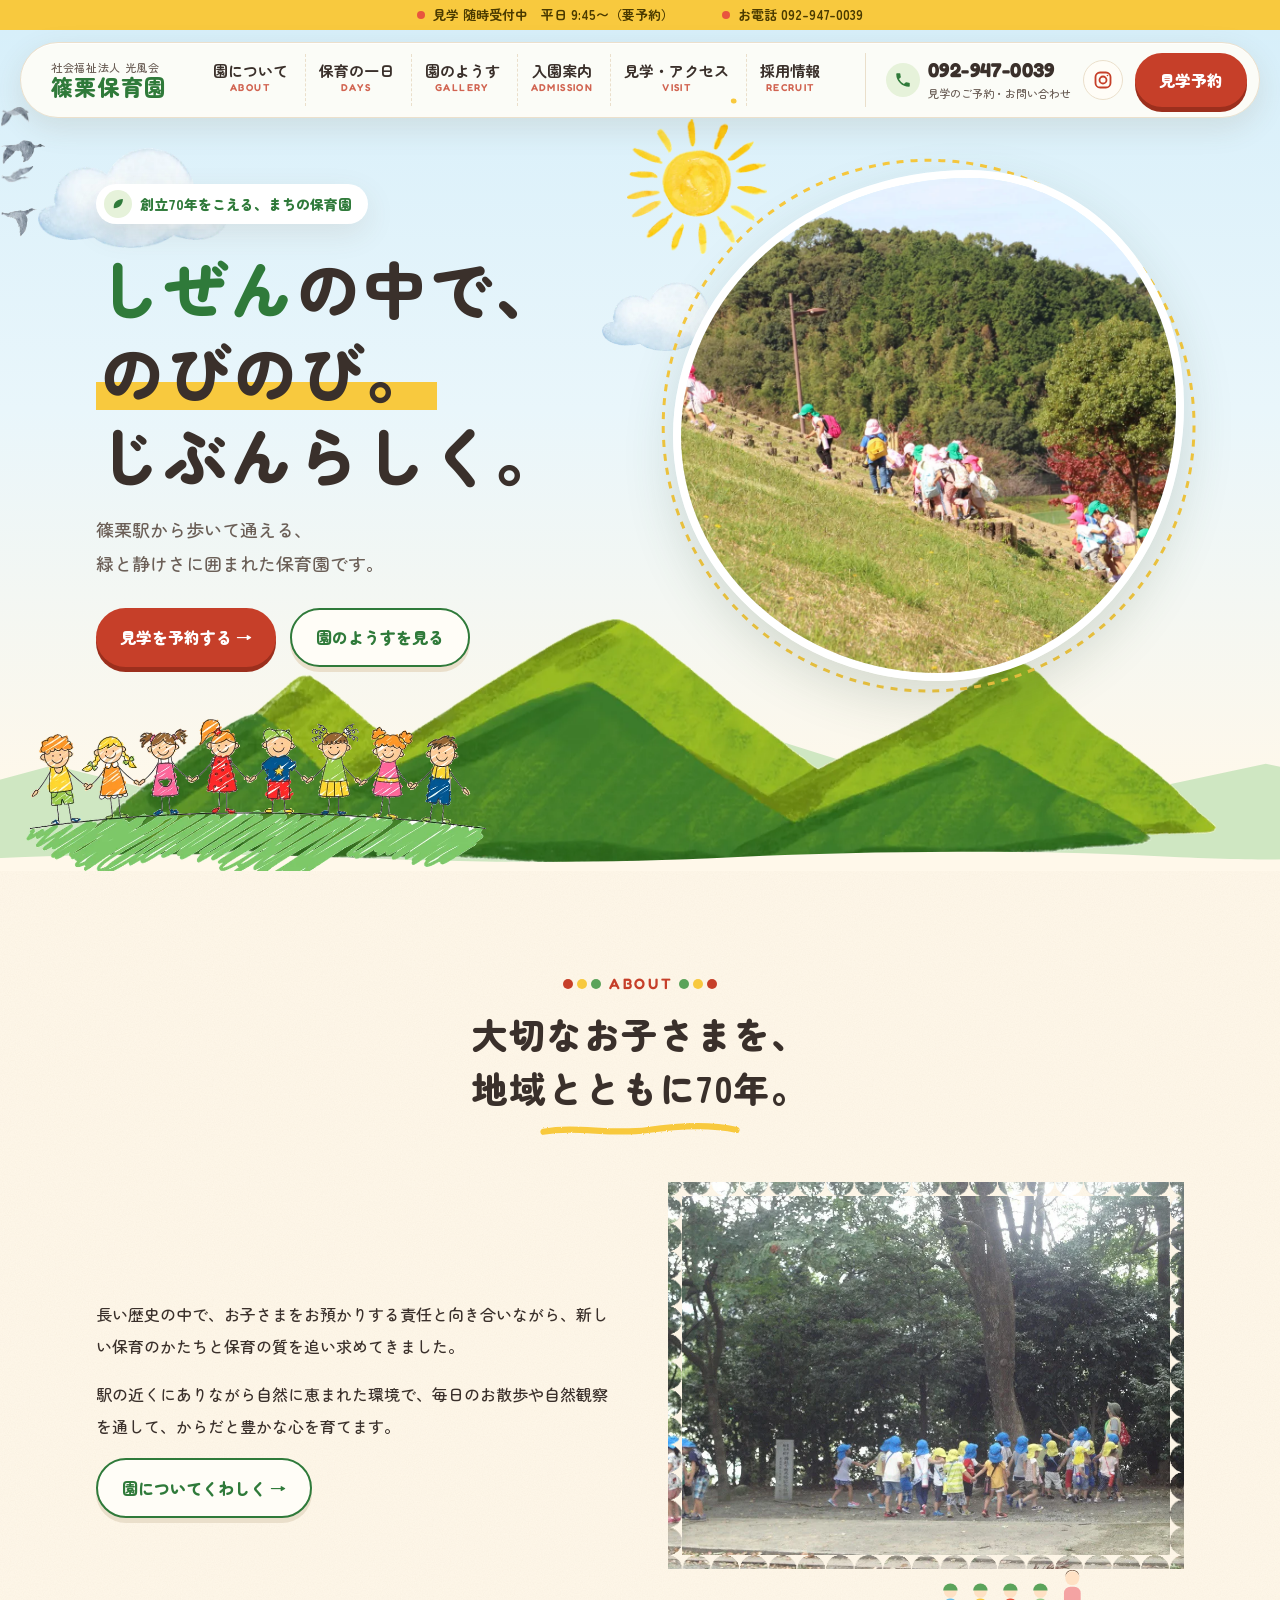
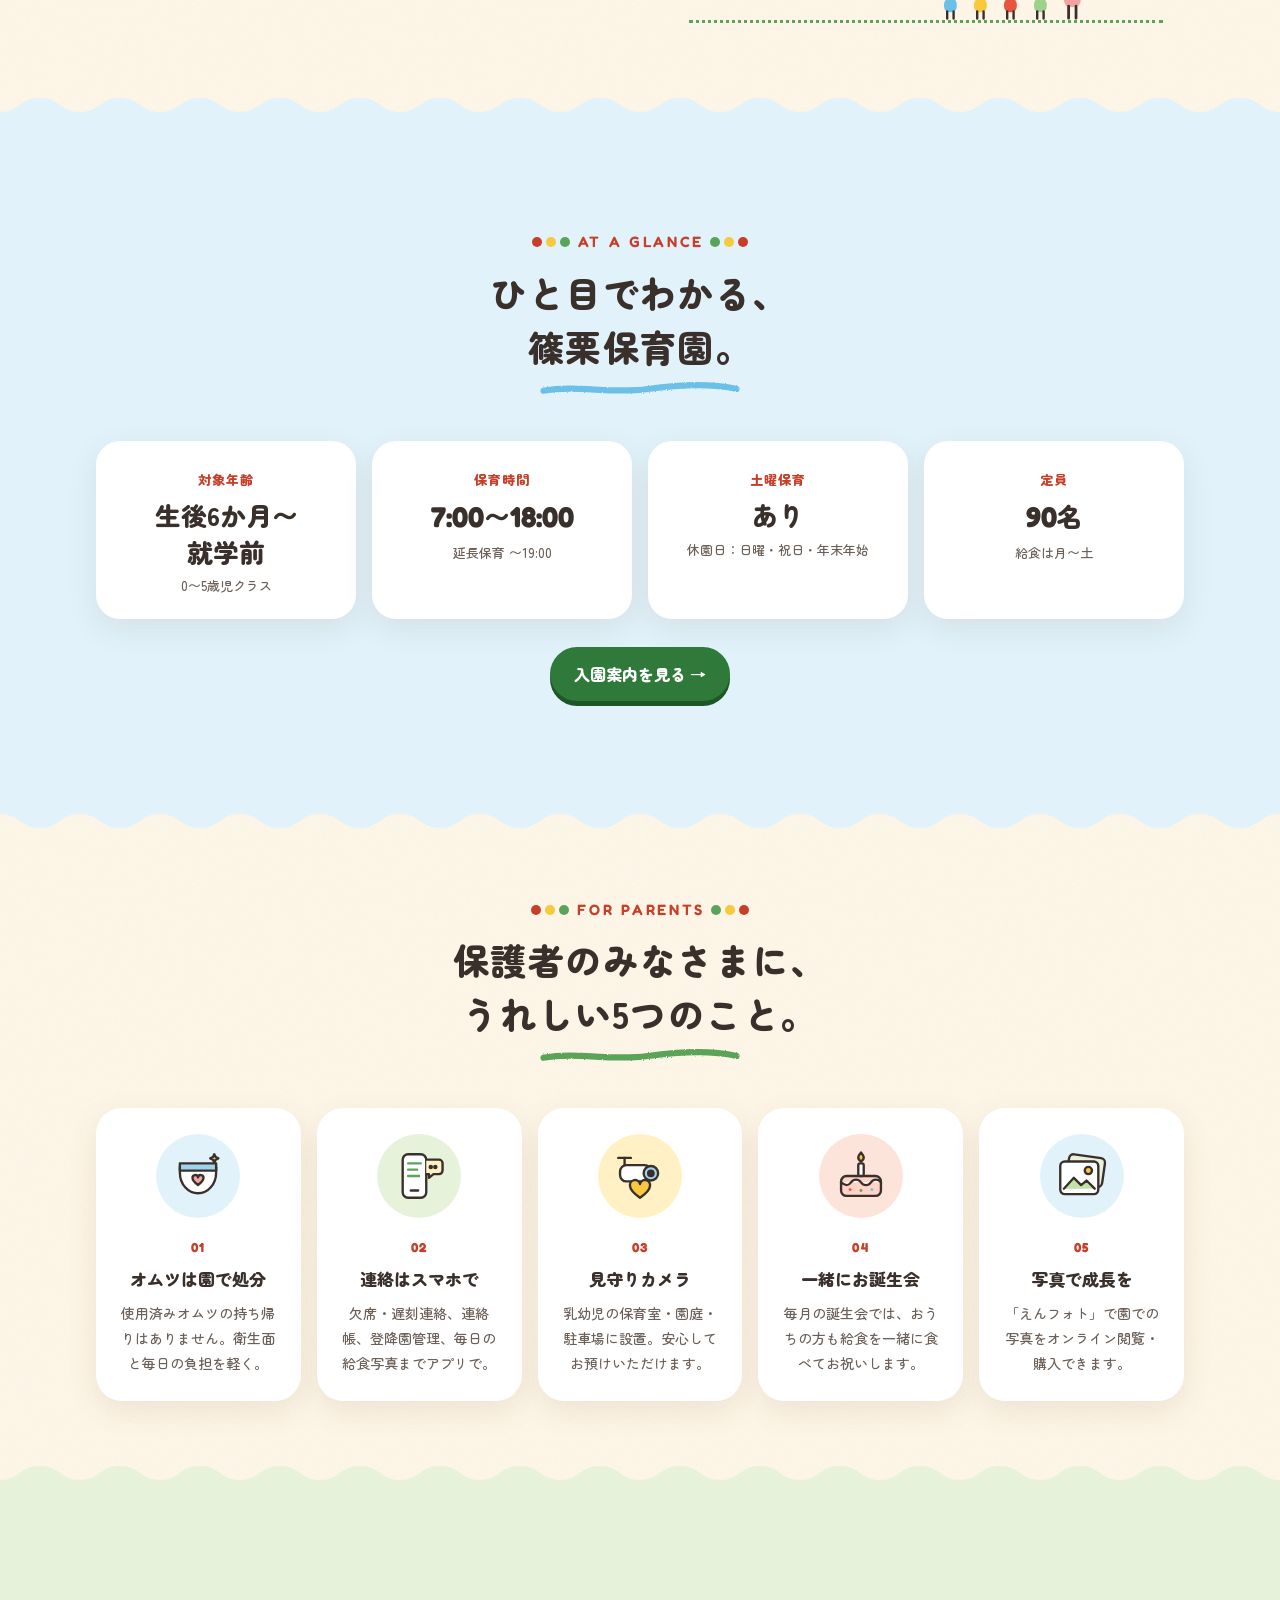
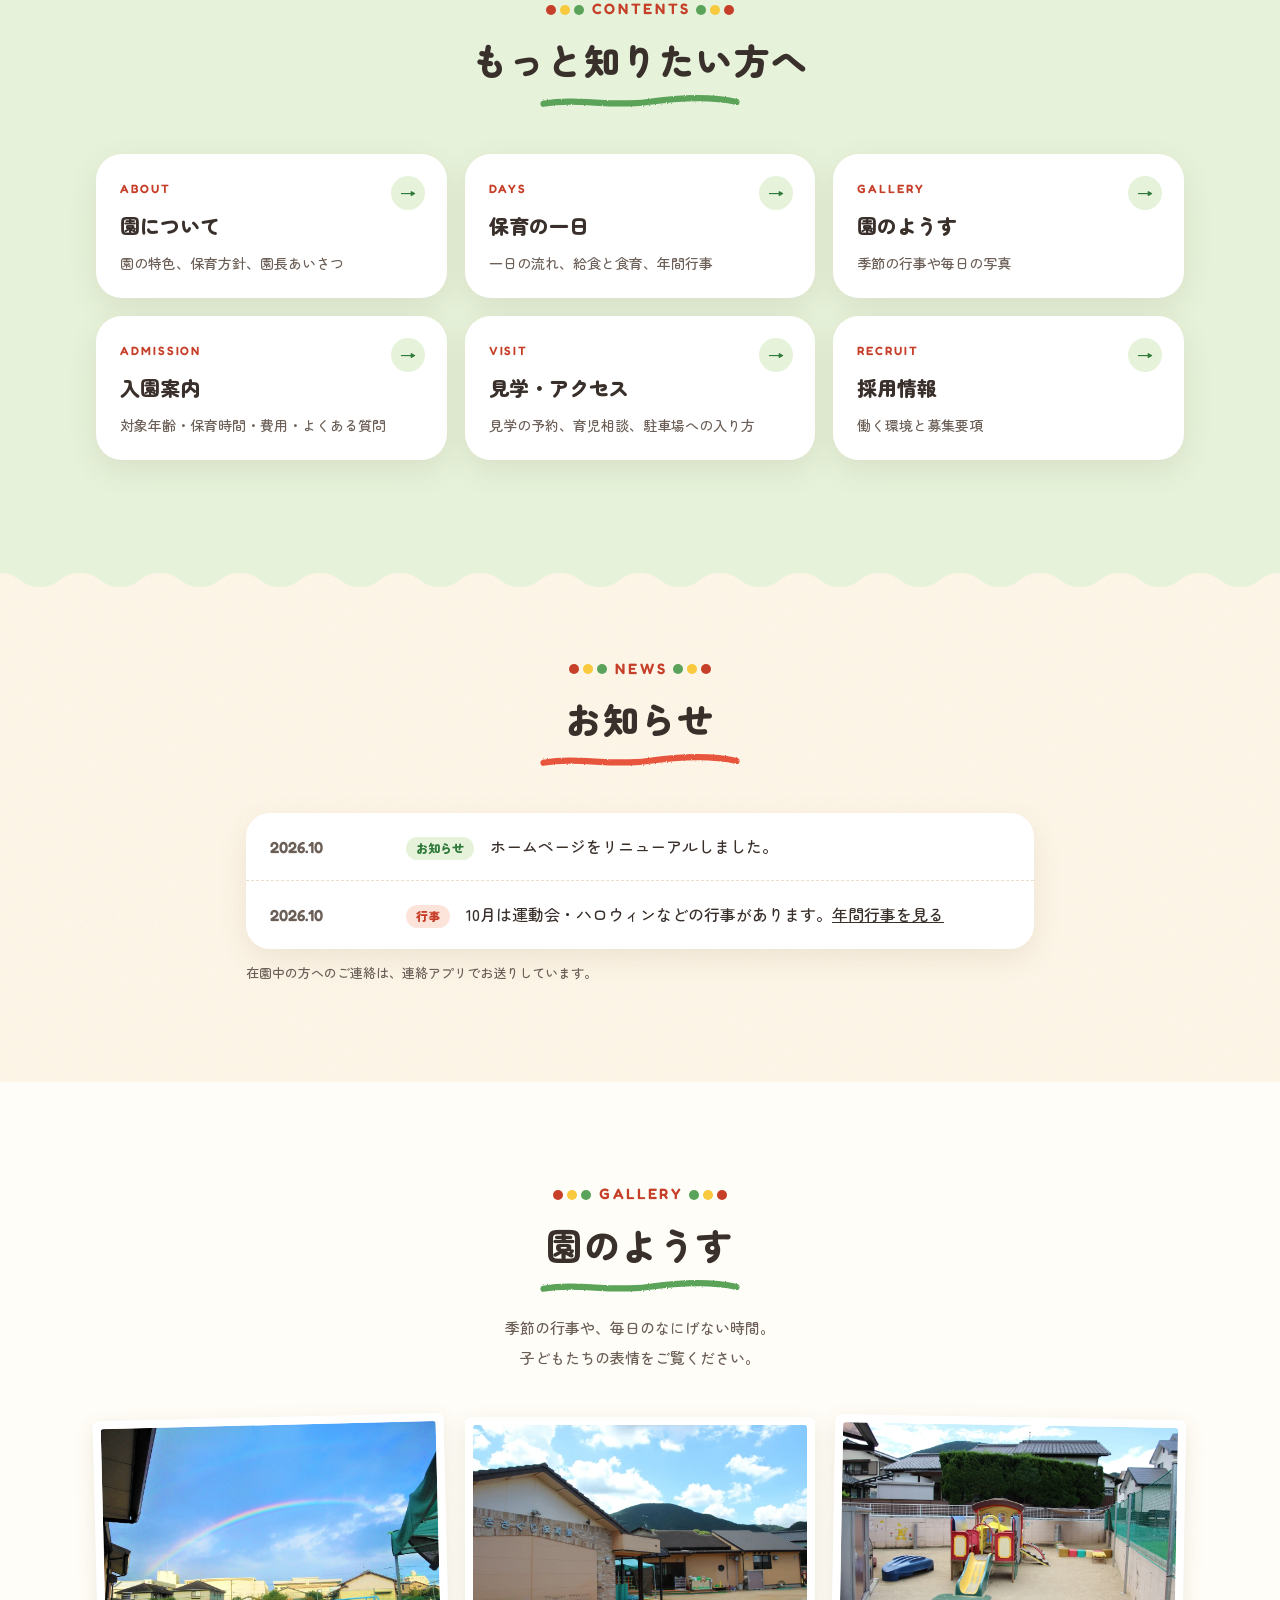
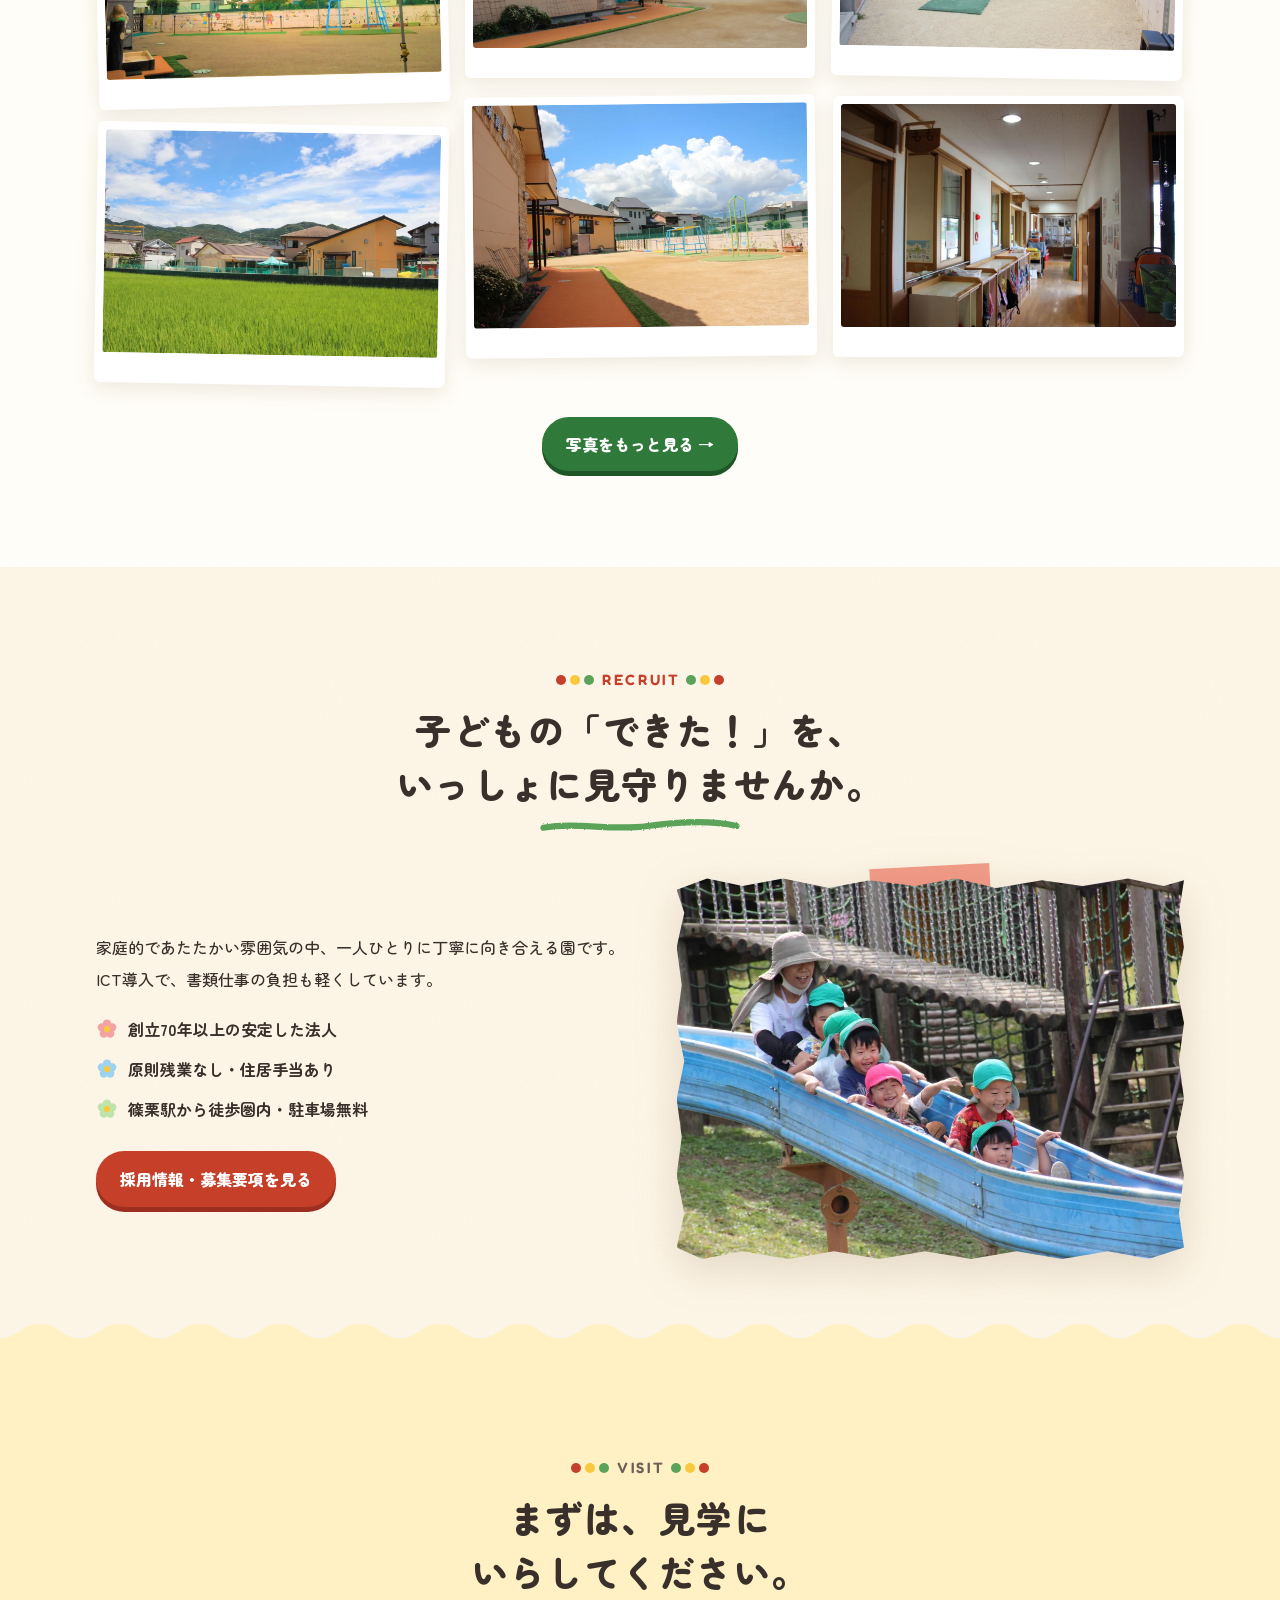
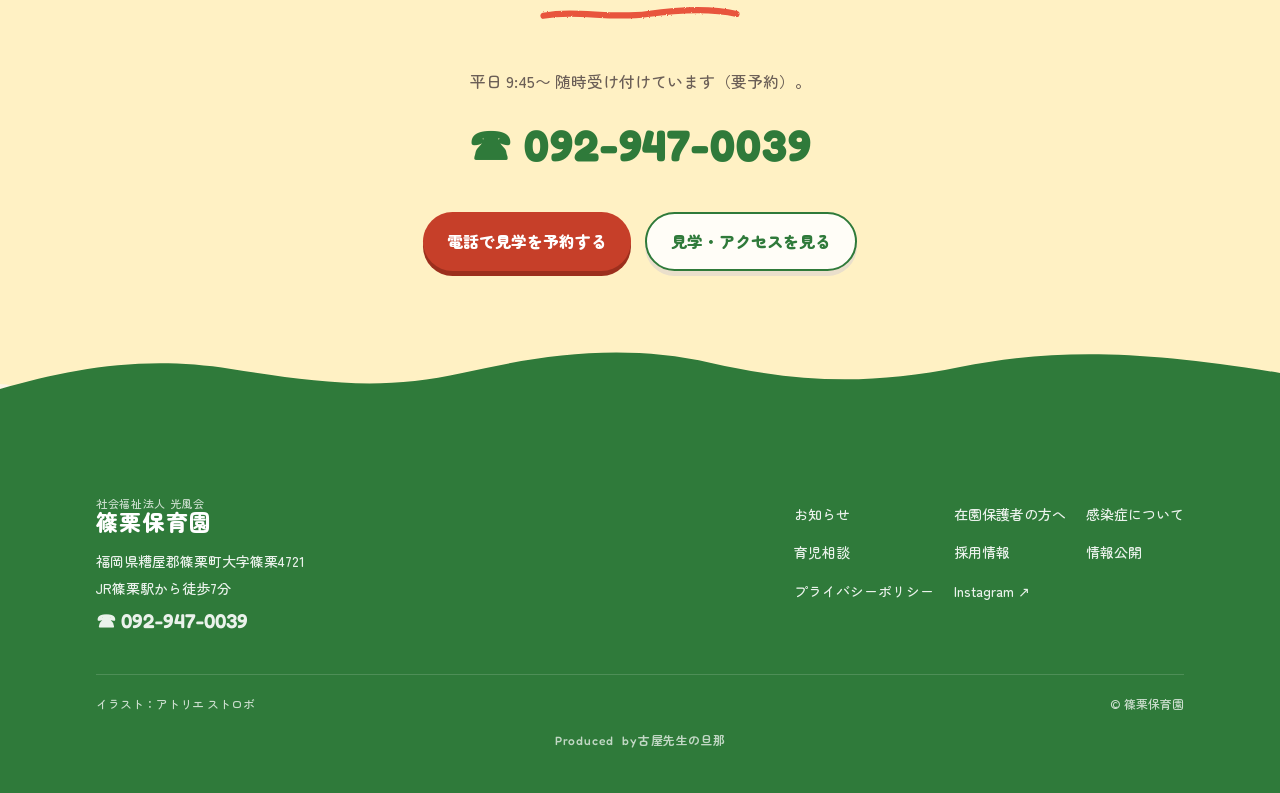
